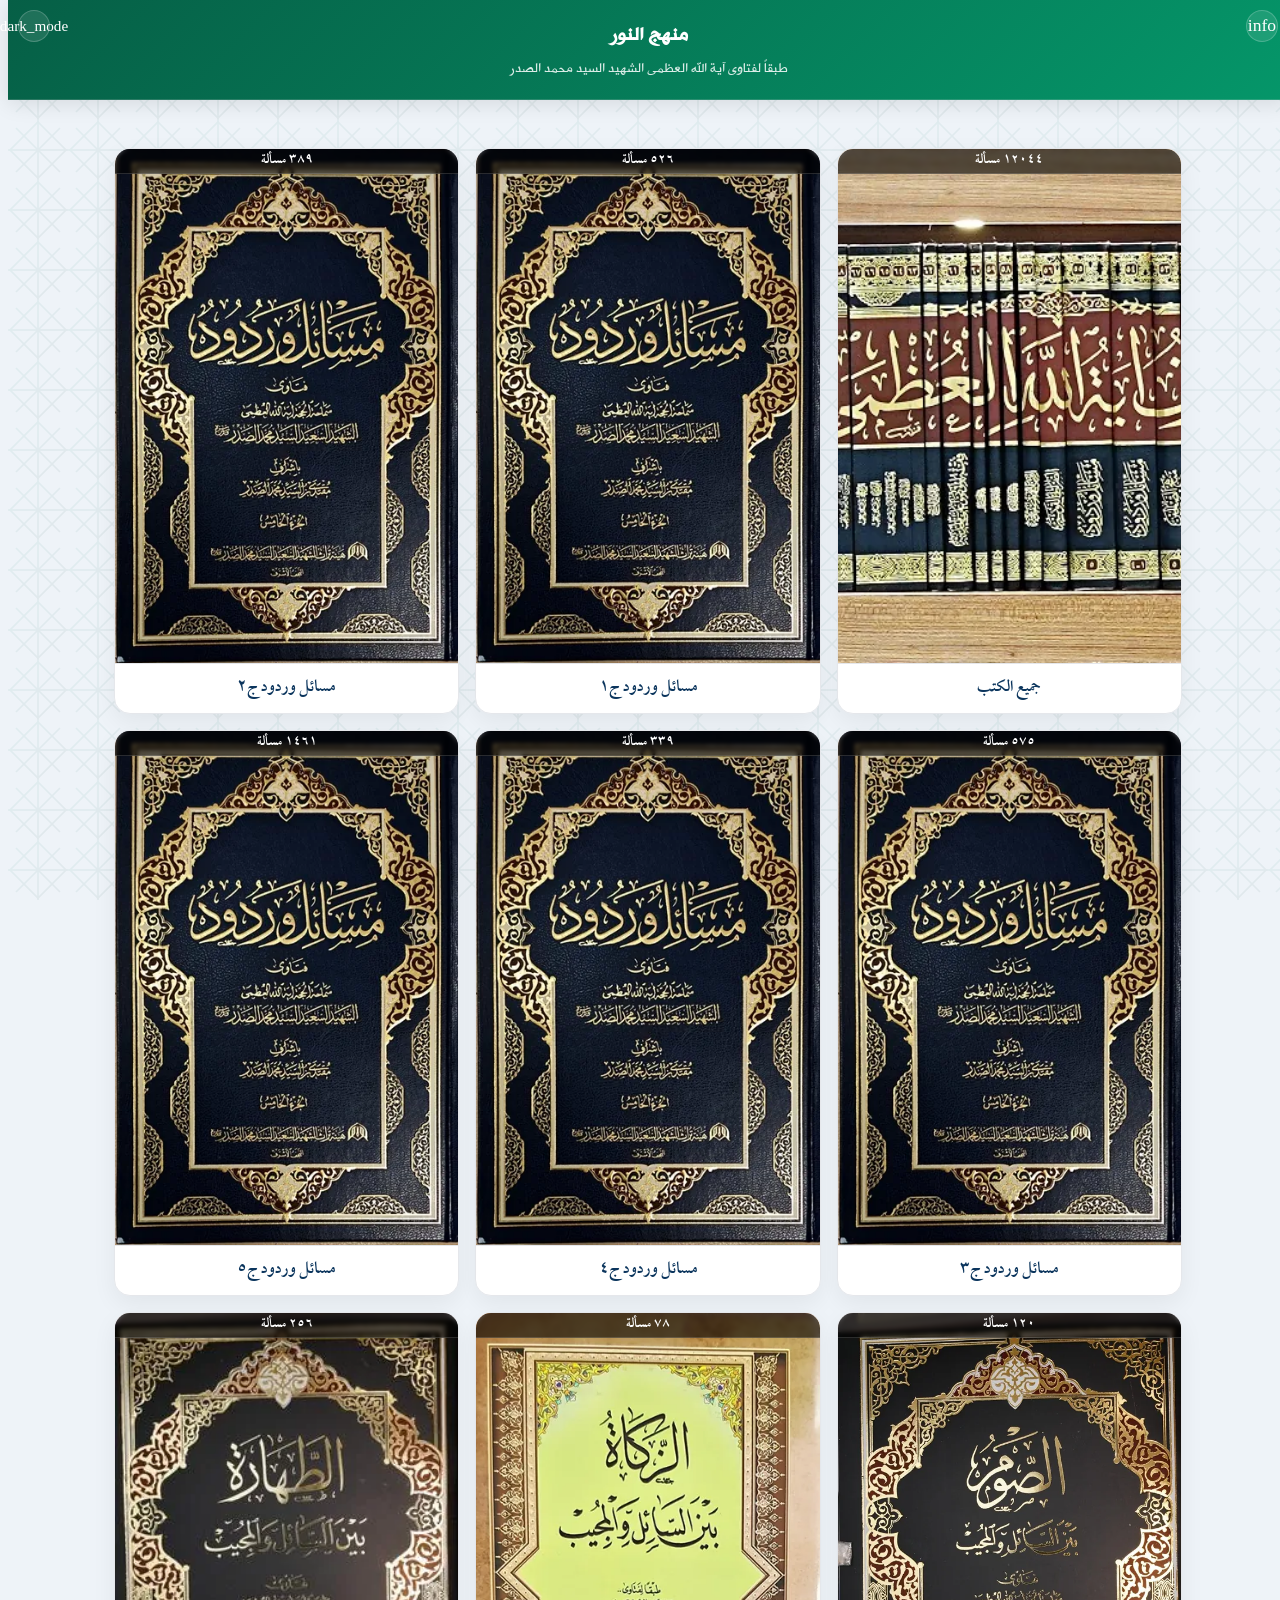
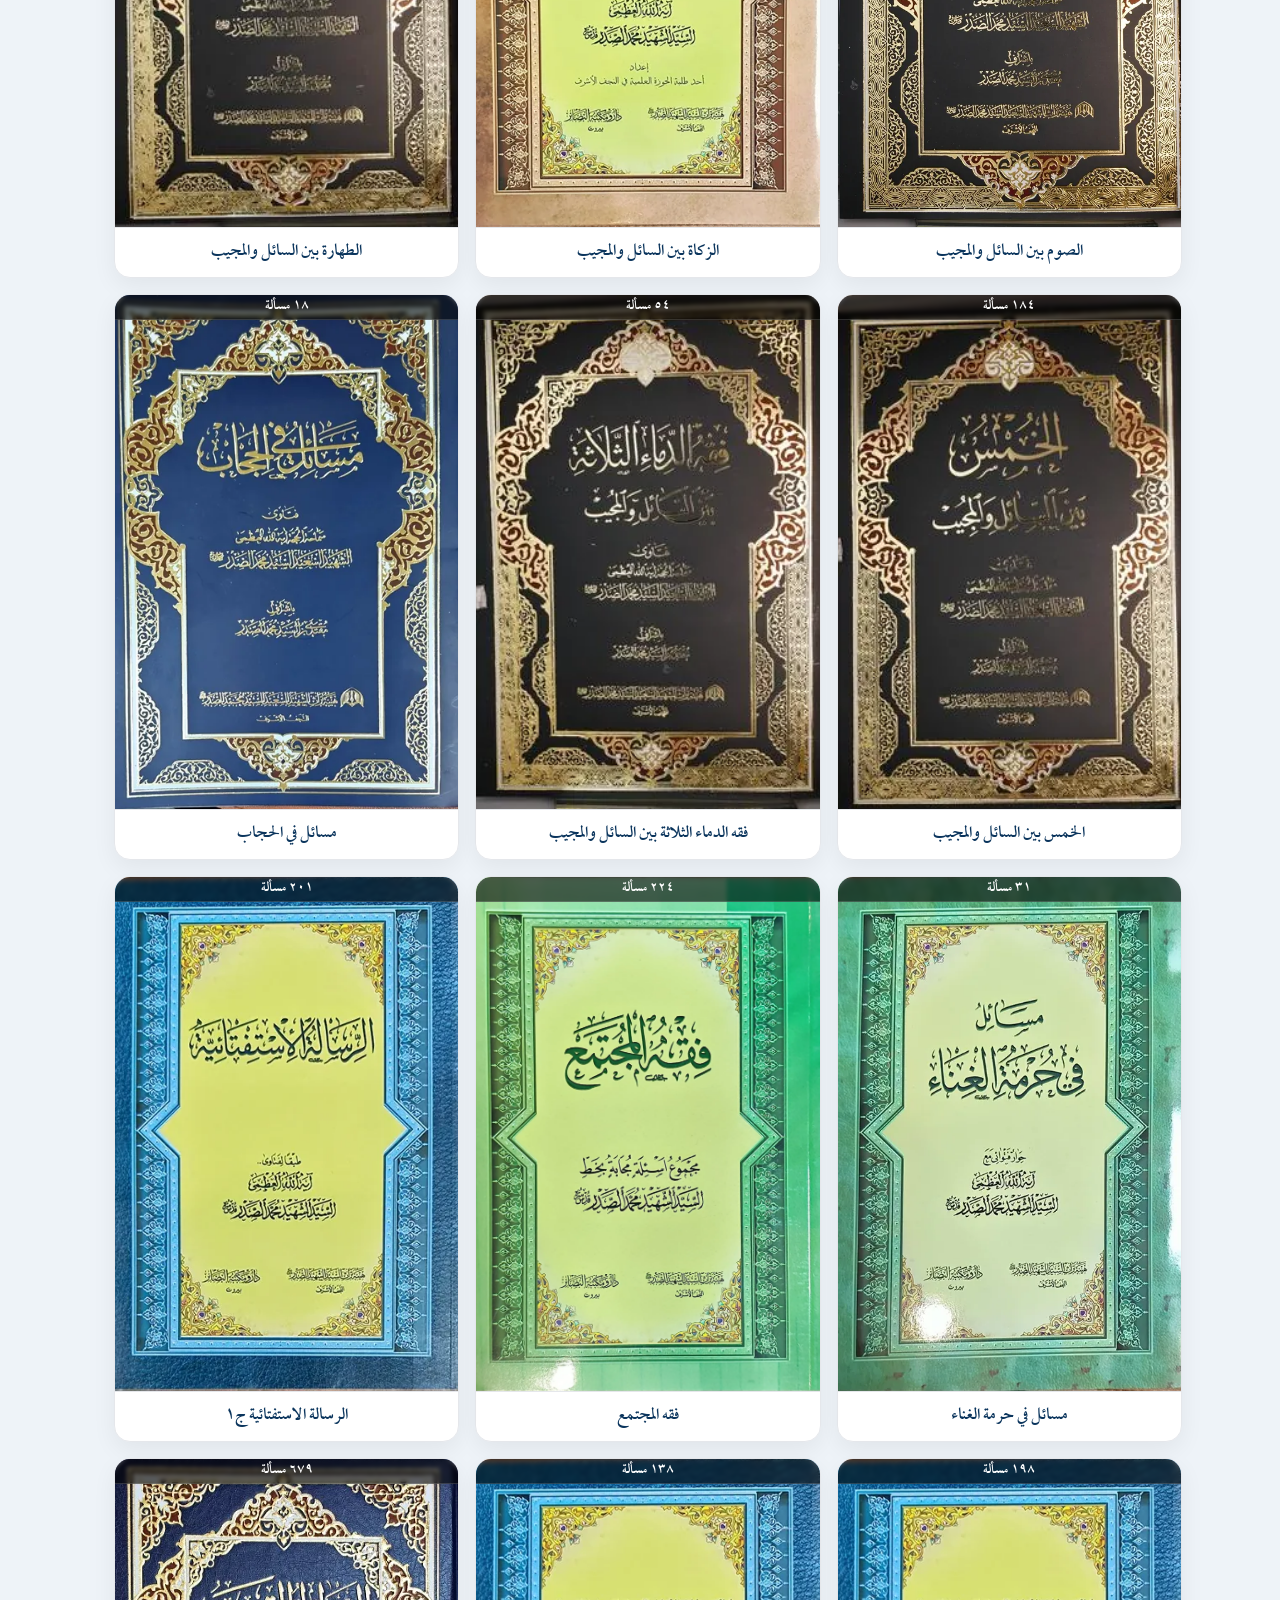
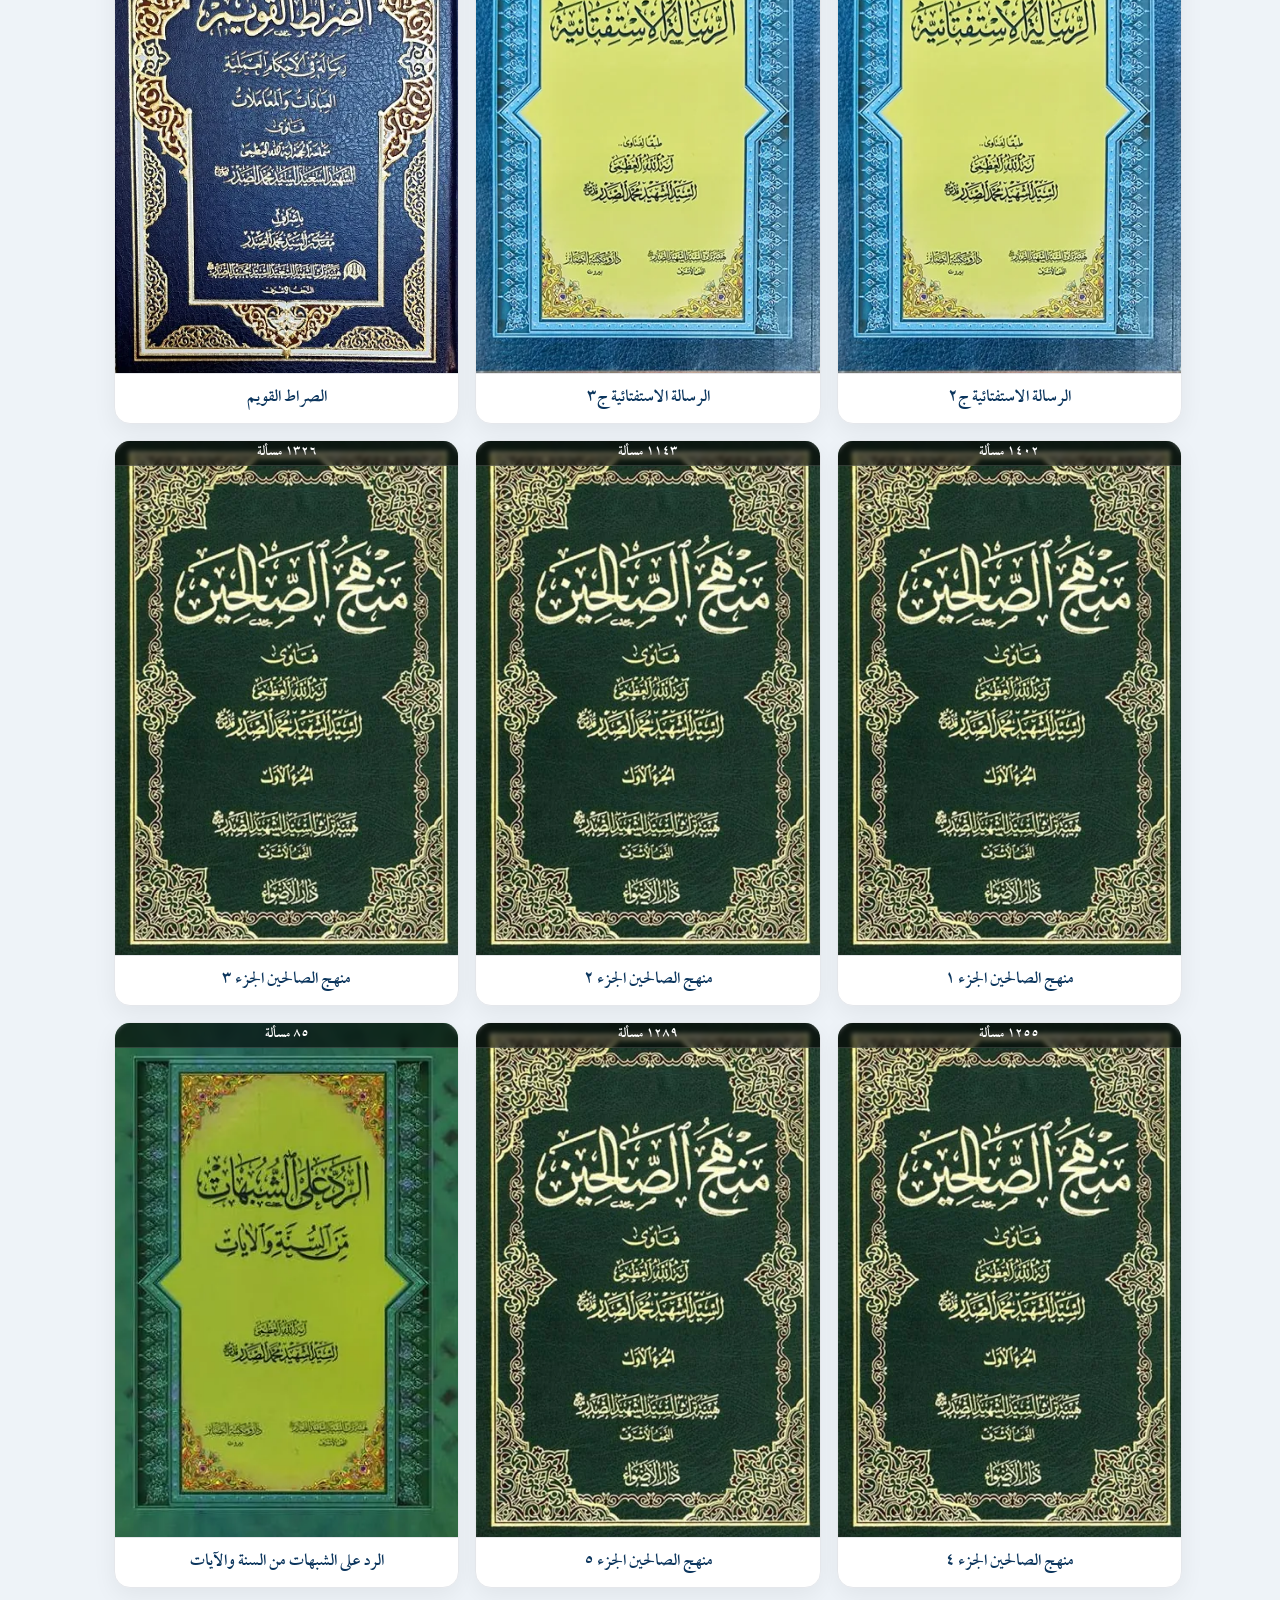
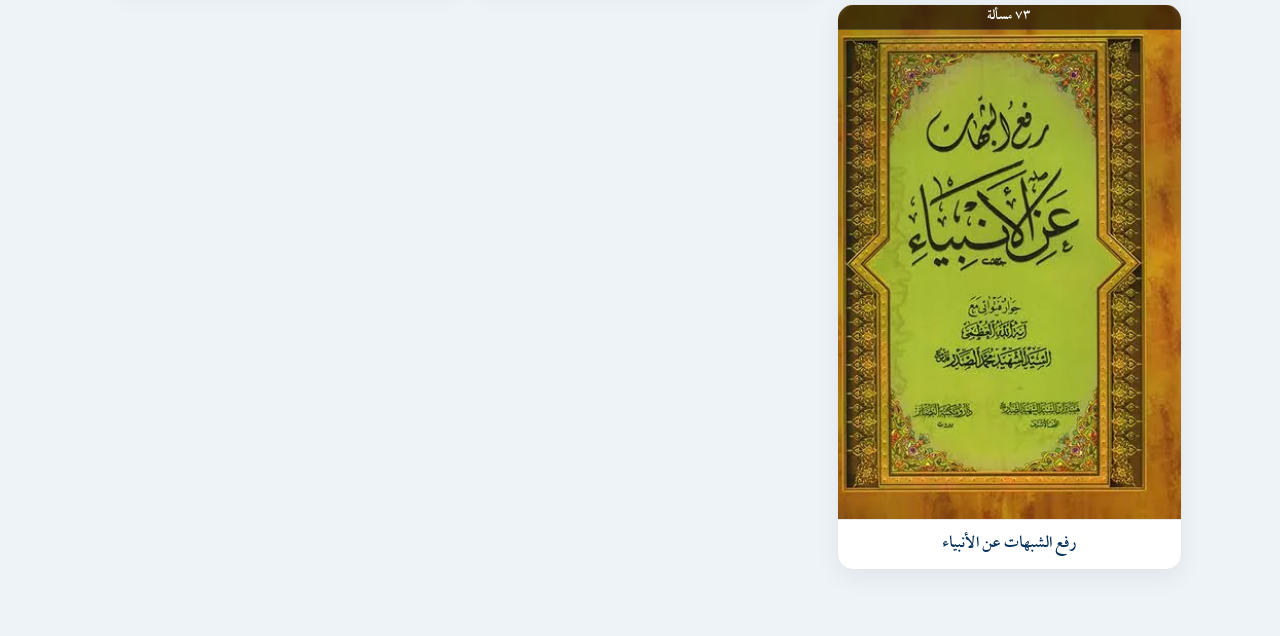
==== index.html @ 1a3dcbc8 "تحديث" ====
<!DOCTYPE html>
<html lang="ar" dir="rtl" data-theme="light">

<head>
  <meta charset="UTF-8" />
  <meta name="viewport" content="width=device-width, initial-scale=1, viewport-fit=cover" />
  <!-- Favicon -->
  <link rel="icon" type="image/png" href="favicon.png">
  <link rel="shortcut icon" href="favicon.png">
  <link rel="apple-touch-icon" href="favicon.png">
  <title>منهج النور</title>
  <link rel="manifest" href="manifest.json">
  <style>
    :root {
      --bg: #184e77;
      --card: #fff;
      --ink: #0b355d;
      --qa-ink: var(--ink);
      --foot-ink: var(--ink);
      --muted: #6b7280;
      --accent: #38bdf8;
      --border: #e5e7eb;
      --radius: 16px;
      --shadow: 0 8px 24px rgba(0, 0, 0, .06);
      --gray-soft: #f3f4f6;
      --zoom: 1;
      --skybar-h: 56px;
      --sel-bg: rgba(16, 185, 129, 0.35);
      --sel-fg: #111;
      --ov-bg: rgba(15, 23, 42, .45);
      --picker-bg: #ffffff;
      --picker-br: #e5e7eb;
      --picker-row-hover: color-mix(in oklab, var(--accent) 20%, transparent);
    }

    [data-theme="dark"] {
      /* خلفية سوداء تماماً */
      --bg: #000000;
      /* البطاقات سوداء مع لمسة خضراء خفيفة جداً للتمييز عن الخلفية */
      --card: #050806;
      /* النص أبيض ناصع للقراءة */
      --ink: #ffffff;
      /* النص الثانوي أخضر باهت */
      --muted: #86efac;
      /* لون التمييز أخضر نيون (Matrix Green) */
      --accent: #22c55e;
      /* الحدود غامقة جداً وتكاد تختفي */
      --border: #142e23;
      --gray-soft: #0a0f0d;
      --sel-bg: #10b981;
      --sel-fg: #000000;
      --ov-bg: rgba(0, 0, 0, .98);
      --picker-bg: #050806;
      --picker-br: #142e23;
      --picker-row-hover: color-mix(in oklab, var(--accent) 15%, transparent);
      --foot-ink: #d1fae5;
    }

    ::selection {
      background: var(--sel-bg);
      color: var(--sel-fg);
    }

    ::-moz-selection {
      background: var(--sel-bg);
      color: var(--sel-fg);
    }

    /* تقليل قائمة المتصفح عند الضغط المطوّل (بدون إلغاء التحديد نفسه) */
    body {
      -webkit-touch-callout: none;
    }

    /* تقليل التحديد غير المقصود في عناصر الواجهة */
    button,
    .iconbtn,
    .skybar,
    .filtersBar,
    .bottomBar,
    .share-menu,
    .pickerOverlay,
    .picker,
    .modal-overlay,
    .toastWrap,
    #selTools {
      -webkit-user-select: none;
      user-select: none;
    }

    /* إبقاء التحديد طبيعي داخل نصوص المحتوى */
    .qtext,
    .abox,
    .footnotes,
    .hdrTitle {
      -webkit-user-select: text;
      user-select: text;
    }

    * {
      box-sizing: border-box
    }

    /* غطاء منطقة Status Bar */
    body::after {
      content: "";
      position: fixed;
      top: 0;
      left: 0;
      right: 0;
      height: env(safe-area-inset-top, 0px);
      background: var(--bg);
      z-index: 9999;
      pointer-events: none;
    }

    body {
      margin: 0;
      font-family: "Amiri", system-ui, sans-serif;
      background: #eef3f8;
      color: var(--ink)
    }

    body[data-theme="dark"] {
      /* تدرج من الأخضر الليلي العميق جداً في الأعلى إلى الأسود الكامل */
      background: radial-gradient(circle at 50% 0%, #022c22, #000000);
      background-attachment: fixed;
      color: var(--ink)
    }

    /* الخلفية المزخرفة */
    body::before {
      content: "";
      position: fixed;
      inset: 0;
      z-index: -1;
      opacity: .06;
      pointer-events: none;
      background-image: url('data:image/svg+xml;utf8,<svg xmlns="http://www.w3.org/2000/svg" width="120" height="120" viewBox="0 0 120 120"><defs><linearGradient id="g" x1="0%" y1="0%" x2="100%" y2="100%"><stop offset="0%" stop-color="%23009B77"/><stop offset="100%" stop-color="%23002F24"/></linearGradient><pattern id="p" width="60" height="60" patternUnits="userSpaceOnUse"><g fill="none" stroke="url(%23g)" stroke-width="1.6"><polygon points="30,2 58,30 30,58 2,30 30,2"/><path d="M30 0 L30 60 M0 30 L60 30 M8 8 L52 52 M52 8 L8 52"/></g></pattern></defs><rect width="100%" height="100%" fill="url(%23p)"/></svg>');
      background-size: 120px 120px
    }

    body[data-theme="dark"]::before {
      opacity: .03;
      background-image: url('data:image/svg+xml;utf8,<svg xmlns="http://www.w3.org/2000/svg" width="120" height="120" viewBox="0 0 120 120"><defs><linearGradient id="g" x1="0%" y1="0%" x2="100%" y2="100%"><stop offset="0%" stop-color="%23009B77"/><stop offset="100%" stop-color="%23002F24"/></linearGradient><pattern id="p" width="60" height="60" patternUnits="userSpaceOnUse"><g fill="none" stroke="url(%23g)" stroke-width="1.6"><polygon points="30,2 58,30 30,58 2,30 30,2"/><path d="M30 0 L30 60 M0 30 L60 30 M8 8 L52 52 M52 8 L8 52"/></g></pattern></defs><rect width="100%" height="100%" fill="url(%23p)"/></svg>');
    }

    header {
      /* الوضع الفاتح: أخضر متدرج */
      background: linear-gradient(135deg, #065f46 0%, #059669 100%);
      color: #fff;
      padding: 18px 16px;
      padding-top: calc(18px + env(safe-area-inset-top, 0px));
      position: relative;
      border-bottom: 1px solid rgba(255, 255, 255, 0.15);
      box-shadow: 0 4px 20px rgba(0, 0, 0, 0.1);
      transition: background 0.3s ease;
    }

    /* الوضع الداكن: خلفية داكنة جداً */
    [data-theme="dark"] header {
      background: #020403; /* أسود مع لمسة خضراء خفيفة جداً */
      border-bottom: 1px solid rgba(255, 255, 255, 0.05);
    }


    header .wrap {
      max-width: 1100px;
      margin: 0 auto;
      position: relative
    }

    .titleBlock {
      display: flex;
      flex-direction: column;
      gap: 4px;
      align-items: center;
      text-align: center
    }

    .titleBlock h1 {
      margin: 0;
      font-size: 1.4rem
    }

    .titleBlock .sub {
      margin: 0;
      color: rgba(255, 255, 255, .85);
      font-size: .95rem
    }

    @media (max-width:360px) {
      .titleBlock .sub {
        font-size: .8rem
      }

      #listTitle {
        font-size: 1rem
      }

      .tocTitle {
        font-size: 1rem !important;
      }
    }

    main {
      max-width: 1100px;
      margin: 18px auto 36px;
      padding: 0 16px
    }

    .card {
      background: var(--card);
      border: 1px solid var(--border);
      border-radius: 20px; /* زوايا أكثر استدارة */
      box-shadow: 0 2px 16px rgba(0, 0, 0, 0.04); /* ظل ناعم جداً */
      padding: 20px; /* مساحة داخلية أوسع للقراءة المريحة */
      position: relative;
      margin-bottom: 16px;
      transition: transform 0.2s ease, box-shadow 0.2s ease;
    }
    
    .card:hover {
      box-shadow: 0 8px 24px rgba(0, 0, 0, 0.08); /* تأثير طفيف عند التحويم */
    }

    .sectionHead {
      position: relative;
      padding: 4px 8px 10px;
      display: flex;
      align-items: center;
      justify-content: center;
      gap: 10px;
      width: 100%;
    }

    .centerTitle {
      margin: 0;
      text-align: center
    }

    #listTitle {
      display: flex;
      align-items: center;
      justify-content: center;
      gap: 6px;
      width: 100%
    }

    .titleIconOne {
      display: inline-flex;
      gap: 6px;
      align-items: center;
      margin-inline-end: 4px;
      line-height: 1;
      vertical-align: middle;
    }
.listTitleCover{
      width: 1.15em;
      height: 1.15em;
      object-fit: cover;
      border-radius: 4px;
      display: block;
    }
    .filtersBar {
      background: color-mix(in oklab, var(--accent) 14%, transparent);
      border: 1px solid color-mix(in oklab, var(--accent) 40%, transparent);
      border-radius: 14px;
      padding: 12px;
      margin: 8px 0 14px;
      box-shadow: inset 0 1px 0 rgba(255, 255, 255, .25)
    }

    [data-theme="dark"] .filtersBar {
      background: color-mix(in oklab, var(--accent) 18%, transparent);
      border-color: color-mix(in oklab, var(--accent) 46%, transparent)
    }

    .filtersBar .grid {
      display: grid;
      grid-template-columns: 1fr;
      gap: 10px;
      align-items: end
    }

    .filtersBar label {
      display: block;
      margin-bottom: 6px;
      color: var(--muted);
      font-size: .9rem
    }

    .partRowHidden {
      display: none !important;
    }

    /* عناصر الإدخال المصممة */
    input,
    select {
      width: 100%;
      padding: 10px 12px;
      border: 1px solid var(--border);
      border-radius: 12px;
      background: var(--card);
      color: var(--ink);
      height: 40px;
      appearance: none;
      -webkit-appearance: none;
      -moz-appearance: none;
      outline: none;
    }

    /* الس arrow المخصص للقوائم، بما فيها قائمة "عرض:" */
    .select-caret {
      background-image: url('data:image/svg+xml;utf8,<svg xmlns="http://www.w3.org/2000/svg" viewBox="0 0 16 16"><path fill="%2394a3b8" d="M3.2 5h9.6L8 10.5z"/></svg>');
      background-repeat: no-repeat;
      background-position: left 12px center;
      background-size: 16px;
      padding-left: 36px
    }

    [data-theme="dark"] .select-caret {
      background-image: url('data:image/svg+xml;utf8,<svg xmlns="http://www.w3.org/2000/svg" viewBox="0 0 16 16"><path fill="%23e2e8f0" d="M3.2 5h9.6L8 10.5z"/></svg>');
    }

    #list {
      display: grid;
      gap: 14px;
      grid-template-columns: minmax(0, 1fr)
    }

    #list>article.card {
      width: 100%;
      min-width: 0;
      content-visibility: auto;
      contain-intrinsic-size: 0 300px
    }

    @font-face {
      font-family: 'AboThar';
      src: url('ABO-THAR.TTF') format('truetype');
      font-weight: normal;
      font-style: normal;
      font-display: swap
    }

    @font-face {
      font-family: 'LotusLight';
      src: url('lotus-linotype-light.ttf') format('truetype');
      font-weight: 300;
      font-style: normal;
      font-display: swap
    }

    @font-face {
      font-family: 'LotusBold';
      src: url('lotus-linotype-bold.ttf') format('truetype');
      font-weight: 700;
      font-style: normal;
      font-display: swap
    }
    @font-face {
      font-family: 'Amiri';
      src: url('amiri.ttf') format('truetype');
      font-weight: normal;
      font-style: normal;
      font-display: swap;
    }
@font-face {
      font-family: 'Material Symbols Outlined';
      src: url('MaterialSymbolsOutlined[FILL,GRAD,opsz,wght].ttf') format('truetype');
      font-weight: 100 700;
      font-style: normal;
      font-display: swap;
    }

    .material-symbols-outlined {
      font-family: 'Material Symbols Outlined';
      font-weight: normal;
      font-style: normal;
      font-size: 1em;
      line-height: 1;
      letter-spacing: normal;
      text-transform: none;
      display: inline-block;
      white-space: nowrap;
      word-wrap: normal;
      direction: ltr;
      -webkit-font-feature-settings: 'liga';
      -webkit-font-smoothing: antialiased;
      font-variation-settings: 'FILL' 0, 'wght' 400, 'GRAD' 0, 'opsz' 24;
    }

    
    .picker,
    .pRow,
    .pLabel,
    #pageSize,
    .select-caret,
    .pickerTitle {
      font-family: "Amiri", system-ui, sans-serif !important;
      font-variant-numeric: lining-nums;
      font-feature-settings: "lnum" 1;
    }

    .hdrCard {
      position: sticky;
      top: calc(4px + var(--skybar-gap, 0px));
      z-index: 3;
      background: color-mix(in oklab, var(--accent) 18%, var(--card));
      border: 1px solid color-mix(in oklab, var(--accent) 46%, var(--card));
      border-radius: 16px;
      padding: 10px 12px;
      text-align: center;
      /* تم إزالة box-shadow هنا لحل المشكلة الأولى */
      transition: all 0.3s ease;
    }

    [data-theme="dark"] .hdrCard {
      background: color-mix(in oklab, var(--accent) 28%, var(--card));
      border-color: color-mix(in oklab, var(--accent) 56%, var(--card));
    }

.qtext {
      font-family: "LotusLight", "AboThar", "Amiri", system-ui, sans-serif;
      font-weight: 300;
      margin: 8px 0 16px; /* مسافات مدروسة */
      font-size: calc(1.15rem * var(--zoom));
      color: var(--qa-ink);
      text-align: justify;
      white-space: pre-wrap;
      word-break: break-word;
      line-height: 1.8;
      padding: 0 4px;
    }
    .abox {
      font-family: "LotusBold", "AboThar", "Amiri", system-ui, sans-serif;
      font-weight: 700;
      /* خلفية خضراء فاتحة جداً (Minty) تتناسب مع الهوية */
      background: #f0fdf4; 
      /* حدود خضراء باهتة جداً */
      border: 1px solid rgba(5, 150, 105, 0.1);
      /* الشريط الجانبي الأخضر الأساسي */
      border-right: 4px solid #059669; 
      border-radius: 12px;
      padding: 18px 20px;
      margin: 12px 0 0;
      color: var(--qa-ink);
      text-align: justify;
      white-space: pre-wrap;
      word-break: break-word;
      line-height: 2;
      position: relative;
      font-size: calc(1.15rem * var(--zoom));
    }

    /* تعديل الوضع الداكن للجواب */
    [data-theme="dark"] .abox {
      /* خلفية خضراء غامقة شفافة فوق خلفية البطاقة السوداء */
      background: rgba(5, 150, 105, 0.08); 
      /* حدود خضراء خفيفة لتحديد الصندوق */
      border-color: rgba(5, 150, 105, 0.2);
      /* شريط جانبي أخضر مشع للتباين */
      border-right: 4px solid #10b981; 
    }

    .abox::before {
      content: none !important
    }

    .abox p {
      margin: 0 0 .5em
    }

    .abox p:last-child {
      margin-bottom: 0
    }

    [data-theme="dark"] .abox {
      background: #0a0f0d;
      border: none;
      /* خط جانبي أخضر مشع */
      border-right: 3px solid rgba(34, 197, 94, .6);
      box-shadow: inset 0 1px 0 rgba(255, 255, 255, .03), 0 10px 26px rgba(0, 0, 0, .5);
    }

    .abox :where(mark, .hl) {
      background: #fff59d;
      color: #111;
      padding: 0 .15em;
      border-radius: .25em
    }

    [data-theme="dark"] .abox :where(mark, .hl) {
      background: #fff59d;
      color: #111
    }

/* التصحيح المطلوب فقط: إصلاح مشكلة انكسار الأقواس في الهوامش */
    .footnotes {
      font-family: "LotusBold", "AboThar", "Amiri", system-ui, sans-serif;
      margin-top: 8px;
      color: var(--foot-ink);
      font-size: calc(1.02rem * var(--zoom));
      text-align: justify;
      white-space: pre-wrap;
      word-break: break-word;
      line-height: 1.8
    }
    .footnotes::before {
      content: "";
      display: block;
      height: 1px;
      background: var(--border);
      margin: 6px 0 8px
    }

    .footnotes .fn-item {
      display: flex;
      align-items: baseline;
      gap: .3em;
      flex-wrap: nowrap;
      /* منع التفاف العناصر */
      white-space: nowrap;
      /* منع كسر النص */
    }

    .footnotes .fn-idx {
      flex-shrink: 0;
      /* منع تقلص الرقم */
      direction: ltr;
      /* الحفاظ على اتجاه الأقواس */
      unicode-bidi: embed;
    }

    .footnotes .fn-item span:last-child {
      white-space: normal;
      /* السماح بكسر النص العادي فقط */
      word-break: break-word;
      flex: 1;
      /* السماح للنص بأخذ المساحة المتبقية */
    }

.hdrTitle {
      font-family: "LotusBold", "AboThar", "Amiri", system-ui, sans-serif;
      font-weight: 700;
      font-size: 1.18rem;
      color: color-mix(in oklab, var(--ink) 88%, #000);
      display: block;
      max-width: 100%;
      overflow: hidden;
      white-space: nowrap;
      text-overflow: ellipsis;
    }
    [data-theme="dark"] .hdrTitle {
      color: color-mix(in oklab, var(--ink) 92%, #fff);
    }

.badge-prob {
      font-family: "LotusBold", "AboThar", "Amiri", system-ui, sans-serif;
      display: inline-flex;
      align-items: center;
      font-weight: 700;
      font-size: 1.18rem;
      color: var(--qa-ink);
    }
    .badge-prob::before {
      content: "(";
      margin-inline: 4px
    }

    .badge-prob::after {
      content: "):";
      margin-inline: 4px
    }

    .badge-part {
      display: inline-flex;
      align-items: center;
      gap: 6px;
      background: color-mix(in oklab, var(--accent) 16%, transparent);
      color: color-mix(in oklab, var(--accent) 85%, #000);
      border: 1px solid color-mix(in oklab, var(--accent) 46%, transparent);
      padding: 4px 10px;
      border-radius: 999px;
      font-size: .8rem
    }

    [data-theme="dark"] .badge-part {
      background: color-mix(in oklab, var(--accent) 26%, transparent);
      color: color-mix(in oklab, var(--accent) 98%, #fff);
      border-color: color-mix(in oklab, var(--accent) 52%, transparent)
    }

    .cardHead {
      display: flex;
      flex-direction: column;
      gap: 10px
    }

    .headTop {
      display: flex;
      justify-content: center;
    }

    .headBottom {
      display: flex;
      align-items: center;
      justify-content: space-between;
      gap: 10px;
      flex-wrap: nowrap;
    }

    .headLeft {
      display: flex;
      align-items: center;
      gap: 10px;
      flex-shrink: 0
    }

    .headLeft .badge-part {
      white-space: normal;
      word-break: break-word
    }

    .headLeft .badge-prob {
      flex-shrink: 0
    }

    .shareWrap {
      position: relative;
      display: flex;
      align-items: center;
      gap: 4px; /* تقريب الأزرار من بعضها */
      flex-shrink: 0;
      justify-content: flex-end
    }

    .shareBtn,
    .saveBtn,
    .copyBtn {
      width: 36px;
      height: 36px;
      border-radius: 50%; /* تحويلها لدائرية */
      border: 1px solid transparent; /* حدود مخفية */
      background: transparent; /* خلفية شفافة */
      color: var(--muted); /* لون باهت */
      display: inline-flex;
      align-items: center;
      justify-content: center;
      cursor: pointer;
      transition: all 0.2s ease;
      font-size: 1rem;
    }
    
    /* عند التحويم أو التفعيل */
    .shareBtn:hover,
    .saveBtn:hover,
    .copyBtn:hover,
    .saveBtn[aria-pressed="true"] {
      background: rgba(5, 150, 105, 0.1); /* خلفية خضراء شفافة */
      color: #059669; /* تلوين الأيقونة بالأخضر */
      transform: scale(1.05);
    }

    /* تصحيح زر الحفظ النشط */
    .saveBtn[aria-pressed="true"] {
      color: #e11d48; /* إبقاء القلب أحمر عند الحفظ */
      background: rgba(225, 29, 72, 0.1);
    }

    [data-theme="dark"] .shareBtn,
    [data-theme="dark"] .saveBtn,
    [data-theme="dark"] .copyBtn {
      color: var(--muted);
    }
    
    [data-theme="dark"] .shareBtn:hover, 
    [data-theme="dark"] .copyBtn:hover {
       color: #34d399;
       background: rgba(52, 211, 153, 0.15);
    }

    .copyBtn.copied {
      color: #22c55e;
      border-color: #22c55e;
    }

    .share-menu {
      position: absolute;
      top: 52px;
      inset-inline-end: 0;
      background: var(--card);
      border: 1px solid var(--border);
      border-radius: 18px;
      box-shadow: 0 12px 28px rgba(0, 0, 0, .15);
      padding: 12px 14px;
      display: flex;
      gap: 12px;
      align-items: center;
      visibility: hidden;
      opacity: 0;
      transform: translateY(-6px);
      transition: .18s;
      z-index: 5
    }

    .share-menu.open {
      visibility: visible;
      opacity: 1;
      transform: translateY(0)
    }

    .share-chip {
      width: 44px;
      height: 44px;
      border: 1px solid var(--border);
      background: var(--card);
      display: flex;
      align-items: center;
      justify-content: center;
      cursor: pointer;
      border-radius: 50%
    }

    .share-tele {
      color: #229ED9
    }

    .share-wa {
      color: #25D366
    }

    .share-x {
      color: #111827
    }

    .share-fb {
      color: #1877F2
    }

    [data-theme="dark"] .share-tele {
      color: #38bdf8
    }

    [data-theme="dark"] .share-wa {
      color: #34d399
    }

    [data-theme="dark"] .share-x {
      color: #e2e8f0
    }

    [data-theme="dark"] .share-fb {
      color: #60a5fa
    }

    mark.hl {
      background: #fff59d;
      color: #000;
      padding: 0 .15em;
      border-radius: .25em
    }

    [data-theme="dark"] mark.hl {
      background: #fff59d;
      color: #111
    }

    .pagesBar {
      display: flex;
      gap: 10px;
      justify-content: center;
      align-items: center;
      margin-top: 10px;
      flex-wrap: wrap
    }

    .pagination {
      display: flex;
      gap: 6px;
      flex-wrap: wrap;
      align-items: center
    }

    .page {
      padding: 8px 12px;
      border: 1px solid var(--border);
      border-radius: 12px;
      cursor: pointer;
      background: var(--card);
      color: var(--ink)
    }

    .page.active {
      background: var(--bg);
      color: #fff;
      border-color: transparent
    }

    [data-theme="dark"] .page.active {
      background: var(--accent);
      color: #0f172a;
      border-color: transparent;
    }

    .navbtn {
      display: inline-flex;
      align-items: center;
      justify-content: center;
      width: 40px;
      height: 40px;
      border: 1px solid var(--border);
      border-radius: 12px;
      background: var(--card);
      cursor: pointer;
      color: var(--ink);
    }

    [data-theme="dark"] .navbtn {
      border-color: var(--border);
      background: var(--card);
      color: var(--ink);
    }

    .navbtn[disabled] {
      opacity: .45;
      cursor: not-allowed
    }

    /* تصميم القائمة المخصصة لعرض البطاقات */
    .pageSize {
      display: flex;
      align-items: center;
      gap: 6px;
      position: relative;
    }

    .custom-select {
      position: relative;
      min-width: 94px;
    }

.select-trigger {
      display: flex;
      align-items: center;
      justify-content: space-between;
      gap: 8px;
      width: 100%;
      padding: 8px 12px;
      border: 1px solid var(--border);
      border-radius: 12px;
      background: var(--card);
      color: var(--ink);
      font-family: "Amiri", system-ui, sans-serif;
      cursor: pointer;
      transition: all .2s ease;
    }
    .select-trigger:hover {
      border-color: color-mix(in oklab, var(--accent) 40%, transparent);
    }

    .select-trigger:focus {
      outline: none;
      border-color: var(--accent);
      box-shadow: 0 0 0 2px color-mix(in oklab, var(--accent) 20%, transparent);
    }

    .select-options {
      position: absolute;
      top: 100%;
      left: 0;
      right: 0;
      margin-top: 4px;
      background: var(--card);
      border: 1px solid var(--border);
      border-radius: 12px;
      box-shadow: 0 8px 24px rgba(0, 0, 0, .12);
      z-index: 100;
      opacity: 0;
      visibility: hidden;
      transform: translateY(-8px);
      transition: all .2s ease;
    }

    .select-options.open {
      opacity: 1;
      visibility: visible;
      transform: translateY(0);
    }

    .option {
      display: flex;
      align-items: center;
      gap: 8px;
      padding: 10px 12px;
      cursor: pointer;
      transition: background .15s ease;
      color: var(--ink);
    }

    .option:hover {
      background: color-mix(in oklab, var(--accent) 10%, transparent);
    }

    .option:first-child {
      border-radius: 11px 11px 0 0;
    }

    .option:last-child {
      border-radius: 0 0 11px 11px;
    }

    .check-icon {
      color: var(--accent);
      opacity: 0;
      transition: opacity .15s ease;
      font-size: .9rem;
    }

    .option[aria-selected="true"] .check-icon {
      opacity: 1;
    }

    .selected-value {
      font-weight: 600;
    }

    [data-theme="dark"] .select-options {
      background: var(--card);
      border-color: var(--border);
    }

    [data-theme="dark"] .select-trigger {
      background: var(--card);
      border-color: var(--border);
      color: var(--ink);
    }

    /* ← التعديل المطلوب فقط: إزالة الخلفية الزرقاء مع إبقاء الحافة اليسرى */
    .card.highlighted {
      border-left: 4px solid var(--accent);
      background: var(--card) !important;
      /* كانت: color-mix(..., 5%) */
      transition: all .3s ease;
    }

    .jumpFlash {
      animation: enhancedJumpFlash 1.2s ease-out both;
      border-color: color-mix(in oklab, var(--accent) 70%, transparent) !important;
      box-shadow: 0 0 0 1px color-mix(in oklab, var(--accent) 30%, transparent),
        0 8px 32px rgba(56, 189, 248, 0.15) !important;
    }

    @keyframes enhancedJumpFlash {
      0% {
        box-shadow: 0 0 0 0 rgba(56, 189, 248, 0), 0 0 0 0 rgba(56, 189, 248, 0.1);
        transform: scale(1);
      }

      30% {
        box-shadow: 0 0 0 8px rgba(56, 189, 248, 0.25), 0 8px 32px rgba(56, 189, 248, 0.2);
        transform: scale(1.02);
      }

      70% {
        box-shadow: 0 0 0 12px rgba(56, 189, 248, 0.1), 0 8px 32px rgba(56, 189, 248, 0.15);
        transform: scale(1.01);
      }

      100% {
        box-shadow: 0 0 0 0 rgba(56, 189, 248, 0), 0 8px 32px rgba(56, 189, 248, 0.1);
        transform: scale(1);
      }
    }

    #toTop {
      position: fixed;
      inset-inline-end: 18px;
      inset-block-end: calc(18px + env(safe-area-inset-bottom));
      /* خلفية خضراء شفافة جداً (زجاجية) */
      background: rgba(5, 150, 105, 0.1);
      /* حدود خضراء خفيفة */
      border: 1px solid rgba(5, 150, 105, 0.3);
      color: var(--ink); /* لون النص يعود للون الحبر العادي */
      box-shadow: var(--shadow);
      width: 40px; /* العودة للحجم الطبيعي */
      height: 40px;
      border-radius: 12px; /* العودة للحواف المربعة قليلاً */
      display: inline-flex;
      align-items: center;
      justify-content: center;
      cursor: pointer;
      opacity: 0;
      pointer-events: none;
      transition: opacity .2s, transform .2s;
      z-index: 98;
    }

    #toTop:hover {
      /* زيادة التظليل عند التحويم */
      background: rgba(5, 150, 105, 0.2);
      border-color: rgba(5, 150, 105, 0.5);
      transform: translateY(-2px);
    }

    [data-theme="dark"] #toTop {
      background: color-mix(in oklab, var(--accent) 32%, transparent);
      border-color: color-mix(in oklab, var(--accent) 62%, transparent)
    }

    #toTop.show {
      opacity: 1;
      pointer-events: auto
    }

    .toolsOverlay {
      position: fixed;
      inset: 0;
      z-index: 98;
      background: transparent;
      opacity: 0;
      pointer-events: none;
      transition: opacity .2s ease;
      display: none;
    }

    .toolsOverlay.show {
      display: block;
      opacity: 1;
      pointer-events: auto
    }

    .bottomBar {
      position: fixed;
      z-index: 99;
      left: 50%;
      bottom: calc(12px + env(safe-area-inset-bottom));
      transform: translate(-50%, 110%);
      width: fit-content;
      max-width: 96vw;
      background: color-mix(in oklab, var(--card) 92%, transparent);
      backdrop-filter: blur(10px);
      border: 1px solid var(--border);
      border-radius: 16px;
      box-shadow: 0 16px 36px rgba(0, 0, 0, .16);
      padding: 8px;
      display: flex;
      align-items: center;
      gap: 8px;
      overflow: hidden;
      transition: transform .22s ease, opacity .18s ease;
      opacity: 0;
      visibility: hidden;
      pointer-events: none;
    }

    .bottomBar.open {
      transform: translate(-50%, 0);
      opacity: 1;
      visibility: visible;
      pointer-events: auto;
    }

    .bbtn {
      width: 40px;
      height: 40px;
      display: inline-flex;
      align-items: center;
      justify-content: center;
      border: 1px solid var(--border);
      border-radius: 12px;
      background: var(--card);
      color: var(--ink);
      cursor: pointer;
      box-shadow: var(--shadow)
    }

    .bbtn:hover {
      transform: translateY(-1px)
    }

    .palette {
      display: flex;
      align-items: center;
      gap: 8px;
      margin: 0;
      padding: 0 4px;
      overflow: auto
    }

    .palette::-webkit-scrollbar {
      height: 6px
    }

    .swatch {
      width: 24px;
      height: 24px;
      border-radius: 50%;
      border: 1px solid var(--border);
      cursor: pointer;
      box-shadow: 0 2px 6px rgba(0, 0, 0, .08)
    }

    .skybar {
      position: sticky;
      top: env(safe-area-inset-top, 0px);
      z-index: 10;
      display: flex;
      align-items: center;
      gap: 8px; /* تقليل المسافة بين الأزرار */
      flex-wrap: nowrap;
      background: linear-gradient(135deg, #065f46 0%, #059669 100%);      border: none;
      border-top: 1px solid rgba(255, 255, 255, 0.15);
      box-shadow: 0 4px 20px rgba(0, 0, 0, 0.1);
      border-radius: 0;
      padding: 8px 12px; /* تقليل الحشوة العلوية والجانبية */
      margin: 0;
      width: 100%;
      height: 60px; /* تثبيت الارتفاع */
    }

    .skybar .iconbtn {
      position: relative;
      width: 40px; /* تصغير العرض */
      height: 40px; /* تصغير الارتفاع */
      display: inline-flex;
      align-items: center;
      justify-content: center;
      border-radius: 10px; /* تدوير الحواف بشكل أنعم */
      cursor: pointer;
      border: none;
      background: rgba(255, 255, 255, 0.1);
      color: #fff;
      transition: all 0.2s cubic-bezier(0.25, 0.8, 0.25, 1);
    }

    .skybar .iconbtn i {
      font-size: 1.35rem; /* تكبير الأيقونة الداخلية لتكون أوضح */
    }

    .skybar .iconbtn:hover {
      background: rgba(255, 255, 255, 0.25);
      transform: translateY(-2px);
    }

    .skybar .spacer {
      flex: 1 1 auto;
      min-width: 0;
      margin: 0 4px; /* تقليل مسافة الفاصل */
    }

    [data-theme="dark"] .skybar {
      background: var(--bg);
      border-color: rgba(255, 255, 255, 0.05);
    }

    [data-theme="dark"] .skybar .iconbtn {
      background: rgba(255, 255, 255, 0.05);
      color: #e2e8f0;
    }

    [data-theme="dark"] .skybar .iconbtn:hover {
      background: rgba(255, 255, 255, 0.15);
    }

    .badge-bubble {
      position: absolute;
      top: -6px;
      inset-inline-start: -6px;
      min-width: 18px;
      height: 18px;
      padding: 0 4px;
      border-radius: 999px;
      background: #ef4444;
      color: #fff;
      border: 2px solid(var(--card));
      display: none;
      align-items: center;
      justify-content: center;
      font-size: .72rem;
      line-height: 1;
      box-shadow: 0 2px 6px rgba(0, 0, 0, .25);
    }

    .searchDock {
      margin-top: 8px;
      background: var(--card);
      border: 1px solid var(--border);
      border-radius: 12px;
      padding: 12px;
      display: none;
      box-shadow: var(--shadow);
    }

    .searchDock.open {
      display: block;
    }

    .searchDock #searchRow {
      display: grid;
      grid-template-columns: 1fr 180px 40px;
      grid-template-areas: 'search goto close';
      gap: 12px;
      align-items: end;
      margin: 0;
    }

    #search {
      grid-area: search;
    }

    #gotoNum {
      grid-area: goto;
      text-align: center;
      font-weight: 700;
      letter-spacing: .5px;
    }

    .closeSearch {
      grid-area: close;
      width: 40px;
      height: 40px;
      border: 1px solid var(--border);
      background: var(--card);
      border-radius: 12px;
      display: inline-flex;
      align-items: center;
      justify-content: center;
      cursor: pointer;
      color: var(--ink);
      transition: all 0.2s ease;
    }

    .closeSearch:hover {
      background: color-mix(in oklab, var(--accent) 10%, transparent);
      border-color: color-mix(in oklab, var(--accent) 40%, transparent);
      transform: scale(1.05);
    }

    [data-theme="dark"] .closeSearch:hover {
      background: color-mix(in oklab, var(--accent) 30%, transparent);
    }

    @media (max-width: 560px) {
      .searchDock #searchRow {
        grid-template-columns: 1fr 48px;
        grid-template-areas:
          'search close'
          'goto   goto';
      }

      .closeSearch {
        width: 48px;
        height: 40px;
      }
    }

    .swatch[data-ink="#000000"] {
      background: #000000;
      border-color: color-mix(in oklab, #000000 70%, #000)
    }

    .swatch[data-ink="#0ea5e9"] {
      background: #0ea5e9;
      border-color: color-mix(in oklab, #0ea5e9 70%, #000)
    }

    .swatch[data-ink="#4f46e5"] {
      background: #4f46e5;
      border-color: color-mix(in oklab, #4f46e5 70%, #000)
    }

    .swatch[data-ink="#e11d48"] {
      background: #e11d48;
      border-color: color-mix(in oklab, #e11d48 70%, #000)
    }

    .swatch[data-ink="#22c55e"] {
      background: #22c55e;
      border-color: color-mix(in oklab, #22c55e 70%, #000)
    }

    .swatch[data-ink="#f59e0b"] {
      background: #f59e0b;
      border-color: color-mix(in oklab, #f59e0b 70%, #000)
    }

    [data-theme="dark"] .swatch[data-ink="#000000"] {
      background: #ffffff;
      border-color: #e5e7eb
    }

    [data-theme="dark"] .swatch[data-ink="#0ea5e9"] {
      background: #0ea5e9;
      border-color: #7dd3fc
    }

    [data-theme="dark"] .swatch[data-ink="#4f46e5"] {
      background: #4f46e5;
      border-color: #a5b4fc
    }

    [data-theme="dark"] .swatch[data-ink="#e11d48"] {
      background: #e11d48;
      border-color: #fda4af
    }

    [data-theme="dark"] .swatch[data-ink="#22c55e"] {
      background: #22c55e;
      border-color: #34d399
    }

    [data-theme="dark"] .swatch[data-ink="#f59e0b"] {
      background: #f59e0b;
      border-color: #fcd34d
    }

    .toasts {
      position: fixed;
      top: auto;
      bottom: 30px;
      left: 50%;
      transform: translateX(-50%);
      right: auto;
      z-index: 1000;
      display: flex;
      flex-direction: column-reverse;
      gap: 10px;
      pointer-events: none;
    }

    .toast {
      background: var(--card);
      border: 1px solid var(--border);
      border-radius: 50px;
      padding: 10px 24px;
      box-shadow: 0 10px 30px rgba(0, 0, 0, 0.15);
      display: flex;
      align-items: center;
      gap: 12px;
      min-width: fit-content;
      max-width: 90vw;
      animation: toastUp 0.3s cubic-bezier(0.175, 0.885, 0.32, 1.275);
      position: relative;
      overflow: hidden;
      pointer-events: auto;
      justify-content: center;
      font-weight: 600;
    }

    .toast .msg {
      flex: 1;
      color: var(--ink);
      text-align: center;
    }

    .toast .close {
      background: none;
      border: none;
      color: var(--muted);
      cursor: pointer;
      padding: 4px;
      border-radius: 50%;
      display: flex;
      align-items: center;
      justify-content: center;
      margin-inline-start: 8px;
    }

    .toast .close:hover {
      background: color-mix(in oklab, var(--accent) 10%, transparent);
    }

    /* تم إخفاء شريط التقدم للحصول على مظهر الكبسولة النظيف */
    .toast .progress {
      display: none;
    }

    @keyframes toastUp {
      from {
        opacity: 0;
        transform: translateY(20px) scale(0.9);
      }
      to {
        opacity: 1;
        transform: translateY(0) scale(1);
      }
    }

    .confirmOverlay {
      position: fixed;
      inset: 0;
      z-index: 1001;
      background: rgba(15, 23, 42, .35);
      display: none;
      align-items: center;
      justify-content: center;
      padding: 16px
    }

    .confirmBox {
      background: var(--card);
      border: 1px solid var(--border);
      border-radius: 16px;
      box-shadow: 0 16px 36px rgba(0, 0, 0, .16);
      max-width: 420px;
      width: 100%;
      padding: 16px
    }

    .confirmTitle {
      font-weight: 700;
      color: var(--ink);
      margin: 0 0 8px
    }

    .confirmMsg {
      color: var(--muted);
      margin: 0 0 14px
    }

    .confirmBtns {
      display: flex;
      gap: 10px;
      justify-content: flex-start
    }

    .btn {
      display: inline-flex;
      align-items: center;
      gap: 8px;
      border-radius: 12px;
      padding: 10px 14px;
      border: 1px solid var(--border);
      background: var(--card);
      color: var(--ink);
      cursor: pointer
    }

    .btn.primary {
      background: color-mix(in oklab, var(--accent) 18%, transparent);
      border-color: color-mix(in oklab, var(--accent) 46%, transparent)
    }

    .btn.danger {
      background: #ef4444;
      border-color: #ef4444;
      color: #fff
    }

    .btn.danger:hover {
      filter: brightness(0.95);
      transform: translateY(-1px)
    }

    .selTools {
      position: absolute;
      display: none;
      z-index: 1002;
      background: var(--card);
      border: 1px solid var(--border);
      border-radius: 12px;
      box-shadow: 0 12px 28px rgba(0, 0, 0, .18);
      padding: 6px;
      gap: 6px;
      align-items: center;
      pointer-events: auto;
    }

    .selTools .miniBtn {
      width: 36px;
      height: 36px;
      display: inline-flex;
      align-items: center;
      justify-content: center;
      border: 1px solid var(--border);
      border-radius: 10px;
      background: var(--card);
      color: var(--ink);
      cursor: pointer;
    }

    .selTools .miniBtn:hover {
      transform: translateY(-1px);
    }

    .pDot {
      width: 26px;
      height: 26px;
      border-radius: 50%;
      display: inline-grid;
      place-items: center;
      color: #fff;
      font-weight: 800;
      font-size: .95rem;
      line-height: 1;
      box-shadow: 0 2px 6px rgba(0, 0, 0, .18)
    }

    .pDot.p1 {
      background: #1d4ed8
    }

    .pDot.p2 {
      background: #dc2626
    }

    .pDot.p3 {
      background: #f59e0b
    }

    .pDot.p4 {
      background: #16a34a
    }

    .pDot.p5 {
      background: #f97316
    }

    .pPlainBox {
      width: 26px;
      height: 26px;
      display: grid;
      place-items: center
    }

    .pickerBtn {
      display: inline-flex;
      align-items: center;
      gap: 8px;
      height: 40px; /* تثبيت الارتفاع ليطابق الأيقونات */
      padding: 0 16px; /* ضبط الحشوة الجانبية */
      border: none;
      border-radius: 10px;
      background: rgba(255, 255, 255, 0.1);
      color: #fff;
      font-weight: 700;
      cursor: pointer;
      transition: all 0.2s ease;
      font-size: 0.95rem;
    }

    .pickerBtn:hover {
      background: rgba(255, 255, 255, 0.2);
      transform: translateY(-1px);
    }

    [data-theme="dark"] .pickerBtn {
      background: rgba(255, 255, 255, 0.05);
      color: #e2e8f0;
    }

    [data-theme="dark"] .pickerBtn:hover {
      background: rgba(255, 255, 255, 0.15);
    }

    .pickerBtn .pIcon {
      font-size: 18px;
      line-height: 1
    }

    body.modal-open {
      overflow: hidden;
      touch-action: none;
      overscroll-behavior: contain
    }

    .pickerOverlay {
      position: fixed;
      inset: 0;
      z-index: 10000;
      display: none;
      background: var(--ov-bg);
      opacity: 0;
      transition: opacity .2s ease;
      scrollbar-width: none;
    }

    .pickerOverlay::-webkit-scrollbar {
      display: none
    }

    .pickerOverlay.open {
      display: block;
      opacity: 1
    }

    .pickerOverlayInner {
      min-height: 100%;
      display: flex;
      align-items: center;
      justify-content: center;
      padding: 40px 16px
    }

    .picker {
      background: var(--picker-bg);
      border: 1px solid var(--picker-br);
      border-radius: 18px;
      box-shadow: 0 24px 60px rgba(0, 0, 0, .28);
      width: min(480px, 80vw);
      opacity: 0;
      transform: translateY(14px) scale(.98)
    }

    .picker.open {
      animation: fadeUp .28s cubic-bezier(.2, .7, .2, 1) forwards
    }

    @keyframes fadeUp {
      0% {
        opacity: 0;
        transform: translateY(16px) scale(.98)
      }

      60% {
        opacity: 1;
        transform: translateY(0) scale(1.01)
      }

      100% {
        opacity: 1;
        transform: translateY(0) scale(1)
      }
    }

    .pickerHeader {
      display: flex;
      align-items: center;
      justify-content: flex-end;
      gap: 10px;
      padding: 14px 14px 0;
      position: relative
    }

    .pickerTitle {
      margin: 0;
      font-weight: 800;
      font-size: 1.06rem;
      color: var(--ink);
      position: absolute;
      left: 50%;
      transform: translateX(-50%);
    }

    .pickerClose {
      width: 40px;
      height: 40px;
      display: inline-flex;
      align-items: center;
      justify-content: center;
      border: 1px solid var(--picker-br);
      background: var(--picker-bg);
      color: var(--ink);
      border-radius: 12px;
      cursor: pointer
    }

    .pickerList {
      display: flex;
      flex-direction: column;
      gap: 8px;
      margin: 10px 14px 16px
    }

    .pRow {
      display: flex;
      align-items: center;
      gap: 10px;
      padding: 12px;
      border: 1px solid var(--picker-br);
      border-radius: 12px;
      background: var(--picker-bg);
      color: var(--ink);
      cursor: pointer;
      transition: background .12s ease, border-color .12s ease, transform .06s ease;
      user-select: none
    }

    .pRow:hover,
    .pRow:focus-visible {
      outline: 2px solid transparent;
      background: var(--picker-row-hover)
    }

    /* تكبير بسيط لأيقونات الشريط الثابت على الأجهزة المحمولة */
    @media (max-width: 768px) {
      .skybar .iconbtn {
        width: 46px !important;
        height: 46px !important;
      }

      .skybar .iconbtn i {
        font-size: 1.2rem !important;
      }
    }

    @media (max-width: 480px) {
      .skybar {
        gap: 10px;
        padding: 8px 16px;
      }

      .skybar .iconbtn {
        width: 44px;
        height: 44px;
        border-radius: 12px;
      }

      .pickerBtn {
        padding: 10px 14px;
      }

      .badge-bubble {
        transform: scale(1);
        top: -6px;
        inset-inline-start: -6px;
      }
    }

    @media (max-width: 360px) {
      .skybar {
        gap: 8px;
        padding: 6px 12px;
      }

      .skybar .iconbtn {
        width: 42px;
        height: 42px;
        border-radius: 11px;
      }

      .pickerBtn {
        padding: 8px 12px;
        font-size: 0.9rem;
      }
    }


    .tocOverlay {
      position: fixed;
      inset: 0;
      z-index: 20000;
      background: var(--ov-bg);
      display: none;
      opacity: 0;
      transition: opacity 0.2s ease;
    }

    .tocOverlay.show {
      display: flex;
      align-items: center;
      justify-content: center;
      opacity: 1;
    }

    .tocModal {
      background: var(--card);
      border: 1px solid var(--border);
      border-radius: 18px;
      box-shadow: 0 24px 60px rgba(0, 0, 0, .28);
      width: min(420px, 85vw);
      max-height: 80vh;
      display: flex;
      flex-direction: column;
      opacity: 0;
      transform: translateY(14px) scale(0.98);
    }

    .tocOverlay.show .tocModal {
      animation: fadeUp 0.28s cubic-bezier(.2, .7, .2, 1) forwards;
    }

    .tocHeader {
      display: flex;
      align-items: center;
      justify-content: space-between;
      padding: 14px 14px 0;
      position: relative;
    }

    .tocTitle {
      position: absolute;
      left: 50%;
      transform: translateX(-50%);
      margin: 0;
      /* استخدام خط الأميري */
      font-family: "Amiri", serif;
      font-weight: 700;
      font-size: 1.4rem; /* تكبير الخط ليناسب الأميري */
      color: var(--ink);
      line-height: 1;
    }

    .tocClose {
      width: 40px;
      height: 40px;
      display: inline-flex;
      align-items: center;
      justify-content: center;
      border: 1px solid var(--border);
      background: var(--card);
      color: var(--ink);
      border-radius: 12px;
      cursor: pointer;
    }

    .tocList {
      padding: 14px;
      overflow-y: auto;
      max-height: calc(80vh - 100px);
    }

    .tocItem {
      display: flex;
      justify-content: space-between;
      align-items: center;
      padding: 10px 0;
      border-bottom: 1px solid var(--border);
      cursor: pointer;
    }

    .tocItem:last-child {
      border-bottom: none;
    }

    .tocItem:hover {
      background: color-mix(in oklab, var(--accent) 10%, transparent);
      border-radius: 8px;
    }

    .tocLabel {
      flex: 1;
      white-space: nowrap;
      overflow: hidden;
      text-overflow: ellipsis;
      direction: rtl;
      text-align: right;
      /* استخدام خط الأميري */
      font-family: "Amiri", serif;
      font-size: 1.25rem; /* حجم مناسب للقراءة */
      line-height: 1.6;
    }

    .tocCount {
      margin-inline-start: 12px;
      color: var(--accent);
      font-weight: 700;
      flex-shrink: 0;
    }

    @keyframes jumpFlash {
      0% {
        box-shadow: 0 0 0 0 rgba(56, 189, 248, .0)
      }

      30% {
        box-shadow: 0 0 0 8px rgba(56, 189, 248, .25)
      }

      100% {
        box-shadow: 0 0 0 0 rgba(56, 189, 248, .0)
      }
    }

    .jumpFlash {
      animation: jumpFlash 950ms ease-out both;
      border-color: color-mix(in oklab, var(--accent) 60%, transparent);
    }

    .tocBlue {
      color: #0ea5e9 !important;
      font-size: 1.35em;
      line-height: 1;
    }
    [data-theme="dark"] .tocBlue {
      color: #22c55e !important;
    }

    .foot {
      text-align: center;
      color: var(--ink);
      max-width: 1100px;
      margin: 12px auto 22px;
      padding: 0 16px;
      padding-bottom: calc(10px + env(safe-area-inset-bottom));
    }

    /* زر الرجوع في الفهرست */
    .tocBackBtn {
      width: 40px;
      height: 40px;
      display: inline-flex;
      align-items: center;
      justify-content: center;
      border: 1px solid var(--border);
      background: var(--card);
      color: var(--ink);
      border-radius: 12px;
      cursor: pointer;
    }

    /* زر تحميل المزيد - الوضع الأساسي (أخضر الهوية) */
    .loadMoreBtn {
      display: inline-flex;
      align-items: center;
      justify-content: center;
      gap: 8px;
      padding: 12px 24px;
      border-radius: 50px; /* حواف دائرية بالكامل */
      cursor: pointer;
      font-weight: 700;
      transition: all 0.2s cubic-bezier(0.4, 0, 0.2, 1);
      margin: 0 auto;
      box-shadow: 0 4px 12px rgba(0, 0, 0, 0.08);
      font-size: 0.95rem;
    }

    /* الحالة النشطة - أخضر الهوية */
    .loadMoreBtn:not(.floating):not(.completed) {
      background: #059669; 
      border: 1px solid #059669;
      color: white;
    }

    .loadMoreBtn:not(.floating):not(.completed):hover {
      background: #047857;
      border-color: #047857;
      transform: translateY(-2px);
      box-shadow: 0 8px 20px rgba(5, 150, 105, 0.25);
    }

    /* الحالات المكتملة - رمادي */
    .loadMoreBtn.floating,
    .loadMoreBtn.completed {
      background: #9ca3af;
      border: 1px solid #9ca3af;
      color: white;
    }

    .loadMoreBtn.floating:hover,
    .loadMoreBtn.completed:hover {
      background: #6b7280;
      border-color: #6b7280;
      transform: translateY(-2px);
    }

    .loadMoreBtn:disabled {
      opacity: 0.7;
      cursor: not-allowed;
      transform: none;
    }

    /* الوضع الداكن - يبقى أخضر للحفاظ على الهوية */
    [data-theme="dark"] .loadMoreBtn:not(.floating):not(.completed) {
      background: #059669;
      border-color: #059669;
      color: white;
    }

    [data-theme="dark"] .loadMoreBtn:not(.floating):not(.completed):hover {
      background: #047857;
      border-color: #047857;
    }
    
    /* الوضع الداكن للحالات المكتملة */
    [data-theme="dark"] .loadMoreBtn.floating,
    [data-theme="dark"] .loadMoreBtn.completed {
      background: #4b5563;
      border-color: #4b5563;
      color: #e5e7eb;
    }

    /* عداد العناصر المعروضة */
    .itemsCounter {
      text-align: center;
      color: var(--muted);
      font-size: 0.9rem;
      margin: 8px 0;
      display: block;
      width: 100%;
    }

    /* ============ التعديلات الجديدة للمحاذاة في المنتصف ============ */
    .pagesBar {
      display: flex;
      flex-direction: column;
      align-items: center;
      justify-content: center;
      gap: 12px;
      margin-top: 20px;
      margin-bottom: 20px;
      width: 100%;
      text-align: center;
    }

    /* == بطاقات الأجزاء (تصميم المكتبة العمودي) == */
    .parts-grid {
      display: grid;
      /* 3 أعمدة في السطر كما طلبت */
      grid-template-columns: repeat(3, 1fr);
      gap: 16px;
      margin: 20px 0;
    }

    /* تعديل للموبايل: فرض 3 أعمدة وتصغير المسافات والخطوط لتناسب العرض */
    @media (max-width: 500px) {
      .parts-grid {
        grid-template-columns: repeat(3, 1fr);
        gap: 8px; /* تقليل الفراغ بين الكتب */
      }
      
      .part-title {
        font-size: 0.85rem; /* تصغير الخط قليلاً */
      }
      
      .part-count {
        font-size: 0.75rem;
      }
    }

    .part-card {
      background: var(--card);
      border: 1px solid var(--border);
      border-radius: 16px;
      /* ألغينا الحشوة الداخلية لتملأ الصورة العرض */
      padding: 0;
      box-shadow: var(--shadow);
      cursor: pointer;
      transition: all 0.3s ease;
      position: relative;
      overflow: hidden;
      display: flex;
      flex-direction: column;
    }

    .part-card:hover {
      transform: translateY(-6px);
      box-shadow: 0 16px 32px rgba(0, 0, 0, 0.25);
      border-color: var(--accent);
    }

    /* تنسيق الصورة */
    .part-cover {
      width: 100%;
      /* نسبة أبعاد الكتاب (2:3) */
      aspect-ratio: 2 / 3;
      object-fit: cover;
      display: block;
      border-bottom: 1px solid var(--border);

      /* منع الضغط المطول/التحديد/السحب قدر الإمكان */
      -webkit-touch-callout: none;
      -webkit-user-select: none;
      user-select: none;
      -webkit-user-drag: none;
      pointer-events: none;
    }

    .part-info {
      padding: 12px 8px;
      text-align: center;
      flex: 1;
      display: flex;
      flex-direction: column;
      justify-content: center;
      gap: 4px;
    }
.part-title {
      /* إضافة خط الجواب هنا */
      font-family: "LotusBold", "AboThar", "Amiri", system-ui, sans-serif;
      font-size: 1.2rem; /* قمت بزيادة الحجم قليلاً لأن خط اللوتس يظهر أصغر من كايرو عادة */
      font-weight: 700;
      color: var(--ink);
      line-height: 1.3;
      margin: 0;
    }
    .part-count {
      position: absolute;
      top: 0;
      left: 0;
      right: 0;
      background: rgba(0, 0, 0, 0.6);
      color: #fff;
      font-family: "LotusBold", "AboThar", "Amiri", system-ui, sans-serif;
      font-size: 0.95rem;
      padding: 0; /* تم التصفير كما طلبت */
      line-height: 1.6; /* يحدد ارتفاع الشريط الآن ليكون متناسباً مع حجم الخط */
      text-align: center;
      font-weight: 700;
      z-index: 2;
      backdrop-filter: blur(2px);
      border-bottom: 1px solid rgba(255, 255, 255, 0.15);
    }
    
    /* إخفاء العناصر القديمة التي لا نحتاجها */
    .part-card::before, .part-icon-side {
      display: none;
    }

    /* Quill Alignment Styles */
    .ql-align-center {
      text-align: center;
    }

    .ql-align-right {
      text-align: right;
    }

    .ql-align-left {
      text-align: left;
    }

    .ql-align-justify {
      text-align: justify;
    }
        /* تأثير ظهور القائمة */
    @keyframes fadeInUp {
      from {
        opacity: 0;
        transform: translateY(20px);
      }
      to {
        opacity: 1;
        transform: translateY(0);
      }
    }

    .anim-enter {
      animation: fadeInUp 0.4s cubic-bezier(0.2, 0.8, 0.2, 1) forwards;
    }
    .header-theme-btn {
      position: absolute;
      /* التموضع في الزاوية اليسرى تماماً */
      left: 10px;
      top: calc(10px + env(safe-area-inset-top, 0px));
      transform: none; /* إزالة التوسيط العمودي السابق */
      
      /* تصغير الحجم */
      width: 32px;
      height: 32px;
      
      border-radius: 50%;
      border: 1px solid rgba(255, 255, 255, 0.2);
      background: rgba(255, 255, 255, 0.1);
      color: #fff;
      display: inline-flex;
      align-items: center;
      justify-content: center;
      cursor: pointer;
      z-index: 5;
      transition: all 0.2s ease;
    }

    .header-theme-btn i {
      font-size: 0.95rem; /* تصغير الأيقونة لتناسب الزر الصغير */
    }

    .header-theme-btn:hover {
      background: rgba(255, 255, 255, 0.25);
    }
    /* زر حول التطبيق (الزاوية اليمنى) */
    .header-about-btn {
      position: absolute;
      right: 10px; /* في اليمين */
      top: calc(10px + env(safe-area-inset-top, 0px));
      width: 32px;
      height: 32px;
      border-radius: 50%;
      border: 1px solid rgba(255, 255, 255, 0.2);
      background: rgba(255, 255, 255, 0.1);
      color: #fff;
      display: inline-flex;
      align-items: center;
      justify-content: center;
      cursor: pointer;
      z-index: 5;
      transition: all 0.2s ease;
    }

    .header-about-btn i {
      font-size: 1.1rem;
    }

    .header-about-btn:hover {
      background: rgba(255, 255, 255, 0.25);
    }

    /* تنسيق النافذة المنبثقة (Modal) */
    .modal-overlay {
      position: fixed;
      inset: 0;
      background: rgba(0, 0, 0, 0.6);
      backdrop-filter: blur(4px);
      z-index: 2000;
      display: flex;
      align-items: center;
      justify-content: center;
      animation: fadeIn 0.3s ease;
    }

    .modal-content {
      background: var(--card);
      width: 90%;
      max-width: 500px;
      height: 80vh;
      border-radius: 20px;
      border: 1px solid var(--border);
      box-shadow: 0 20px 50px rgba(0,0,0,0.3);
      display: flex;
      flex-direction: column;
      overflow: hidden;
      animation: slideUp 0.3s cubic-bezier(0.2, 0.8, 0.2, 1);
    }

    .modal-header {
      padding: 16px;
      border-bottom: 1px solid var(--border);
      display: flex;
      justify-content: space-between;
      align-items: center;
      background: var(--bg);
    }

    .modal-header h3 {
      margin: 0;
      font-size: 1.1rem;
      color: var(--ink);
    }

    /* ============ نافذة حول التطبيق (Modal) ============ */
    .modal-overlay {
      position: fixed;
      inset: 0;
      background: rgba(0, 0, 0, 0.6);
      backdrop-filter: blur(4px);
      z-index: 2000;
      display: flex;
      align-items: center;
      justify-content: center;
      animation: fadeIn 0.3s ease;
    }

    .modal-content {
      background: var(--card);
      width: 90%;
      max-width: 500px;
      height: 80vh;
      border-radius: 20px;
      border: 1px solid var(--border);
      box-shadow: 0 20px 50px rgba(0,0,0,0.3);
      position: relative; /* ضروري لتموضع زر الإغلاق داخله */
      overflow: hidden; /* لقص زوايا الـ iframe لتناسب التدوير */
      display: flex;
      flex-direction: column;
      animation: slideUp 0.3s cubic-bezier(0.2, 0.8, 0.2, 1);
    }

    /* زر الإغلاق العائم */
    .close-modal {
      position: absolute;
      top: 15px;
      left: 15px;
      z-index: 10;
      width: 36px;
      height: 36px;
      border-radius: 50%;
      background: rgba(0, 0, 0, 0.1);
      border: none;
      color: var(--ink);
      display: flex;
      align-items: center;
      justify-content: center;
      cursor: pointer;
      backdrop-filter: blur(4px);
      transition: all 0.2s ease;
      box-shadow: 0 2px 8px rgba(0,0,0,0.1);
    }

    .close-modal i {
      font-size: 1.2rem;
      font-weight: bold;
    }
    
    .close-modal:hover {
      background: #ef4444;
      color: #fff;
      transform: rotate(90deg);
    }

    /* جسم النافذة */
    .modal-body {
      width: 100%;
      height: 100%;
      background: #fff;
    }

    .modal-body iframe {
      width: 100%;
      height: 100%;
      display: block;
      border: none;
    }

    /* الحركات */
    @keyframes fadeIn { from { opacity: 0; } to { opacity: 1; } }
    @keyframes slideUp { from { transform: translateY(20px); opacity: 0; } to { transform: translateY(0); opacity: 1; } }

  </style>
</head>

<body>
  <div id="toasts" class="toasts" aria-live="polite"></div>

  <!-- حوار التأكيد -->
  <div id="confirmOverlay" class="confirmOverlay" role="dialog" aria-modal="true" aria-hidden="true">
    <div class="confirmBox">
      <h4 id="confirmTitle" class="confirmTitle">تفريغ المحفوظات</h4>
      <p id="confirmMsg" class="confirmMsg">هل أنت متأكد؟</p>
      <div class="confirmBtns">
        <button id="confirmYes" class="btn danger"><i class="material-symbols-outlined">delete</i> نعم، حذف الكل</button>
        <button id="confirmNo" class="btn"><i class="material-symbols-outlined">close</i> إلغاء</button>
      </div>
    </div>
  </div>

  <header>
    <button id="headerThemeBtn" class="header-theme-btn" aria-label="تبديل المظهر">
      <i class="material-symbols-outlined">dark_mode</i>
    </button>
 <button id="headerAboutBtn" class="header-about-btn" aria-label="حول التطبيق">
      <i class="material-symbols-outlined">info</i>
    </button>
    <div class="wrap">
      <div class="titleBlock">
        <h1>منهج النور</h1>
        <p class="sub">طبقاً لفتاوى آية الله العظمى الشهيد السيد محمد الصدر</p>
      </div>
    </div>
  </header>

  <!-- الشريط السماوي -->
  <div class="skybar" id="skybar" style="display:none;">
    <div id="partHolder"></div>

    <!-- زر فتح قائمة الكتب. تم استخدامه للعودة إلى شبكة بطاقات الكتب بدلاً من فتح قائمة منبثقة -->
    <button id="openPicker" class="pickerBtn" aria-haspopup="dialog" aria-expanded="false" aria-controls="partsPicker"
      title="الكتب" aria-label="الكتب">
      <span class="pIcon"><i class="material-symbols-outlined">grid_view</i></span>
      <span>الرئيسية</span>
    </button>

    <button class="iconbtn" id="tocBtn" title="الفهرست" aria-label="الفهرست">
      <i class="material-symbols-outlined">toc</i>
    </button>

    <div class="spacer"></div>
    <button class="iconbtn" id="searchBtn" title="بحث" aria-label="بحث"><i class="material-symbols-outlined">search</i></button>

    <button class="iconbtn" id="savedToggle" title="المحفوظات" aria-label="المحفوظات">
      <i class="material-symbols-outlined">bookmark</i>
      <span id="savedCount" class="badge-bubble">0</span>
    </button>

    <button class="iconbtn" id="toolsToggle" title="لوحة الرسم" aria-label="لوحة الرسم"><i class="material-symbols-outlined">palette</i></button>
    <button class="iconbtn" id="theme" title="تبديل المظهر" aria-label="تبديل المظهر"><i class="material-symbols-outlined">dark_mode</i></button>
  </div>

  <main>
    <!-- قسم بطاقات اختيار الأجزاء عند الدخول للصفحة -->
    <section id="partsViewMasail">
      <div style="padding: 10px 0;">     
        <div class="parts-grid" id="masailPartsGrid">
          </div>
      </div>
    </section>


    <!-- سيتم إظهار شريط البحث فقط بعد اختيار جزء أو جميع الكتب -->
    <div class="searchDock" id="searchDock" style="display:none;"></div>

    <section id="listView" style="display:none; position: relative;">
      <div class="sectionHead">
        <h3 id="listTitle" class="centerTitle">
          <span class="titleIconOne"><img src="covers/all.png" class="listTitleCover" alt="جميع الكتب" loading="lazy"></span>
          مسائل جميع الكتب (0) مسألة
        </h3>
      </div>

      <div class="filtersBar" id="filtersBar">
        <div class="grid">
          <!-- حُذفت القائمة الكلاسيكية نهائيًا -->

          <!-- يُنقل إلى searchDock ويظهر كسطر واحد على الكبير، وسطرين على الصغير -->
          <div id="searchRow">
            <input id="search" type="search" placeholder="ابحث في المسائل والأجوبة…" aria-label="البحث" />
            <input id="gotoNum" type="text" inputmode="numeric" pattern="[0-9٠-٩]*" maxlength="4"
              placeholder="اذهب إلى مسألة (رقم)" aria-label="اذهب إلى مسألة" />
            <!-- زر الإغلاق يُضاف هنا برمجيًا -->
          </div>
        </div>
      </div>

      <div id="list"></div>

      <!-- نظام التحميل الجديد - تم نقل العداد فوق الزر -->
      <div class="pagesBar" id="pagesBar">
        <!-- العداد يظهر دائماً -->
        <div class="itemsCounter" id="itemsCounter">عرض <span id="currentItems">0</span> من <span
            id="totalItems">0</span> مسألة</div>

        <!-- الزر يظهر دائماً مع حالات مختلفة -->
        <button id="loadMore" class="loadMoreBtn">
          <i class="material-symbols-outlined">arrow_downward</i>
          تحميل 25 مسألة أخرى
        </button>
      </div>
    </section>
  </main>

  <button id="toTop" title="عودة للأعلى" aria-label="عودة للأعلى..."><i class="material-symbols-outlined">arrow_upward</i></button>
  <div class="toolsOverlay" id="toolsOverlay"></div>
  <div class="bottomBar" id="bottomBar" role="toolbar" aria-label="أدوات العرض">
    <button class="bbtn" id="zoomOut" title="تصغير"><i class="material-symbols-outlined">zoom_out</i></button>
    <button class="bbtn" id="zoomReset" title="إعادة الحجم"><i class="material-symbols-outlined">aspect_ratio</i></button>
    <button class="bbtn" id="zoomIn" title="تكبير"><i class="material-symbols-outlined">zoom_in</i></button>

    <div class="palette" aria-label="لون الخط (للأسئلة/الأجوبة/الهوامش فقط)">
      <!-- (تم حذف الأصفر #facc15 للإبقاء على 6 ألوان فقط) -->
      <button class="swatch" data-ink="#000000" title="أسود/أبيض"></button>
      <button class="swatch" data-ink="#0ea5e9" title="سماوي"></button>
      <button class="swatch" data-ink="#4f46e5" title="نيلي"></button>
      <button class="swatch" data-ink="#e11d48" title="قرمزي"></button>
      <button class="swatch" data-ink="#22c55e" title="أخضر"></button>
      <button class="swatch" data-ink="#f59e0b" title="عنبر"></button>
    </div>

    <button class="bbtn" id="resetAll" title="إرجاع الافتراضي"><i class="material-symbols-outlined">restart_alt</i></button>
  </div>

  <!-- شريط أدوات التحديد العائم -->
  <div id="selTools" class="selTools" role="toolbar" aria-label="أدوات التحديد">
    <button id="copySel" class="miniBtn" title="نسخ" aria-label="نسخ"><i class="material-symbols-outlined">content_copy</i></button>
    <button id="searchSel" class="miniBtn" title="بحث" aria-label="بحث"><i class="material-symbols-outlined">search</i></button>
  </div>

  <!-- نافذة منتقي الأجزاء (تم إخفاؤها لعدم الحاجة بعد استخدام بطاقات الأجزاء) -->
  <div id="pickerOverlay" class="pickerOverlay" role="dialog" aria-modal="true" style="display:none;">
    <div class="pickerOverlayInner">
      <div id="partsPicker" class="picker" role="document" tabindex="-1" aria-labelledby="pickerTitle">
        <div class="pickerHeader">
          <h4 id="pickerTitle" class="pickerTitle">اختر جزء</h4>
          <button id="closePicker" class="pickerClose" aria-label="إغلاق"><i class="material-symbols-outlined">close</i></button>
        </div>
        <div id="pickerList" class="pickerList" role="listbox" aria-label="قائمة الكتب">
          <button class="pRow" role="option" data-val="" aria-selected="true">
            <span class="pPlainBox"><span class="plain" aria-hidden="true">📚</span></span>
            <span class="pLabel">جميع الكتب (0) مسألة</span>
          </button>
          <!-- تُظهر جميع الكتب نفس أيقونة الكتاب بدلاً من النقاط الملونة المتسلسلة -->
          <button class="pRow" role="option" data-val="1"><span class="pPlainBox"><span class="plain"
                aria-hidden="true">📚</span></span><span class="pLabel">الجزء الأول (0) مسألة</span></button>
          <button class="pRow" role="option" data-val="2"><span class="pPlainBox"><span class="plain"
                aria-hidden="true">📚</span></span><span class="pLabel">الجزء الثاني (0) مسألة</span></button>
          <button class="pRow" role="option" data-val="3"><span class="pPlainBox"><span class="plain"
                aria-hidden="true">📚</span></span><span class="pLabel">الجزء الثالث (0) مسألة</span></button>
          <button class="pRow" role="option" data-val="4"><span class="pPlainBox"><span class="plain"
                aria-hidden="true">📚</span></span><span class="pLabel">الجزء الرابع (0) مسألة</span></button>
          <button class="pRow" role="option" data-val="5"><span class="pPlainBox"><span class="plain"
                aria-hidden="true">📚</span></span><span class="pLabel">الجزء الخامس (0) مسألة</span></button>
        </div>
      </div>
    </div>
  </div>

  <!-- نافذة الفهرست المنبثقة -->
  <div id="tocOverlay" class="tocOverlay" role="dialog" aria-modal="true" aria-hidden="true">
    <div class="tocModal">
      <div class="tocHeader">
        <!-- زر الرجوع (يظهر فقط في وضع العناوين عندما ندخل من قائمة الأجزاء) -->
        <button id="tocBackBtn" class="tocBackBtn" style="display:none;" aria-label="رجوع"><i
            class="material-symbols-outlined">arrow_forward</i></button>

        <h4 id="tocModalTitle" class="tocTitle">فهرست جميع الكتب</h4>

        <button id="tocClose" class="tocClose" aria-label="إغلاق"><i class="material-symbols-outlined">close</i></button>
      </div>
      <div id="tocList" class="tocList"></div>
    </div>
  </div>

  <script>
    const $ = s => document.querySelector(s), $$ = s => document.querySelectorAll(s);
    const DEFAULTS = { theme: 'light', ink: '#0b355d', zoom: 1, pageSize: 20, filterPart: '', search: '' };

    // المتغير الجديد ليحل محل القائمة الكلاسيكية
    let CUR_PART = '';

    // متغيرات جديدة للتحكم في حالة الفهرست
    let TOC_MODE = 'parts'; // 'parts' أو 'headers'
    let TOC_CURRENT_PART = null;
    let TOC_FROM_PARTS_LIST = false; // جديد: لتحديد إذا كنا دخلنا من قائمة الأجزاء

    // متغيرات جديدة لنظام التحميل
    let CURRENT_ITEMS = 0;
    let TOTAL_ITEMS = 0;
    let LOAD_MORE_COUNT = 25; // تم التغيير من 20 إلى 25

    // ===== تحديث هيكل البيانات لدعم نظام الملفات المنفصلة =====
    let DATA = []; // سيتم تحميل جميع البيانات من الملفات المنفصلة
    let HEADERS = [];
    let TEXTS = [];  // مصفوفة النصوص
    // قائمة الكتب (الأجزاء) تُحمّل من ملف Namebooks.json
    let BOOKS_LIST = [];

    // ===== الدوال المساعدة للتظليل المرن =====
    // حزمة محارف التشكيل/التطويل (اختيارية بين كل حرف وآخر)
    const _AR_DIAC_OPT = '[\\u064B-\\u0652\\u0670\\u0640]*'; // تنوين/حركات/ألف خنجرية/تطويل

    function _escapeRe(s) {
      return s.replace(/[.*+?^${}()|[\]\\]/g, '\\$&');
    }

    // يحوّل حرفاً عربياً إلى "فئة" مرنة تطابق أشكاله الشائعة
    function _charFlex(ch) {
      switch (ch) {
        case 'ا': case 'أ': case 'إ': case 'آ': case 'ٱ':
          return '[اأإآٱ]';
        case 'ة': case 'ه':
          return '[هة]';
        case 'ى': case 'ي': case 'ئ':
          return '[ىيئ]'; // نسمح أيضاً بـ "ئ" لأن التوحيد قد يردّه إلى ياء
        case 'ؤ': case 'و':
          return '[وؤ]';
        // أرقام عربية/هندية (اختياري)
        case '0': return '[0٠]';
        case '1': return '[1١]';
        case '2': return '[2٢]';
        case '3': return '[3٣]';
        case '4': return '[4٤]';
        case '5': return '[5٥]';
        case '6': return '[6٦]';
        case '7': return '[7٧]';
        case '8': return '[8٨]';
        case '9': return '[9٩]';
        default:
          // أحرف لاتينية أو عربية أخرى: نهربها كما هي
          return _escapeRe(ch);
      }
    }

    // يبني نمطاً مرناً لكلمة واحدة مع السماح بتشكيل/تطويل بين الحروف
    function _flexPatternForTerm(term) {
      const chars = term.split('');
      // نربط بين كل حرفين بحزمة التشكيل الاختيارية
      return chars.map(_charFlex).join(_AR_DIAC_OPT);
    }

    function isBlack(c) { return String(c || '').trim().toLowerCase() === '#000000'; }
    function effectiveInk(c) {
      const dark = (document.documentElement.getAttribute('data-theme') || 'light') === 'dark';
      if (dark && isBlack(c)) return '#ffffff';
      if (dark && (!c || c === '' || c === '#0b355d')) return '#e6edf3';
      if (!dark && (!c || c === '')) return '#0b355d';
      return c;
    }
    function reapplyInkForTheme() {
      const chosen = (typeof SETTINGS !== 'undefined' && SETTINGS.ink) ? SETTINGS.ink : '';
      const eff = effectiveInk(chosen);
      document.documentElement.style.setProperty('--qa-ink', eff);
      const sw = document.querySelector('.swatch[data-ink="#000000"]');
      if (sw) {
        const dark = (document.documentElement.getAttribute('data-theme') || 'light') === 'dark';
        sw.title = dark ? 'أبيض' : 'أسود';
      }
    }

    function loadSettings() {
      try {
        const s = localStorage.getItem('masael-settings');
        if (!s) return { ...DEFAULTS };
        const p = JSON.parse(s);
        return {
          theme: p.theme === 'dark' ? 'dark' : 'light',
          ink: p.ink || DEFAULTS.ink,
          zoom: Math.min(1.8, Math.max(0.8, parseFloat(p.zoom) || DEFAULTS.zoom)),
          pageSize: parseInt(p.pageSize) || DEFAULTS.pageSize,
          filterPart: p.filterPart || DEFAULTS.filterPart,
          search: p.search || DEFAULTS.search
        };
      } catch { return { ...DEFAULTS }; }
    }
    function saveSettings(o) { try { localStorage.setItem('masael-settings', JSON.stringify(o)); } catch { } }
    let SETTINGS = loadSettings();

    /* —— إدارة المحفوظات —— */
    let SAVED = loadSaved();
    function loadSaved() {
      try {
        const raw = JSON.parse(localStorage.getItem('masael-saved') || '[]');
        return new Set(Array.isArray(raw) ? raw : []);
      } catch { return new Set(); }
    }
    function persistSaved() { try { localStorage.setItem('masael-saved', JSON.stringify([...SAVED])); } catch { } }
    function updateSavedBadge() {
      const n = SAVED.size;
      const b = $('#savedCount');
      if (!b) return;
      b.textContent = n;
      b.style.display = n ? 'inline-flex' : 'none';
    }
    function itemId(item) {
      const part = item.part ?? 0;
      const order = item.order ?? 0;
      const id = item.id ?? `p${part}-o${order}`;
      return String(id);
    }

    let PAGE = 1; let PAGE_SIZE = SETTINGS.pageSize;
    let SAVED_MODE = false;

    /* === وضع العنوان (فلترة حسب headerId) === */
    let HEADER_MODE = false;
    let HEADER_ID = null;

    /* === وضع اذهب إلى مسألة === */
    let GO_MODE = false;
    let GO_ORDER = null;
    let GO_TIMER = null;

    // إرجاع اسم الجزء بالعربية بالاعتماد على BOOKS_LIST إذا توافر
    function partWord(n) {
      // إذا كان لدينا قائمة كتب، نستخرج الاسم منها
      if (Array.isArray(BOOKS_LIST) && BOOKS_LIST.length > 0) {
        const idStr = String(n);
        const book = BOOKS_LIST.find(b => String(b.id) === idStr);
        if (book && book.name) { return book.name; }
      }
      const v = Number(n);
      switch (v) {
        case 1: return "الأول";
        case 2: return "الثاني";
        case 3: return "الثالث";
        case 4: return "الرابع";
        case 5: return "الخامس";
        case 6: return "السادس";
        case 7: return "السابع";
        case 8: return "الثامن";
        case 9: return "التاسع";
        case 10: return "العاشر";
        default:
          // للأرقام الكبيرة: ارجع الرقم نفسه دون بادئة "الجزء"
          return String(v);
      }
    }

    /**
     * إرجاع اسم كامل للجزء مع البادئة "الجزء" عند الحاجة، لمنع التكرار.
     * إذا كان partWord() يعيد بالفعل اسماً يبدأ ب "الجزء"، فيُعاد كما هو.
     * بخلاف ذلك تُضاف البادئة "الجزء " قبل الاسم.
     * @param {string|number} n
     * @returns {string}
     */
    function partFullLabel(n) {
      // أعد الاسم كما هو دون إضافة بادئة "الجزء"
      return (partWord(n) || '').trim();
    }
    function toArabicDigits(num) { return String(num ?? '').replace(/[0-9]/g, d => '٠١٢٣٤٥٦٧٨٩'[d]); }
    const escapeHtml = s => (s || "").replaceAll('&', '&amp;').replaceAll('<', '&lt;').replaceAll('>', '&gt;').replaceAll('"', '&quot;').replaceAll("'", '&#39;');
    const stripHtml = s => (s || "").replace(/<[^>]*>/g, '').replace(/&nbsp;/g, ' ').replace(/&amp;/g, '&').replace(/&lt;/g, '<').replace(/&gt;/g, '>').replace(/&quot;/g, '"').replace(/&#39;/g, "'").trim();

    // تم إزالة التعريفات التالية لأننا لن نستخدمها بعد الآن:
    // const RE_Q=/^\s*(?:س|سؤال|السؤال)\s*[)\]:：\-–\.ـ]*\s*/; 
    // const RE_A=/^\s*(?:ج|جواب|الإجابة|الجواب)\s*[)\]:：\-–\.ـ]*\s*/;
    // const RE_Q_LAT=/^\s*(?:Q|Question)\s*[:\-–\.]*\s*/i; 
    // const RE_A_LAT=/^\s*(?:A|Answer)\s*[:\-–\.]*\s*/i;

    function partLabelForCard(n) {
      const isXS = window.matchMedia('(max-width:360px)').matches;
      return isXS ? String(Number(n) || '') : partWord(n);
    }

    function setTheme(mode) {
      const theme = mode === 'dark' ? 'dark' : 'light';
      document.documentElement.setAttribute('data-theme', theme);
      document.body.setAttribute('data-theme', theme);
      SETTINGS.theme = theme; saveSettings(SETTINGS);

      const iconHtml = theme === 'dark' ? '<i class="material-symbols-outlined">light_mode</i>' : '<i class="material-symbols-outlined">dark_mode</i>';
      const label = theme === 'dark' ? 'الوضع الفاتح' : 'الوضع الداكن';

      // تحديث زر شريط الأدوات
      const btn = $('#theme');
      if (btn) {
        btn.innerHTML = iconHtml;
        btn.setAttribute('title', label);
        btn.setAttribute('aria-label', label);
      }

      // تحديث زر الهيدر الجديد
      const headBtn = $('#headerThemeBtn');
      if (headBtn) {
        headBtn.innerHTML = iconHtml;
        headBtn.setAttribute('title', label);
        headBtn.setAttribute('aria-label', label);
      }

      reapplyInkForTheme();
    }
    function applyInk(c) {
      const eff = effectiveInk(c);
      document.documentElement.style.setProperty('--qa-ink', eff);
      document.documentElement.style.setProperty('--foot-ink', eff);
      SETTINGS.ink = c; saveSettings(SETTINGS);
    }
    function applyZoom(z) {
      const v = Math.min(1.8, Math.max(0.8, z));
      document.documentElement.style.setProperty('--zoom', v);
      SETTINGS.zoom = v; saveSettings(SETTINGS);
    }
    function toast(text, timeout = 2200) {
      const wrap = document.getElementById('toasts');
      const el = document.createElement('div');
      el.className = 'toast';
      el.innerHTML = `<div class="msg">${text}</div><button class="close" aria-label="إغلاق"><i class="material-symbols-outlined">close</i></button><div class="progress" style="animation-duration:${timeout}ms"></div>`;
      wrap.appendChild(el);
      const close = () => { el.style.opacity = '0'; el.style.transform = 'translateY(-6px)'; setTimeout(() => el.remove(), 160); };
      el.querySelector('.close').onclick = close; setTimeout(close, timeout);
    }

    // ===== تحديث دوال التحميل لدعم نظام الملفات المنفصلة =====
    async function fetchJson(path) {
      try {
        const ver = localStorage.getItem('masael-data-ver') || String(new Date().getFullYear());
        const res = await fetch(`${path}?v=${encodeURIComponent(ver)}`);
        if (!res.ok) return [];
        return await res.json();
      } catch (e) { console.error(e); return []; }
    }

    /*
     * تحميل كل الأجزاء ديناميكياً من مجلد Books.
     * تعتمد الدالة على ملف headers.json لاكتشاف عدد الأجزاء المتاحة بدلاً من الاعتماد على أسماء ثابتة.
     */
    async function loadAllQuestions() {
      try {
        // حمّل قائمة الكتب من Namebooks.json إن وجدت
        let books = [];
        try {
          const res = await fetchJson('Namebooks.json');
          if (Array.isArray(res) && res.length > 0) {
            books = res;
            BOOKS_LIST = res;
          }
        } catch (e) { /* إذا لم يوجد الملف، نتجاهل */ }

        // قراءة رؤوس الأسئلة للحصول على أرقام الأجزاء عند غياب Namebooks
        const hData = await loadHeaders();
        // إذا كان لدينا Namebooks نستخدم المعرفات منه، وإلا نستخلص من HEADERS
        let partNumbers;
        if (Array.isArray(books) && books.length > 0) {
          // تصفية الكتب المرئية فقط (visible = true أو غير محدد)
          const visibleBooks = books.filter(b => b.visible !== false);
          // استخدم ترتيب الكتب كما هو دون فرز لتطابق الترتيب الموجود في Namebooks.json
          partNumbers = visibleBooks.map(b => Number(b.id)).filter(n => !isNaN(n));
          // تحديث BOOKS_LIST ليشمل الكتب المرئية فقط
          BOOKS_LIST = visibleBooks;
        } else {
          partNumbers = Array.from(new Set(
            Array.isArray(hData) ? hData.map(h => Number(h.part)).filter(n => !isNaN(n)) : []
          )).sort((a, b) => a - b);
          // توليد BOOKS_LIST اعتماداً على HEADERS
          BOOKS_LIST = partNumbers.map(p => ({ id: String(p), name: partWord(p) }));
        }
        const allData = [];
        await Promise.all(partNumbers.map(async (p) => {
          const items = await fetchJson(`Books/part${p}.json`);
          if (Array.isArray(items)) {
            items.forEach(item => allData.push({ ...item, part: p }));
          }
        }));
        return allData;
      } catch (e) { console.error(e); return []; }
    }

    async function loadHeaders() { const d = await fetchJson('headers.json'); return Array.isArray(d) ? d : []; }
    async function loadTexts() { const d = await fetchJson('texts.json'); return Array.isArray(d) ? d : []; }

    function getCurrentPart() {
      const v = CUR_PART === '' ? '' : String(CUR_PART);
      return v;
    }

    function setListTitle(count) {
      const suffix = ' مسألة';
      const partVal = getCurrentPart();
      let html = '';
      if (GO_MODE && GO_ORDER != null) {
        // في وضع "اذهب إلى"، نستخدم اسم كامل للجزء لمنع تكرار كلمة "الجزء"
        const scopeTxt = partVal ? partFullLabel(partVal) : 'جميع الكتب';
        html = `<span class="titleIconOne">🔎</span>مسائل رقم ${GO_ORDER} من ${scopeTxt} (${count})${suffix}`;
      } else if (HEADER_MODE) {
        html = `<span class="titleIconOne"><i class="material-symbols-outlined tocBlue">toc</i></span>عدد مسائل العنوان (${count})${suffix}`;
      } else if (SAVED_MODE) {
        html = `<span class="titleIconOne"><i class="material-symbols-outlined" style="color:#e11d48; font-variation-settings: 'FILL' 1, 'wght' 400, 'GRAD' 0, 'opsz' 24;">bookmark</i></span>المسائل المحفوظة (${count})`;
      } else {
        // صورة غلاف الكتاب بدل أيقونة 📚
        const label = partVal ? partFullLabel(partVal) : 'جميع الكتب';
        const imgPath = partVal ? `covers/${partVal}.png` : 'covers/all.png';
        const iconHTML = `<img src="${imgPath}" class="listTitleCover" alt="${label}" loading="lazy" onerror="this.src='covers/all.png'">`;
        html = `<span class="titleIconOne">${iconHTML}</span>${label}`;
      }
      $('#listTitle').innerHTML = html;
    }

    function updateTocCardTitle() {
      // تم إلغاء هذه الدالة لأن زر الفهرست أصبح أيقونة في الشريط العلوي ولا يحتاج لتحديث نص
    }

    function normalizeArabic(s) {
      return (s || '')
        .replace(/[\u0640\u0650\u064E\u064F\u064B\u064D\u064C\u0651\u0652]/g, '') // إزالة التشكيل
        .replace(/[إأآ]/g, 'ا') // توحيد الألف
        .replace(/[ة]/g, 'ه') // توحيد التاء المربوطة
        .replace(/[ى]/g, 'ي') // توحيد الياء
        .replace(/[ؤ]/g, 'و') // توحيد الواو
        .replace(/[ئ]/g, 'ي') // توحيد الياء مع الهمزة
        .replace(/[ـ]/g, '') // إزالة التطويل
        .replace(/[\u200E\u200F\u202A-\u202E]/g, ''); // إزالة علامات الاتجاه
    }

    function buildTerms(query) {
      const q = normalizeArabic((query || '').trim().toLowerCase());
      if (!q) return [];
      return q.split(/\s+/).filter(t => t.length > 0); // إزالة الشرط t.length>1 للسماح بالكلمات القصيرة
    }

    // ===== دالة highlightHTML المحدثة مع التظليل المرن =====
    function highlightHTML(escapedHtml, query) {
      const terms = buildTerms(query);
      if (!terms.length) return escapedHtml;

      // نبني نمطاً يجمع كل الكلمات بنمط مرن، ونتأكد من راية 'u' لدعم يونيكود
      const pattern = '(' + terms.map(_flexPatternForTerm).join('|') + ')';
      const re = new RegExp(pattern, 'giu');

      // ملاحظة: نُطبِّق التظليل على النص "كما هو" (غير مُطبَّع)
      // لأن الأنماط نفسها أصبحت مرنة وتراعي الاختلافات.
      return escapedHtml.replace(re, '<mark class="hl">$1</mark>');
    }

    function formatFootnotesHTML(text) {
      const raw = (text || '').trim(); if (!raw) return '';
      const items = raw.split(/\r?\n/).map(s => s.trim()).filter(Boolean);
      const RE = /^\s*[(\[（]?\s*((?:\d+|[٠-٩]+))\s*[)\]）]?\s*[-–—:٫،.\u00B7]?\s*(.*)$/;
      const html = items.map((t) => {
        const m = t.match(RE);
        if (m) {
          const num = m[1], body = (m[2] || '').trim(), idx = `(${num})`;
          return `<div class="fn-item"><span class="fn-idx">${escapeHtml(idx)}</span><span>${escapeHtml(body)}</span></div>`;
        } else {
          return `<div class="fn-item"><span class="fn-idx"></span><span>${escapeHtml(t)}</span></div>`;
        }
      }).join('');
      return `<div class="footnotes">${html}</div>`;
    }

    // ===== الدالة المحدثة بعد إزالة تنظيف البادئات =====
    function renderQABlocks(item, qStr) {
      const terms = (qStr || '').trim(), hl = (html) => terms ? highlightHTML(html, terms) : html;
      const qa = Array.isArray(item.qa) ? item.qa : [];
      if (qa.length === 0) {
        // عرض النص كما هو دون تنظيف البادئات
        const qEsc = escapeHtml(item.question || '');
        const aEsc = escapeHtml(item.answer || '');
        return `<div class="qtext">${hl(qEsc)}</div><div class="abox">${hl(aEsc)}</div>`;
      }
      return qa.map(pair => {
        // عرض النص كما هو دون تنظيف البادئات
        const qEsc = escapeHtml(pair.q || '');
        const aEsc = escapeHtml(pair.a || '');
        return `<div class="qtext">${hl(qEsc)}</div><div class="abox">${hl(aEsc)}</div>`;
      }).join('');
    }

    function card(it, i, qStr, showBadge) {
      const id = itemId(it);
      // استخدم displayOrder إن وجد، وإلا استخدم order لإظهار رقم المسألة
      const prob = `<span class="badge-prob">مسألة ${toArabicDigits(it.displayOrder ?? it.order ?? '')}</span>`;
      // شارة الجزء: استخدم الاسم الكامل مع البادئة عند الحاجة لتجنب التكرار
      const labelBadge = partLabelForCard(it.part);
      // لا نضيف بادئة "الجزء" إلى شارة الجزء
      const partBadge = showBadge ? `<span class="badge-part">${labelBadge}</span>` : '';
      const fhtmlRaw = it.footnotes ? formatFootnotesHTML(it.footnotes) : '';
      const fhtml = qStr ? highlightHTML(fhtmlRaw, qStr) : fhtmlRaw;
      const qaHTML = renderQABlocks(it, qStr);
      const savedNow = SAVED.has(id);
      const saveIconHtml = savedNow
        ? '<i class="material-symbols-outlined" style="color:#e11d48; font-variation-settings: \'FILL\' 1, \'wght\' 400, \'GRAD\' 0, \'opsz\' 24;">bookmark</i>'
        : '<i class="material-symbols-outlined">bookmark</i>';
      const saveTitle = savedNow ? 'إزالة من المحفوظات' : 'حفظ المسألة';
      return `<article class="card" data-id="${id}">
        <div class="cardHead">
          ${partBadge ? `<div class="headTop">${partBadge}</div>` : ''}
          <div class="headBottom">
            <div class="headLeft">${prob}</div>
            <div class="shareWrap">
              <button class="copyBtn" title="نسخ المسألة" aria-label="نسخ المسألة" data-id="${id}"><i class="material-symbols-outlined">content_copy</i></button>
              <button class="saveBtn" title="${saveTitle}" aria-label="${saveTitle}" data-id="${id}" aria-pressed="${savedNow ? 'true' : 'false'}">
              ${saveIconHtml}
            </button>
            <button class="shareBtn" title="مشاركة" aria-label="مشاركة" data-id="${id}"><i class="material-symbols-outlined">share</i></button>
            <div class="share-menu" id="share-${id}" role="menu" aria-label="مشاركة">
              <a class="share-chip share-fb" data-net="fb" title="Facebook"><svg xmlns="http://www.w3.org/2000/svg" width="1em" height="1em" fill="currentColor" class="bi bi-facebook" viewBox="0 0 16 16"><path d="M16 8.049c0-4.446-3.582-8.05-8-8.05C3.58 0-.002 3.603-.002 8.05c0 4.017 2.926 7.347 6.75 7.951v-5.625h-2.03V8.05H6.75V6.275c0-2.017 1.195-3.131 3.022-3.131.876 0 1.791.157 1.791.157v1.98h-1.009c-.993 0-1.303.621-1.303 1.258v1.51h2.218l-.354 2.326H9.25V16c3.824-.604 6.75-3.934 6.75-7.951"/></svg></a>
              <a class="share-chip share-x"  data-net="x"  title="X"><svg xmlns="http://www.w3.org/2000/svg" width="1em" height="1em" fill="currentColor" class="bi bi-twitter-x" viewBox="0 0 16 16"><path d="M12.6.75h2.454l-5.36 6.142L16 15.25h-4.937l-3.867-5.07-4.425 5.07H.316l5.733-6.57L0 .75h5.063l3.495 4.633L12.601.75Zm-.86 13.028h1.36L4.323 2.145H2.865z"/></svg></a>
              <a class="share-chip share-wa" data-net="wa" title="WhatsApp"><svg xmlns="http://www.w3.org/2000/svg" width="1em" height="1em" fill="currentColor" class="bi bi-whatsapp" viewBox="0 0 16 16"><path d="M13.601 2.326A7.85 7.85 0 0 0 7.994 0C3.627 0 .068 3.558.064 7.926c0 1.399.366 2.76 1.057 3.965L0 16l4.204-1.102a7.9 7.9 0 0 0 3.79.965h.004c4.368 0 7.926-3.558 7.93-7.93A7.9 7.9 0 0 0 13.6 2.326zM7.994 14.521a6.6 6.6 0 0 1-3.356-.92l-.24-.144-2.494.654.666-2.433-.156-.251a6.56 6.56 0 0 1-1.007-3.505c0-3.626 2.957-6.584 6.591-6.584a6.56 6.56 0 0 1 4.66 1.931 6.56 6.56 0 0 1 1.928 4.66c-.004 3.639-2.961 6.592-6.592 6.592m3.615-4.934c-.197-.099-1.17-.578-1.353-.646-.182-.065-.315-.099-.445.099-.133.197-.513.646-.627.775-.114.133-.232.148-.43.05-.197-.1-.836-.308-1.592-.985-.59-.525-.985-1.175-1.103-1.372-.114-.198-.011-.304.088-.403.087-.088.197-.232.296-.346.1-.114.133-.198.198-.33.065-.134.034-.248-.015-.347-.05-.099-.445-1.076-.612-1.47-.16-.389-.323-.335-.445-.34-.114-.007-.247-.007-.38-.007a.73.73 0 0 0-.529.247c-.182.198-.691.677-.691 1.654s.71 1.916.81 2.049c.098.133 1.394 2.132 3.383 2.992.47.205.84.326 1.129.418.475.152.904.129 1.246.08.38-.058 1.171-.48 1.338-.943.164-.464.164-.86.114-.943-.049-.084-.182-.133-.38-.232"/></svg></a>
              <a class="share-chip share-tele" data-net="tg" title="Telegram"><svg xmlns="http://www.w3.org/2000/svg" width="1em" height="1em" fill="currentColor" class="bi bi-telegram" viewBox="0 0 16 16"><path d="M16 8A8 8 0 1 1 0 8a8 8 0 0 1 16 0M8.287 5.906q-1.168.486-4.666 2.01-.567.225-.595.442c-.03.243.275.339.69.47l.175.055c.408.133.958.288 1.243.294q.39.01.868-.32 3.269-2.206 3.374-2.23c.05-.012.12-.026.166.016s.042.12.037.141c-.03.129-1.227 1.241-1.846 1.817-.193.18-.33.307-.358.336a8 8 0 0 1-.188.186c-.38.366-.664.64.015 1.088.327.216.589.393.85.571.284.194.568.387.936.629q.14.092.27.187c.331.236.63.448.997.414.214-.02.435-.22.547-.82.265-1.417.786-4.486.906-5.751a1.4 1.4 0 0 0-.013-.315.34.34 0 0 0-.114-.217.53.53 0 0 0-.31-.093c-.3.005-.763.166-2.984 1.09"/></svg></a>
            </div>
            </div>
          </div>
        </div>
        ${qaHTML}
        ${fhtml}
      </article>`;
    }

    function headerCard(h) { return `<article class="hdrCard" data-hid="${h.id}"><div class="hdrTitle">${escapeHtml(h.title || '')}</div></article>`; }

    function textCard(t, qStr) {
      // المحتوى من Quill يُخزَّن كـ HTML - نعرضه مباشرة مع تظليل البحث
      const terms = (qStr || '').trim();
      const hl = (html) => terms ? highlightHTML(html, terms) : html;
      const content = hl(t.content || '');
      const fhtml = hl(formatFootnotesHTML(t.footnotes || ''));
      return `<article class="card" data-tid="${t.id}">
        <div class="qtext">${content}</div>
        ${fhtml}
      </article>`;
    }

    function buildCombinedList() {
      const q = ($('#search').value || '').trim();
      const partVal = getCurrentPart();
      const p = partVal ? Number(partVal) : null;

      if (GO_MODE && GO_ORDER != null) {
        let qs = DATA.filter(x => Number(x.order) === Number(GO_ORDER) && (!p || Number(x.part) === p));
        qs.sort((a, b) => (Number(a.part) - Number(b.part)));
        const combined = qs.map(x => ({ type: 'q', data: x }));
        return { combined, filteredQuestionCount: qs.length };
      }

      let qs = DATA.slice();

      if (HEADER_MODE && HEADER_ID) {
        qs = qs.filter(x => String(x.headerId || '') === String(HEADER_ID));
      } else if (p && !SAVED_MODE) {
        qs = qs.filter(x => Number(x.part) === p);
      }

      if (SAVED_MODE) qs = qs.filter(x => SAVED.has(itemId(x)));

      if (q) {
        const normalizedQuery = normalizeArabic(q.toLowerCase());
        const terms = buildTerms(q);

        qs = qs.filter(x => {
          // البحث فقط في محتوى المسائل (وليس العناوين)
          const questionText = normalizeArabic((x.question || '').toLowerCase());
          const answerText = normalizeArabic((x.answer || '').toLowerCase());
          const footnotesText = normalizeArabic((x.footnotes || '').toLowerCase());

          // البحث في الأسئلة والأجوبة المتعددة إذا وجدت
          let qaText = '';
          if (Array.isArray(x.qa)) {
            qaText = x.qa.map(pair =>
              normalizeArabic((pair.q || '').toLowerCase()) + ' ' +
              normalizeArabic((pair.a || '').toLowerCase())
            ).join(' ');
          }

          const allText = questionText + ' ' + answerText + ' ' + footnotesText + ' ' + qaText;

          // البحث بجميع المصطلحات
          if (terms.length > 0) {
            return terms.every(term => allText.includes(term));
          } else {
            return allText.includes(normalizedQuery);
          }
        });
      }

      qs.sort((a, b) => (Number(a.part) - Number(b.part)) || ((a.order || 0) - (b.order || 0)));

      if (SAVED_MODE || HEADER_MODE || q) { // إذا كان هناك بحث، نعرض المسائل والنصوص المطابقة
        const combined = qs.map(x => ({ type: 'q', data: x }));

        // إضافة النصوص المطابقة للبحث
        if (q) {
          const normalizedQuery = normalizeArabic(q.toLowerCase());
          const terms = buildTerms(q);
          let matchingTexts = TEXTS.slice();
          if (p) matchingTexts = matchingTexts.filter(t => Number(t.part) === p);

          matchingTexts = matchingTexts.filter(t => {
            const contentText = normalizeArabic((t.content || '').toLowerCase());
            const footnotesText = normalizeArabic((t.footnotes || '').toLowerCase());
            const allText = contentText + ' ' + footnotesText;

            if (terms.length > 0) {
              return terms.every(term => allText.includes(term));
            } else {
              return allText.includes(normalizedQuery);
            }
          });

          combined.push(...matchingTexts.map(t => ({ type: 't', data: t })));
        }

        return { combined, filteredQuestionCount: qs.length };
      }

      // فقط عند عدم وجود بحث نعرض العناوين والنصوص
      let hs = HEADERS.slice();
      if (p) hs = hs.filter(h => Number(h.part) === p);

      // إضافة النصوص
      let ts = TEXTS.slice();
      if (p) ts = ts.filter(t => Number(t.part) === p);

      // إنشاء قائمة الأجزاء ديناميكياً بناءً على HEADERS عند عدم تحديد جزء
      let parts;
      if (p) {
        parts = [p];
      } else {
        // إذا كان BOOKS_LIST متاحاً استخدم ترتيبه، وإلا استخرج الأجزاء من HEADERS مع فرزها
        if (Array.isArray(BOOKS_LIST) && BOOKS_LIST.length > 0) {
          const availableParts = new Set(HEADERS.map(h => Number(h.part)).filter(n => !isNaN(n)));
          parts = BOOKS_LIST.map(b => Number(b.id)).filter(id => availableParts.has(id));
        } else {
          parts = Array.from(new Set(
            HEADERS.map(h => Number(h.part)).filter(n => !isNaN(n))
          )).sort((a, b) => a - b);
        }
      }
      const result = [];
      for (const part of parts) {
        const qsP = qs.filter(x => Number(x.part) === part);
        const hsP = hs.filter(x => Number(x.part) === part);
        const tsP = ts.filter(x => Number(x.part) === part);

        // دمج الكل في قائمة واحدة مع نوع وموضع (anchor)
        const getAnchor = (item, type) => {
          if (type === 'q') return item.order || 0;
          // للعناوين والنصوص نستخدم anchorOrder
          const n = Number(item.anchorOrder);
          return !Number.isNaN(n) && n >= 1 ? n - 0.1 : (Date.parse(item.createdAt || 0) / 1e15);
        };

        const getTextAnchor = (item) => {
          const n = Number(item.anchorOrder);
          return !Number.isNaN(n) && n >= 1 ? n - 0.05 : (Date.parse(item.createdAt || 0) / 1e15);
        };

        const allItems = [
          ...qsP.map(q => ({ type: 'q', data: q, anchor: q.order || 0 })),
          ...hsP.map(h => ({ type: 'h', data: h, anchor: getAnchor(h, 'h') })),
          ...tsP.map(t => ({ type: 't', data: t, anchor: getTextAnchor(t) }))
        ];

        allItems.sort((a, b) => a.anchor - b.anchor);
        allItems.forEach(item => result.push({ type: item.type, data: item.data }));
      }
      return { combined: result, filteredQuestionCount: qs.length };
    }

    // ========== [إضافات المشاركة الجديدة] ==========
    function _cleanQ(s) { return String(s || '').trim(); } // إزالة تنظيف البادئات
    function _cleanA(s) { return String(s || '').trim(); } // إزالة تنظيف البادئات

    function _buildQAString(item) {
      if (Array.isArray(item.qa) && item.qa.length) {
        return item.qa.map((pair, idx) => {
          const q = _cleanQ(pair.q);
          const a = _cleanA(pair.a);
          return `السؤال ${idx + 1}:\n${q}\n\nالجواب ${idx + 1}:\n${a}`;
        }).join('\n\n');
      } else {
        const q = _cleanQ(item.question);
        const a = _cleanA(item.answer);
        return `السؤال:\n${q}\n\nالجواب:\n${a}`;
      }
    }
    function _buildShareText(item) {
      // عنوان مختصر للمشاركة: يتضمن اسم الجزء الكامل لمنع التكرار
      // استخدم displayOrder إن وجد، وإلا استخدم order في رأس المشاركة
      const head = `مسألة ${toArabicDigits(item.displayOrder ?? item.order ?? '')} — ${partFullLabel(item.part)}`;
      const body = _buildQAString(item);
      return `${head}\n\n${body}`;
    }
    function _getItemById(id) {
      if (!window.__ITEM_INDEX__) {
        window.__ITEM_INDEX__ = new Map(DATA.map(it => [itemId(it), it]));
      }
      return window.__ITEM_INDEX__.get(id) || null;
    }
    
    function shareUrl(net, id) {
      const item = _getItemById(id);
      const url = new URL(location.href);
      url.searchParams.set('id', id);
      const uEnc = encodeURIComponent(url.toString());

      if (!item) {
        return url.toString();
      }
      const text = _buildShareText(item);
      const textEnc = encodeURIComponent(text);
      const textPlusUrlEnc = encodeURIComponent(`${text}\n\n${url.toString()}`);

      switch (net) {
        case 'fb': return `https://www.facebook.com/sharer/sharer.php?u=${uEnc}`;
        case 'x': return `https://twitter.com/intent/tweet?text=${textEnc}%20${uEnc}`;
        case 'wa': return `https://wa.me/?text=${textPlusUrlEnc}`;
        case 'tg': return `https://t.me/share/url?url=${uEnc}&text=${textEnc}`;
        default: return url.toString();
      }
    }
    function _wireShareHandlers() {
      $$('.shareBtn').forEach(btn => {
        btn.onclick = (e) => {
          e.stopPropagation();
          document.getElementById('share-' + btn.dataset.id).classList.add('open');
        };
      });
      document.addEventListener('click', (e) => {
        if (!e.target.closest('.share-menu') && !e.target.closest('.shareBtn')) {
          $$('.share-menu.open').forEach(m => m.classList.remove('open'));
        }
      });
      $$('.share-menu .share-chip').forEach(chip => {
        chip.addEventListener('click', (e) => {
          const net = chip.dataset.net;
          const id = chip.closest('.share-menu').id.replace('share-', '');
          const link = shareUrl(net, id);
          window.open(link, '_blank', 'noopener,noreferrer');
        });
      });
    }
    // ========== [نهاية إضافات المشاركة] ==========

    // تحديث العداد
    function updateItemsCounter() {
      const currentDisplayed = Math.min(CURRENT_ITEMS + LOAD_MORE_COUNT, TOTAL_ITEMS);
      $('#currentItems').textContent = currentDisplayed;
      $('#totalItems').textContent = TOTAL_ITEMS;

      // العداد يظهر دائماً
      $('#itemsCounter').style.display = 'block';
    }

    // تحديث حالة زر تحميل المزيد
    function updateLoadMoreButton() {
      const loadMoreBtn = $('#loadMore');
      const itemsToShow = Math.min(CURRENT_ITEMS + LOAD_MORE_COUNT, TOTAL_ITEMS);

      // إزالة جميع الفئات السابقة
      loadMoreBtn.classList.remove('floating', 'completed');

      if (TOTAL_ITEMS === 0) {
        // لا توجد مسائل
        loadMoreBtn.style.display = 'none';
      } else if (TOTAL_ITEMS <= 25) {
        // أقل من 25 مسألة - الوضع الطافي
        loadMoreBtn.style.display = 'inline-flex';
        loadMoreBtn.classList.add('floating');
        loadMoreBtn.innerHTML = '<i class="material-symbols-outlined">check</i> تم تحميل جميع المسائل';
        loadMoreBtn.disabled = true;
      } else if (itemsToShow >= TOTAL_ITEMS) {
        // تم تحميل كل المسائل
        loadMoreBtn.style.display = 'inline-flex';
        loadMoreBtn.classList.add('completed');
        loadMoreBtn.innerHTML = '<i class="material-symbols-outlined">check</i> تم تحميل جميع المسائل';
        loadMoreBtn.disabled = true;
      } else {
        // أكثر من 25 مسألة - وضع تحميل المزيد
        loadMoreBtn.style.display = 'inline-flex';
        loadMoreBtn.innerHTML = '<i class="material-symbols-outlined">arrow_downward</i> تحميل 25 مسألة أخرى';
        loadMoreBtn.disabled = false;
      }
    }

    // تحميل المزيد من المسائل
    function loadMoreItems() {
      CURRENT_ITEMS += LOAD_MORE_COUNT;
      render();
    }

    // إعادة تعيين العداد عند تغيير البحث أو التصفية
    function resetPagination() {
      CURRENT_ITEMS = 0;
      render();
    }

    function render() {
      const { combined, filteredQuestionCount } = buildCombinedList();
      const partVal = getCurrentPart();

      setListTitle(filteredQuestionCount);
      updateTocCardTitle();

      // ===== التصحيح: نحسب فقط المسائل الفعلية (دون العناوين) =====
      const actualQuestionsCount = combined.filter(item => item.type === 'q').length;
      TOTAL_ITEMS = actualQuestionsCount;

      updateItemsCounter();

      // تحديث حالة الزر
      updateLoadMoreButton();

      if (combined.length === 0) {
        const msg = GO_MODE
          ? 'لا توجد مسائل بهذا الرقم في النطاق المحدد.'
          : (SAVED_MODE
            ? 'لا توجد مسائل محفوظة . استخدم أيقونة <i class="material-symbols-outlined">bookmark</i> داخل البطاقات للحفظ.'
            : (HEADER_MODE ? 'لا توجد مسائل تحت هذا العنوان.' : 'لا توجد نتائج مطابقة لبحثك.'));
        $('#list').innerHTML = `<div style="text-align:center;color:var(--muted);padding:20px;border:1px dashed var(--border);border-radius:14px;background:var(--card);">${msg}</div>`;
        return;
      }

      // ===== التصحيح: نحدد العناصر المعروضة مع مراعاة العناوين =====
      let itemsToShow = 0;
      let displayedCount = 0;
      const itemsToDisplay = [];

      for (const item of combined) {
        if (displayedCount >= CURRENT_ITEMS + LOAD_MORE_COUNT) break;

        itemsToDisplay.push(item);
        if (item.type === 'q') {
          displayedCount++;
        }
      }

      itemsToShow = displayedCount;

      const qStr = ($('#search').value || '').trim();
      const selectedPart = partVal ? Number(partVal) : 0;
      const showBadge = (SAVED_MODE || HEADER_MODE || !selectedPart || GO_MODE);

      const itemsHTML = itemsToDisplay.map((it, i) => {
        if (it.type === 'h') return headerCard(it.data);
        if (it.type === 't') return textCard(it.data, qStr);
        return card(it.data, i, qStr, showBadge);
      }).join('');

      if (HEADER_MODE && HEADER_ID) {
        const h = HEADERS.find(x => String(x.id) === String(HEADER_ID));
        const hdr = h ? headerCard(h) : '';
        $('#list').innerHTML = hdr + itemsHTML;
      } else {
        $('#list').innerHTML = itemsHTML;
      }

      // ==== ربط أزرار المشاركة (الجديد) ====
      _wireShareHandlers();

      // الحفظ
      $$('.saveBtn').forEach(btn => {
        btn.addEventListener('click', () => {
          const id = btn.getAttribute('data-id');
          if (SAVED.has(id)) {
            SAVED.delete(id);
            toast('تم الحذف');
          } else {
            SAVED.add(id);
            toast('تم الحفظ');
          }
          persistSaved();
          updateSavedBadge();
          render();
        });
      });

      // النسخ
      $$('.copyBtn').forEach(btn => {
        btn.addEventListener('click', async () => {
          const id = btn.getAttribute('data-id');
          const item = DATA.find(d => d.id === id);
          if (!item) return;
          
          // تحضير النص للنسخ
          let text = '';
          const q = item.question || item.q || '';
          const a = item.answer || item.a || '';
          if (q) text += 'السؤال: ' + stripHtml(q) + '\n\n';
          if (a) text += 'الجواب: ' + stripHtml(a);
          if (item.footnotes) text += '\n\n' + stripHtml(item.footnotes);
          
          // محاولة النسخ بعدة طرق
          let copied = false;
          
          // الطريقة 1: Clipboard API
          if (navigator.clipboard && navigator.clipboard.writeText) {
            try {
              await navigator.clipboard.writeText(text.trim());
              copied = true;
            } catch (e) {}
          }
          
          // الطريقة 2: execCommand (للمتصفحات القديمة والتطبيقات)
          if (!copied) {
            const textarea = document.createElement('textarea');
            textarea.value = text.trim();
            textarea.style.position = 'fixed';
            textarea.style.opacity = '0';
            document.body.appendChild(textarea);
            textarea.select();
            try {
              document.execCommand('copy');
              copied = true;
            } catch (e) {}
            document.body.removeChild(textarea);
          }
          
          if (copied) {
            btn.innerHTML = '<i class="material-symbols-outlined">check</i>';
            btn.classList.add('copied');
            toast('تم النسخ');
            setTimeout(() => {
              btn.innerHTML = '<i class="material-symbols-outlined">content_copy</i>';
              btn.classList.remove('copied');
            }, 2000);
          } else {
            toast('فشل النسخ');
          }
        });
      });

      // إزالة التمييز القديم عند إعادة التصيير
      $$('.card.highlighted').forEach(card => card.classList.remove('highlighted'));
    }

    const toTop = $('#toTop');
    window.addEventListener('scroll', () => { toTop.classList.toggle('show', window.scrollY > 300); });
    toTop.onclick = () => window.scrollTo({ top: 0, behavior: 'smooth' });

    const toolsToggle = $('#toolsToggle'), bottomBar = $('#bottomBar'), toolsOverlay = $('#toolsOverlay');
    let barOpen = false;
    function setBar(open) {
      barOpen = open;
      bottomBar.classList.toggle('open', open);
      toolsOverlay.classList.toggle('show', open);
      toolsToggle.setAttribute('aria-expanded', String(open));
      toolsToggle.innerHTML = open ? '<i class="material-symbols-outlined">close</i>' : '<i class="material-symbols-outlined">palette</i>';
    }
    toolsToggle.onclick = (e) => { e.stopPropagation(); setBar(!barOpen); };
    toolsOverlay.onclick = () => setBar(false);
    window.addEventListener('keydown', (e) => { if (e.key === 'Escape') setBar(false); });

    let Z = SETTINGS.zoom;
    function setZoom(z) { Z = Math.min(1.8, Math.max(0.8, z)); document.documentElement.style.setProperty('--zoom', Z); SETTINGS.zoom = Z; saveSettings(SETTINGS); }
    $('#zoomIn').onclick = () => setZoom(Z + 0.1);
    $('#zoomOut').onclick = () => setZoom(Z - 0.1);
    $('#zoomReset').onclick = () => setZoom(DEFAULTS.zoom);
    $$('.swatch').forEach(s => s.addEventListener('click', () => { applyInk(s.getAttribute('data-ink')); }));

    function resetAll(onLoad = false) {
      setTheme('light'); applyInk(DEFAULTS.ink); applyZoom(DEFAULTS.zoom);
      CUR_PART = DEFAULTS.filterPart; $('#search').value = DEFAULTS.search;
      $('#gotoNum').value = ''; setGoMode(null);
      PAGE_SIZE = DEFAULTS.pageSize;
      SETTINGS = { ...DEFAULTS }; saveSettings(SETTINGS);
      CURRENT_ITEMS = 0;
      if (!onLoad) { setBar(false); toast('تم إعادة الإعدادات الافتراضية'); }
      render();
    }
    $('#resetAll').onclick = () => resetAll(false);

    function confirmUI({ title = 'تفريغ المحفوظات', message = 'هل أنت متأكد؟', yesText = 'تأكيد', noText = 'إلغاء' }) {
      return new Promise(resolve => {
        const ov = $('#confirmOverlay'), t = $('#confirmTitle'), m = $('#confirmMsg'), y = $('#confirmYes'), n = $('#confirmNo');
        t.textContent = title; m.textContent = message;
        y.innerHTML = '<i class="material-symbols-outlined">delete</i> ' + yesText;
        n.innerHTML = '<i class="material-symbols-outlined">close</i> ' + noText;
        ov.style.display = 'flex';
        ov.setAttribute('aria-hidden', 'false');
        const focusables = Array.from(ov.querySelectorAll('button, [href], [tabindex]:not([tabindex="-1"])'));
        const first = focusables[0], last = focusables[focusables.length - 1];
        const trap = (e) => {
          if (e.key !== 'Tab') return;
          if (e.shiftKey && document.activeElement === first) { e.preventDefault(); last.focus(); }
          else if (!e.shiftKey && document.activeElement === last) { e.preventDefault(); first.focus(); }
        };
        ov.addEventListener('keydown', trap);
        first?.focus();
        const cleanup = () => {
          ov.style.display = 'none';
          ov.setAttribute('aria-hidden', 'true');
          y.onclick = null; n.onclick = null;
          ov.removeEventListener('keydown', trap);
        };
        y.onclick = () => { cleanup(); resolve(true); };
        n.onclick = () => { cleanup(); resolve(false); };
        ov.addEventListener('click', (e) => { if (e.target === ov) { cleanup(); resolve(false); } }, { once: true });
      });
    }

    let homeBtn = null;
    function setupSkybar() {
      const partHolder = $('#partHolder');
      homeBtn = document.createElement('button');
      homeBtn.id = 'homeBtn';
      homeBtn.className = 'iconbtn';
      homeBtn.title = 'العودة للصفحة الرئيسية';
      homeBtn.setAttribute('aria-label', 'العودة للصفحة الرئيسية');
      homeBtn.innerHTML = '<i class="material-symbols-outlined">home</i>';
      homeBtn.style.display = 'none';
      partHolder.prepend(homeBtn);
      homeBtn.addEventListener('click', () => { setSavedMode(false); setHeaderMode(false); setGoMode(null); CUR_PART = ''; SETTINGS.filterPart = ''; saveSettings(SETTINGS); resetPagination(); });

      const searchDock = $('#searchDock'), searchRow = $('#searchRow');
      if (searchDock && searchRow) {
        searchDock.appendChild(searchRow);
        const closeBtn = document.createElement('button');
        closeBtn.className = 'closeSearch'; closeBtn.id = 'closeSearch'; closeBtn.innerHTML = '<i class="material-symbols-outlined">close</i>';
        closeBtn.setAttribute('title', 'إغلاق'); closeBtn.setAttribute('aria-label', 'إغلاق البحث');
        searchRow.appendChild(closeBtn);
        closeBtn.onclick = () => {
          searchDock.classList.remove('open');
          $('#search').value = '';
          $('#gotoNum').value = '';
          setGoMode(null);
          resetPagination();
        };
        searchDock.classList.remove('open');
      }

      const searchBtn = $('#searchBtn');
      if (searchBtn) { searchBtn.addEventListener('click', () => { const sd = $('#searchDock'); const showing = sd.classList.contains('open'); sd.classList.toggle('open', !showing); if (!showing) { setTimeout(() => { $('#search')?.focus(); }, 10); } }); }

      const fb = $('#filtersBar');
      const hasVisible = [...fb.querySelectorAll('#searchRow')].some(el => el.offsetParent !== null);
      if (!hasVisible) { fb.style.display = 'none'; }
    }

    (function stickFullWidth() {
      const skybar = document.getElementById('skybar'); if (!skybar) return;
      const update = () => {
        const h = skybar.offsetHeight || 56;
        document.documentElement.style.setProperty('--skybar-h', h + 'px');
        document.documentElement.style.setProperty('--skybar-gap', `calc(var(--skybar-h) + 4px)`);
      };
      window.addEventListener('resize', update); update();
    })();

    function updatePartHomeUI() {
      // تم تعديل منطق واجهة العودة لتبقى زر "الكتب" دائماً ظاهراً، ويُخفى زر الصفحة الرئيسية.
      const pickerBtn = $('#openPicker');
      if (homeBtn) { homeBtn.style.display = 'none'; }
      if (pickerBtn) { pickerBtn.style.display = 'inline-flex'; }
    }

    function setSavedMode(on) {
      SAVED_MODE = !!on;
      if (on) { setHeaderMode(false); setGoMode(null); }
      updatePartHomeUI();
      resetPagination();

      const btn = $('#savedToggle');
      if (SAVED_MODE) {
        btn.title = 'تفريغ المحفوظات';
        btn.setAttribute('aria-label', 'تفريغ المحفوظات');
        btn.innerHTML = '<i class="material-symbols-outlined">restart_alt</i><span id="savedCount" class="badge-bubble">' + SAVED.size + '</span>';
      } else {
        btn.title = 'المحفوظات';
        btn.setAttribute('aria-label', 'المحفوظات');
        btn.innerHTML = '<i class="material-symbols-outlined">bookmark</i><span id="savedCount" class="badge-bubble">' + SAVED.size + '</span>';
      }
      updateSavedBadge();
    }
    function setHeaderMode(on, hid = null) {
      HEADER_MODE = !!on;
      HEADER_ID = on ? hid : null;
      if (on) { SAVED_MODE = false; setGoMode(null); }
      updatePartHomeUI();
      resetPagination();
      if (on && hid) { smoothScrollToHeader(hid); }
    }
    function smoothScrollToHeader(headerId) {
      window.scrollTo({ top: 0, behavior: 'smooth' });
      setTimeout(() => { highlightHeaderQuestions(headerId); }, 500);
    }
    function highlightHeaderQuestions(headerId) {
      $$('.card.highlighted').forEach(card => card.classList.remove('highlighted'));
      const headerCard = document.querySelector(`.hdrCard[data-hid="${headerId}"]`);
      if (headerCard) {
        let nextElement = headerCard.nextElementSibling;
        let highlightedCount = 0;
        while (nextElement && !nextElement.classList.contains('hdrCard')) {
          if (nextElement.classList.contains('card')) {
            nextElement.classList.add('highlighted');
            highlightedCount++;
          }
          nextElement = nextElement.nextElementSibling;
        }
        if (highlightedCount > 0) { toast(`تم عرض ${highlightedCount} مسألة تحت هذا العنوان`); }
      }
    }

    function setGoMode(order) {
      if (order == null || order === '') {
        GO_MODE = false; GO_ORDER = null;
      } else {
        GO_MODE = true; GO_ORDER = Number(order);
        SAVED_MODE = false; HEADER_MODE = false; HEADER_ID = null;
      }
      updatePartHomeUI();
      resetPagination();
    }

    function wireSavedToggle() {
      const btn = $('#savedToggle');
      btn.addEventListener('click', async () => {
        if (!SAVED_MODE) {
          // تفعيل وضع المحفوظات
          setSavedMode(true);
          // إذا كنا في وضع بطاقات الكتب، انتقل مباشرة إلى عرض قائمة المسائل المحفوظة
          const partsView = document.getElementById('partsViewMasail');
          if (partsView && partsView.style.display !== 'none') {
            // اختر جميع الكتب (الجزء فارغ) حتى نعرض كل المسائل المحفوظة
            openMasailPart('');
          }
        } else {
          if (SAVED.size === 0) { toast('لا توجد عناصر محفوظة لتفريغها'); return; }
          const ok = await confirmUI({
            title: 'تفريغ المحفوظات',
            message: 'هل انت متأكد',
            yesText: 'نعم',
            noText: 'إلغاء'
          });
          if (ok) {
            SAVED.clear();
            persistSaved();
            updateSavedBadge();
            toast('تم تفريغ المحفوظات');
            render();
          }
        }
      });
    }

    document.addEventListener('keydown', (e) => {
      if (e.key === 'Escape') {
        const sd = $('#searchDock');
        if (sd && sd.classList.contains('open')) {
          sd.classList.remove('open');
          $('#search').value = '';
          $('#gotoNum').value = '';
          setGoMode(null);
          resetPagination();
          $('#searchBtn')?.focus();
        }
        $$('.share-menu.open').forEach(m => m.classList.remove('open'));
        if ($('#tocOverlay').classList.contains('show')) closeToc();
      }
    });

    const selTools = $('#selTools');
    const copySel = $('#copySel');
    const searchSel = $('#searchSel');
    let selHideTimer = null;
    let selLock = false;

    function getSelectedText() {
      const sel = window.getSelection();
      return sel && sel.toString().trim() ? sel.toString() : '';
    }
    function positionSelTools() {
      const sel = window.getSelection();
      if (!sel || sel.rangeCount === 0) return false;
      const range = sel.getRangeAt(0);
      const rect = range.getBoundingClientRect();
      if (!rect || (rect.width === 0 && rect.height === 0)) return false;
      const x = rect.left + rect.width / 2 + window.scrollX;
      const y = rect.top + window.scrollY;
      selTools.style.left = x + 'px';
      selTools.style.top = (y - 12) + 'px';
      selTools.style.transform = 'translate(-50%, -100%)';
      return true;
    }
    function showSelTools() {
      if (getSelectedText()) {
        if (positionSelTools()) {
          selTools.style.display = 'flex';
        }
      }
    }
    function hideSelTools() { if (!selLock) selTools.style.display = 'none'; }

    selTools.addEventListener('mousedown', () => { selLock = true; });
    selTools.addEventListener('mouseup', () => { setTimeout(() => { selLock = false; hideSelTools(); }, 120); });

    // منع قائمة المتصفح/السياق قدر الإمكان أثناء التحديد والضغط على نصوص المحتوى
    document.addEventListener('contextmenu', (e) => {
      if (getSelectedText()) { e.preventDefault(); return; }
      const t = e.target;
      if (t && t.closest && t.closest('.qtext, .abox, .footnotes, .hdrTitle')) e.preventDefault();
    }, { passive: false });

    document.addEventListener('selectionchange', () => {
      clearTimeout(selHideTimer);
      selHideTimer = setTimeout(() => {
        if (selLock) return;
        if (getSelectedText()) { showSelTools(); } else { hideSelTools(); }
      }, 100);
    });
    document.addEventListener('mouseup', () => { setTimeout(() => { if (!selLock) { getSelectedText() ? showSelTools() : hideSelTools(); } }, 70); });
    window.addEventListener('scroll', () => { if (selTools.style.display !== 'none') { if (!positionSelTools()) hideSelTools(); } });

    copySel.addEventListener('click', async (e) => {
      e.preventDefault(); e.stopPropagation();
      const txt = getSelectedText();
      if (!txt) { hideSelTools(); return; }
      try { await navigator.clipboard.writeText(txt); toast('تم نسخ النص'); }
      catch {
        const ta = document.createElement('textarea'); ta.value = txt; document.body.appendChild(ta); ta.select();
        try { document.execCommand('copy'); toast('تم نسخ النص'); } catch { }
        ta.remove();
      }
      setTimeout(() => { selLock = false; hideSelTools(); }, 120);
    });

    function openSearchWith(text) {
      const sd = $('#searchDock');
      if (sd && !sd.classList.contains('open')) { sd.classList.add('open'); }
      const input = $('#search');
      if (input) {
        input.value = text; setGoMode(null); resetPagination(); input.focus();
      }
      setTimeout(() => { selLock = false; hideSelTools(); }, 120);
    }
    searchSel.addEventListener('click', (e) => {
      e.preventDefault(); e.stopPropagation();
      const txt = getSelectedText();
      if (!txt) { hideSelTools(); return; }
      openSearchWith(txt);
    });

    const openPickerBtn = $('#openPicker');
    const overlay = $('#pickerOverlay');
    const picker = $('#partsPicker');
    const closeBtn = $('#closePicker');
    const pickerList = $('#pickerList');

    function openPicker() {
      document.body.classList.add('modal-open');
      overlay.classList.add('open');
      overlay.setAttribute('aria-hidden', 'false');
      picker.classList.add('open');
      openPickerBtn.setAttribute('aria-expanded', 'true');
      const curVal = getCurrentPart();
      const cur = [...pickerList.querySelectorAll('.pRow')].find(b => String(b.dataset.val || '') === String(curVal)) || pickerList.querySelector('.pRow');
      setTimeout(() => cur?.focus(), 10);
    }
    function closePicker() {
      picker.classList.remove('open');
      overlay.classList.remove('open');
      overlay.setAttribute('aria-hidden', 'true');
      openPickerBtn.setAttribute('aria-expanded', 'false');
      document.body.classList.remove('modal-open');
    }
    function pickPart(val) {
      CUR_PART = val || '';
      SETTINGS.filterPart = CUR_PART; saveSettings(SETTINGS);
      pickerList.querySelectorAll('.pRow').forEach(b => {
        const on = String(b.dataset.val || '') === String(CUR_PART);
        b.setAttribute('aria-selected', on ? 'true' : 'false');
      });
      resetPagination();
      closePicker();
    }
    // عدّلنا سلوك زر "الكتب": عند الضغط عليه يعود المستخدم إلى شبكة بطاقات الكتب بدلاً من فتح قائمة منبثقة
    openPickerBtn.addEventListener('click', (e) => {
      e.preventDefault();
      backToParts();
    });
    closeBtn.addEventListener('click', closePicker);
    overlay.addEventListener('click', (e) => { if (e.target === overlay) closePicker(); });
    document.addEventListener('keydown', (e) => { if (e.key === 'Escape' && overlay.classList.contains('open')) closePicker(); });
    pickerList.addEventListener('click', (e) => {
      const btn = e.target.closest('.pRow'); if (!btn) return;
      pickPart(btn.dataset.val || '');
    });

    function updatePartCounts() {
      // حساب عدد المسائل لكل جزء اعتماداً على BOOKS_LIST إن توافرت
      const counts = {};
      if (Array.isArray(BOOKS_LIST) && BOOKS_LIST.length > 0) {
        BOOKS_LIST.forEach(b => { counts[b.id] = 0; });
      } else {
        // fallback للأجزاء من 1 إلى 5
        for (let i = 1; i <= 5; i++) { counts[i] = 0; }
      }
      (DATA || []).forEach(it => {
        const p = String(it.part);
        if (counts[p] != null) { counts[p]++; }
      });
      // تحديث تسميات العناصر في القائمة
      // تحديث "جميع الكتب"
      const allCount = Object.values(counts).reduce((a, b) => a + b, 0);
      const allLabel = document.querySelector('.pRow[data-val=""] .pLabel');
      if (allLabel) { allLabel.textContent = `جميع الكتب (${allCount}) مسألة`; }
      // تحديث كل جزء
      Object.keys(counts).forEach(id => {
        const label = document.querySelector(`.pRow[data-val="${id}"] .pLabel`);
        if (label) { label.textContent = `${partWord(id)} (${counts[id]}) مسألة`; }
      });
    }

    /**
     * بناء قائمة الأجزاء في منتقي الأجزاء بشكل ديناميكي استناداً إلى BOOKS_LIST.
     * تُستدعى هذه الدالة بعد تحميل البيانات لتحديث القائمة.
     */
    function populatePartsPicker() {
      const pickerList = document.getElementById('pickerList');
      if (!pickerList) return;
      pickerList.innerHTML = '';
      // أضف خيار "جميع الكتب"
      pickerList.innerHTML += `
        <button class="pRow" role="option" data-val="" aria-selected="${getCurrentPart() ? 'false' : 'true'}">
          <span class="pPlainBox"><span class="plain" aria-hidden="true">📚</span></span>
          <span class="pLabel">جميع الكتب (0) مسألة</span>
        </button>
      `;
      // أضف الأجزاء من BOOKS_LIST أو استخدم الأجزاء الافتراضية 1-5
      // استخدم ترتيب الكتب كما هو موجود في BOOKS_LIST إن وُجد، ولا تقم بفرزها. في حال عدم وجود قائمة كتب
      // (Namebooks)، استخدم الأجزاء الافتراضية 1-5 وقم بفرزها تصاعدياً حتى يظهر الترتيب المتوقع للمستخدم.
      const usingBooksList = Array.isArray(BOOKS_LIST) && BOOKS_LIST.length > 0;
      const parts = usingBooksList
        ? BOOKS_LIST.map(b => ({ id: String(b.id), name: b.name }))
        : [{ id: '1', name: partWord(1) }, { id: '2', name: partWord(2) }, { id: '3', name: partWord(3) }, { id: '4', name: partWord(4) }, { id: '5', name: partWord(5) }];
      if (!usingBooksList) {
        // في الوضع الافتراضي فقط نقوم بفرز الأجزاء بحسب الرقم
        parts.sort((a, b) => Number(a.id) - Number(b.id));
      }
      parts.forEach(p => {
        const isSel = String(getCurrentPart()) === String(p.id);
        // استخدم أيقونة موحدة (كتاب) لكل جزء بدلاً من الدوائر الملونة
        pickerList.innerHTML += `
          <button class="pRow" role="option" data-val="${p.id}" aria-selected="${isSel ? 'true' : 'false'}">
            <span class="pPlainBox"><span class="plain" aria-hidden="true">📖</span></span>
            <span class="pLabel">${p.name} (0) مسألة</span>
          </button>
        `;
      });
    }

    /**
     * عرض بطاقات الأجزاء (الكتب) بتصميم عمودي مع صور
     */
    function renderMasailPartsGrid() {
      const grid = document.getElementById('masailPartsGrid');
      if (!grid) return;
      
      // حساب عدد المسائل
      const counts = {};
      if (Array.isArray(BOOKS_LIST) && BOOKS_LIST.length > 0) {
        BOOKS_LIST.forEach(b => { counts[String(b.id)] = 0; });
      } else {
        for (let i = 1; i <= 5; i++) { counts[String(i)] = 0; }
      }
      (DATA || []).forEach(it => {
        const p = String(it.part);
        if (counts[p] != null) { counts[p]++; }
      });

      const allCount = Object.values(counts).reduce((a, b) => a + b, 0);
      let html = '';

      // 1. بطاقة جميع الكتب
      // نستخدم الصورة all.png
      html += `
        <div class="part-card" data-id="">
          <div class="part-count">${toArabicDigits(allCount)} مسألة</div>
          <img src="covers/all.png" class="part-cover" alt="جميع الكتب" loading="lazy" draggable="false" oncontextmenu="return false">
          <div class="part-info">
            <div class="part-title">جميع الكتب</div>
          </div>
        </div>
      `;

      // 2. بطاقات الأجزاء
      const usingBooksList = Array.isArray(BOOKS_LIST) && BOOKS_LIST.length > 0;
      const parts = usingBooksList
        ? BOOKS_LIST.map(b => ({ id: String(b.id), name: b.name }))
        : [{ id: '1', name: partWord(1) }, { id: '2', name: partWord(2) }, { id: '3', name: partWord(3) }, { id: '4', name: partWord(4) }, { id: '5', name: partWord(5) }];
      
      if (!usingBooksList) {
        parts.sort((a, b) => Number(a.id) - Number(b.id));
      }

      parts.forEach(p => {
        const count = counts[p.id] || 0;
        // اسم الصورة يكون رقم الجزء (1.png, 2.png...)
        const imgPath = `covers/${p.id}.png`;
        
        html += `
          <div class="part-card" data-id="${p.id}">
            <div class="part-count">${toArabicDigits(count)} مسألة</div>
            <img src="${imgPath}" class="part-cover" alt="${p.name}" loading="lazy" draggable="false" oncontextmenu="return false" onerror="this.src='covers/all.png'">
            <div class="part-info">
              <div class="part-title">${p.name}</div>
            </div>
          </div>
        `;
      });

      grid.innerHTML = html;
      
      grid.querySelectorAll('.part-card').forEach(card => {
        card.addEventListener('click', () => {
          const id = card.getAttribute('data-id');
          openMasailPart(id || '');
        });
      });
    }

    /**
     * فتح جزء محدد أو جميع الكتب من شبكة البطاقات في صفحة المسائل.
     * يعين الجزء الحالي ويظهر قائمة المسائل ويخفي شبكة البطاقات.
     */
    function openMasailPart(partId) {
      CUR_PART = partId || '';
      SETTINGS.filterPart = CUR_PART; saveSettings(SETTINGS);
      
      // إظهار شريط الأدوات وإخفاء الهيدر الرئيسي عند الدخول للكتاب
      $('#skybar').style.display = 'flex';
      $('header').style.display = 'none';

      // تحديث قائمة منتقي الأجزاء وعدد المسائل
      populatePartsPicker();
      updatePartCounts();
      // إظهار/إخفاء أقسام الصفحة
      const partsView = document.getElementById('partsViewMasail');
      const listView = document.getElementById('listView');
      const searchDock = document.getElementById('searchDock');
      if (partsView) { partsView.style.display = 'none'; }
      if (listView) { 
        listView.style.display = ''; 
        listView.classList.add('anim-enter'); // تشغيل الانيميشن
      }
      if (searchDock) { searchDock.style.display = ''; }
      // show the search button when switching into list view so users can actually search
      const searchBtn = document.getElementById('searchBtn');
      if (searchBtn) {
        // use inline-flex to preserve the icon button layout; empty string falls back to stylesheet default
        searchBtn.style.display = 'inline-flex';
      }
      // إعادة التهيئة وعرض المسائل
      resetPagination();
      // تحديث عنوان الفهرست وفق الجزء الحالي
      updateTocCardTitle();
    }

    /**
     * الرجوع إلى شبكة بطاقات الأجزاء من قائمة المسائل.
     */
    function backToParts() {
      // إخفاء شريط الأدوات وإظهار الهيدر الرئيسي عند العودة للرئيسية
      $('#skybar').style.display = 'none';
      $('header').style.display = 'block';

      // إعادة إلغاء جميع الأوضاع الخاصة (المحفوظات/العناوين/الانتقال إلى رقم) والعودة للوضع العادي
      setSavedMode(false);
      setHeaderMode(false);
      setGoMode(null);
      // إعادة تعيين الجزء الحالي
      CUR_PART = '';
      SETTINGS.filterPart = '';
      saveSettings(SETTINGS);
      // إخفاء قائمة المسائل وشريط البحث وإظهار شبكة الكتب
      const partsView = document.getElementById('partsViewMasail');
      const listView = document.getElementById('listView');
      const searchDock = document.getElementById('searchDock');
      if (listView) { 
        listView.style.display = 'none'; 
        listView.classList.remove('anim-enter'); // إعادة تهيئة الانيميشن
      }
      if (searchDock) { searchDock.style.display = 'none'; }
      // hide the search button when returning to the cards grid; searching is not available in this view
      const searchBtn = document.getElementById('searchBtn');
      if (searchBtn) {
        searchBtn.style.display = 'none';
      }
      if (partsView) { partsView.style.display = ''; }
      // إعادة بناء شبكة البطاقات وتحديث العدادات
      populatePartsPicker();
      updatePartCounts();
      renderMasailPartsGrid();
      // إعادة تعيين حقول البحث والذهاب وعداد العناصر دون تصيير القائمة
      $('#search').value = '';
      $('#gotoNum').value = '';
      CURRENT_ITEMS = 0;
      TOTAL_ITEMS = 0;
      // تحديث عنوان الفهرست
      updateTocCardTitle();
    }

    function showToc() {
      const partVal = getCurrentPart();
      const titleEl = $('#tocModalTitle');
      const listEl = $('#tocList');
      const backBtn = $('#tocBackBtn');

      // التحكم في إظهار زر الرجوع
      if (TOC_MODE === 'headers' && TOC_FROM_PARTS_LIST) {
        backBtn.style.display = 'inline-flex';
      } else {
        backBtn.style.display = 'none';
      }

      if (TOC_MODE === 'parts') {
        // تحديث العنوان بناءً على الجزء المحدد حالياً (باستخدام partFullLabel لمنع تكرار كلمة "الجزء")
        if (partVal) {
          titleEl.textContent = `فهرست ${partFullLabel(partVal)}`;
        } else {
          titleEl.textContent = 'فهرست جميع الكتب';
        }

        // حساب أعداد المسائل لكل جزء ديناميكياً
        const counts = {};
        (DATA || []).forEach(it => {
          const p = Number(it.part);
          if (!isNaN(p)) counts[p] = (counts[p] || 0) + 1;
        });

        // إذا كان هناك جزء محدد، اعرض عناوينه مباشرة
        if (partVal) {
          TOC_FROM_PARTS_LIST = false; // دخلنا مباشرة من جزء محدد
          showHeadersForPart(partVal);
          return;
        }

        // إذا لم يكن هناك جزء محدد، اعرض قائمة جميع الكتب
        // إنشاء عناصر الفهرست ديناميكياً عند عدم تحديد جزء
        // استخدم ترتيب الكتب من BOOKS_LIST إذا كانت متاحة، وإلا قم بفرز الأجزاء المستخرجة من counts
        let partNumbers;
        if (Array.isArray(BOOKS_LIST) && BOOKS_LIST.length > 0) {
          partNumbers = BOOKS_LIST.map(b => Number(b.id)).filter(id => counts[id] != null);
        } else {
          partNumbers = Object.keys(counts).map(Number).sort((a, b) => a - b);
        }
        listEl.innerHTML = partNumbers.map(p => {
          // استخدم اسم كامل للجزء بدون تكرار كلمة "الجزء"
          const label = `فهرست ${partFullLabel(p)}`;
          const count = counts[p] || 0;
          return `<div class="tocItem" data-part="${p}"><span class="tocLabel">${label}</span><span class="tocCount">(${count})</span></div>`;
        }).join('');
        // ربط الأحداث لكل عنصر فهرست
        $$('.tocItem').forEach(item => {
          item.addEventListener('click', () => {
            const part = item.getAttribute('data-part');
            TOC_FROM_PARTS_LIST = true;
            showHeadersForPart(part);
          });
        });
      } else if (TOC_MODE === 'headers') {
        // عرض عناوين الجزء المحدد
        const partName = TOC_CURRENT_PART ? partFullLabel(TOC_CURRENT_PART) : 'جميع الكتب';
        titleEl.textContent = `فهرست ${partName}`;

        let headersToShow = HEADERS;
        if (TOC_CURRENT_PART) {
          headersToShow = HEADERS.filter(h => Number(h.part) === Number(TOC_CURRENT_PART));
        }

        const questionCountByHeader = {};
        const pool = DATA;
        pool.forEach(q => {
          const hid = q.headerId;
          if (hid) questionCountByHeader[hid] = (questionCountByHeader[hid] || 0) + 1;
        });

        if (headersToShow.length === 0) {
          listEl.innerHTML = `<div style="text-align:center;color:var(--muted);padding:16px;">لا توجد فواصل.</div>`;
        } else {
          listEl.innerHTML = headersToShow.map(h => {
            const count = questionCountByHeader[h.id] || 0;
            return `
              <div class="tocItem" data-hid="${h.id}">
                <span class="tocLabel">${escapeHtml(h.title)}</span>
                <span class="tocCount">(${count})</span>
              </div>
            `;
          }).join('');

          $$('.tocItem').forEach(item => {
            item.addEventListener('click', () => {
              const hid = item.getAttribute('data-hid');
              // أغلق نافذة الفهرست
              closeToc();
              // إذا كان المستخدم لا يزال في صفحة البطاقات (أقسام الكتب)، قم بفتح قائمة المسائل للجزء الحالي
              const partsView = document.getElementById('partsViewMasail');
              const listView = document.getElementById('listView');
              if (partsView && (!listView || listView.style.display === 'none')) {
                // استخدم الجزء المُختار من الفهرست، أو فراغ لعرض جميع الكتب
                const partToOpen = TOC_CURRENT_PART || '';
                openMasailPart(partToOpen);
              }
              // فعل وضع العنوان للعنوان المحدد
              setHeaderMode(true, hid);
              window.scrollTo({ top: 0, behavior: 'smooth' });
            });
          });
        }
      }

      const overlay = $('#tocOverlay');
      overlay.classList.add('show');
      overlay.setAttribute('aria-hidden', 'false');
      document.body.classList.add('modal-open');
    }

    function showHeadersForPart(part) {
      TOC_MODE = 'headers';
      TOC_CURRENT_PART = part;
      showToc();
    }

    function closeToc() {
      const overlay = $('#tocOverlay');
      overlay.classList.remove('show');
      overlay.setAttribute('aria-hidden', 'true');
      document.body.classList.remove('modal-open');
      // إعادة تعيين وضع الفهرست إلى الأجزاء عند الإغلاق
      TOC_MODE = 'parts';
      TOC_CURRENT_PART = null;
      TOC_FROM_PARTS_LIST = false;
    }

    $('#tocBtn').addEventListener('click', showToc);
    $('#tocClose').addEventListener('click', closeToc);
    $('#tocBackBtn').addEventListener('click', () => {
      TOC_MODE = 'parts';
      TOC_CURRENT_PART = null;
      TOC_FROM_PARTS_LIST = false;
      showToc();
    });
    $('#tocOverlay').addEventListener('click', (e) => { if (e.target === $('#tocOverlay')) closeToc(); });

    const AR_DIGITS = { '٠': '0', '١': '1', '٢': '2', '٣': '3', '٤': '4', '٥': '5', '٦': '6', '٧': '7', '٨': '8', '٩': '9' };
    function normalizeDigits(s) {
      return String(s || '').replace(/[٠-٩]/g, d => AR_DIGITS[d] ?? d).replace(/[^\d]/g, '');
    }
    function wireGoto() {
      const input = $('#gotoNum');
      if (!input) return;
      input.addEventListener('input', () => {
        clearTimeout(GO_TIMER);
        GO_TIMER = setTimeout(() => {
          const numStr = normalizeDigits(input.value).slice(0, 4);
          input.value = numStr.replace(/\d/g, d => '٠١٢٣٤٥٦٧٨٩'[d]);
          if (numStr === '') { setGoMode(null); return; }
          const n = parseInt(numStr, 10);
          if (isNaN(n) || n <= 0) { setGoMode(null); return; }
          setGoMode(n);
        }, 250);
      });
    }

    // ربط زر تحميل المزيد
    $('#loadMore').addEventListener('click', loadMoreItems);

    // ربط الأحداث لإعادة التعيين
    $('#search').oninput = () => { resetPagination(); };
    $('#gotoNum').oninput = () => { resetPagination(); };

    (async function init() {
      setTheme(SETTINGS.theme);
      applyInk(SETTINGS.ink);
      applyZoom(SETTINGS.zoom);

      CUR_PART = SETTINGS.filterPart || '';

      // دالة موحدة لتبديل المظهر وتحديث جميع الأيقونات
      function toggleThemeApp() {
        const cur = document.documentElement.getAttribute('data-theme');
        const newTheme = cur === 'dark' ? 'light' : 'dark';
        setTheme(newTheme);
        toast(`الوضع ${newTheme === 'dark' ? 'الداكن' : 'الفاتح'}`);
      }

      // ربط الزر الموجود في شريط الأدوات (Skybar)
      const themeBtnSky = $('#theme');
      if (themeBtnSky) themeBtnSky.onclick = toggleThemeApp;

      // ربط الزر الجديد الموجود في الهيدر
      const headerThemeBtn = $('#headerThemeBtn');
      if (headerThemeBtn) headerThemeBtn.onclick = toggleThemeApp;

      setupSkybar();
      wireSavedToggle();
      updateSavedBadge();

      // ===== تحديث تحميل البيانات لدعم نظام الملفات المنفصلة =====
      const [qData, hData, tData] = await Promise.all([loadAllQuestions(), loadHeaders(), loadTexts()]);
      DATA = Array.isArray(qData) ? qData : []; HEADERS = Array.isArray(hData) ? hData : []; TEXTS = Array.isArray(tData) ? tData : [];


      // بناء قائمة منتقي الأجزاء وتحديث العدادات
      populatePartsPicker();
      updatePartCounts();
      // بدلاً من تصيير المسائل مباشرة، نعرض شبكة بطاقات الأجزاء ليتخيّر المستخدم الجزء المطلوب
      renderMasailPartsGrid();

      // منع قائمة الضغط المطوّل/الزر الأيمن على صور الأغلفة
      document.addEventListener('contextmenu', (e) => {
        if (e.target && e.target.closest && e.target.closest('.part-cover, .listTitleCover')) e.preventDefault();
      }, { passive: false });

      // تأكد من إظهار شبكة الأجزاء وإخفاء قائمة المسائل وشريط البحث
      const partsView = document.getElementById('partsViewMasail');
      const listView = document.getElementById('listView');
      const searchDock = document.getElementById('searchDock');
      if (partsView) { partsView.style.display = ''; }
      if (listView) { listView.style.display = 'none'; }
      if (searchDock) { searchDock.style.display = 'none'; }
      // ensure the search button is hidden on initial load since the cards view does not support searching
      const searchBtnInit = document.getElementById('searchBtn');
      if (searchBtnInit) { searchBtnInit.style.display = 'none'; }
      // ربط الحقول الخاصة بالانتقال إلى رقم مسألة بعد اختيار جزء
      wireGoto();

      document.getElementById('yr').textContent = new Date().getFullYear();
      reapplyInkForTheme();

    })();

    if ('serviceWorker' in navigator) {
      navigator.serviceWorker.register('./sw.js');
    }

    window.addEventListener('resize', () => { clearTimeout(window.__rAF); window.__rAF = setTimeout(render, 120); });
  </script>
     <div id="aboutModal" class="modal-overlay" style="display: none;">
    <div class="modal-content">
      <button id="closeAboutBtn" class="close-modal"><i class="material-symbols-outlined">close</i></button>
      
      <div class="modal-body">
        <iframe id="aboutFrame" src="" frameborder="0"></iframe>
      </div>
    </div>
  </div>

<script>
  // ننتظر تحميل الصفحة بالكامل لضمان وجود العناصر
  document.addEventListener('DOMContentLoaded', function() {
    
    // تعريف العناصر باستخدام المعرفات المباشرة لضمان الدقة
    var aboutBtn = document.getElementById('headerAboutBtn');
    var aboutModal = document.getElementById('aboutModal');
    var closeAboutBtn = document.getElementById('closeAboutBtn');
    var aboutFrame = document.getElementById('aboutFrame');

    // التأكد من وجود العناصر قبل تشغيل الكود لتجنب الأخطاء
    if (aboutBtn && aboutModal && closeAboutBtn) {
      
      // حدث النقر لفتح النافذة
      aboutBtn.onclick = function(e) {
        e.preventDefault(); // منع أي سلوك افتراضي
        aboutFrame.src = "sejo.html"; // تحميل الصفحة
        aboutModal.style.display = 'flex'; // إظهار النافذة
      };

      // حدث النقر لإغلاق النافذة من زر الإغلاق X
      closeAboutBtn.onclick = function() {
        aboutModal.style.display = 'none';
        aboutFrame.src = ""; // تفريغ الرابط
      };

      // حدث النقر لإغلاق النافذة عند الضغط في الخارج
      window.onclick = function(event) {
        if (event.target == aboutModal) {
          aboutModal.style.display = 'none';
          aboutFrame.src = "";
        }
      };
    } else {
      console.error("عذراً: لم يتم العثور على عناصر نافذة حول التطبيق في HTML");
    }
  });
</script>
<script>
  /**
   * نظام التعريب الشامل للأرقام (ArNum System)
   * يقوم بتحويل الأرقام الإنجليزية إلى عربية في جميع النصوص الظاهرة
   * ويتجاهل الأكواد البرمجية والسمات (Attributes) لضمان عدم تعطل التطبيق.
   */
  (function() {
    // 1. خريطة التحويل
    const AR_DIGITS = {'0':'٠','1':'١','2':'٢','3':'٣','4':'٤','5':'٥','6':'٦','7':'٧','8':'٨','9':'٩'};
    
    // دالة التحويل النصي المباشر
    function toAr(str) {
      if (!str) return '';
      return str.replace(/\d/g, d => AR_DIGITS[d]);
    }

    // 2. دالة معالجة العقد النصية (تتأكد أننا نغير النص الظاهر فقط وليس الكود)
    function handleNode(node) {
      // تجاهل وسوم السكربت والستايل والمدخلات (لتجنب المشاكل التقنية)
      const ignoreTags = ['SCRIPT', 'STYLE', 'INPUT', 'TEXTAREA', 'CODE'];
      if (node.parentElement && ignoreTags.includes(node.parentElement.tagName)) return;

      // التحقق مما إذا كان النص يحتوي على أرقام إنجليزية
      if (node.nodeType === 3 && /\d/.test(node.nodeValue)) {
        node.nodeValue = toAr(node.nodeValue);
      }
    }

    // 3. دالة تفحص شجرة العناصر (DOM)
    function walk(node) {
      if (node.nodeType === 3) { // 3 تعني عقدة نصية
        handleNode(node);
      } else {
        // إذا كان عنصراً، ابحث في أبنائه
        node.childNodes.forEach(walk);
      }
    }

    // 4. المراقب القوي (MutationObserver)
    // وظيفته: مراقبة أي تغيير يحدث في الصفحة تلقائياً
    const observer = new MutationObserver(mutations => {
      mutations.forEach(mutation => {
        // حالة إضافة عناصر جديدة (مثل تحميل البيانات من JSON)
        mutation.addedNodes.forEach(node => {
          walk(node);
        });

        // حالة تغيير نص موجود بالفعل
        if (mutation.type === 'characterData') {
          handleNode(mutation.target);
        }
      });
    });

    // تشغيل المراقب على كامل الصفحة
    observer.observe(document.body, {
      childList: true,      // مراقبة إضافة/حذف العناصر
      subtree: true,        // مراقبة جميع الأبناء والأحفاد
      characterData: true   // مراقبة تغيير النصوص
    });

    // تشغيل أولي (لتحويل ما هو موجود بالفعل عند التحميل)
    walk(document.body);
    
    // تعديل عنوان الصفحة (Title) أيضاً
    document.title = toAr(document.title);

  })();
</script>

</body>

</html>
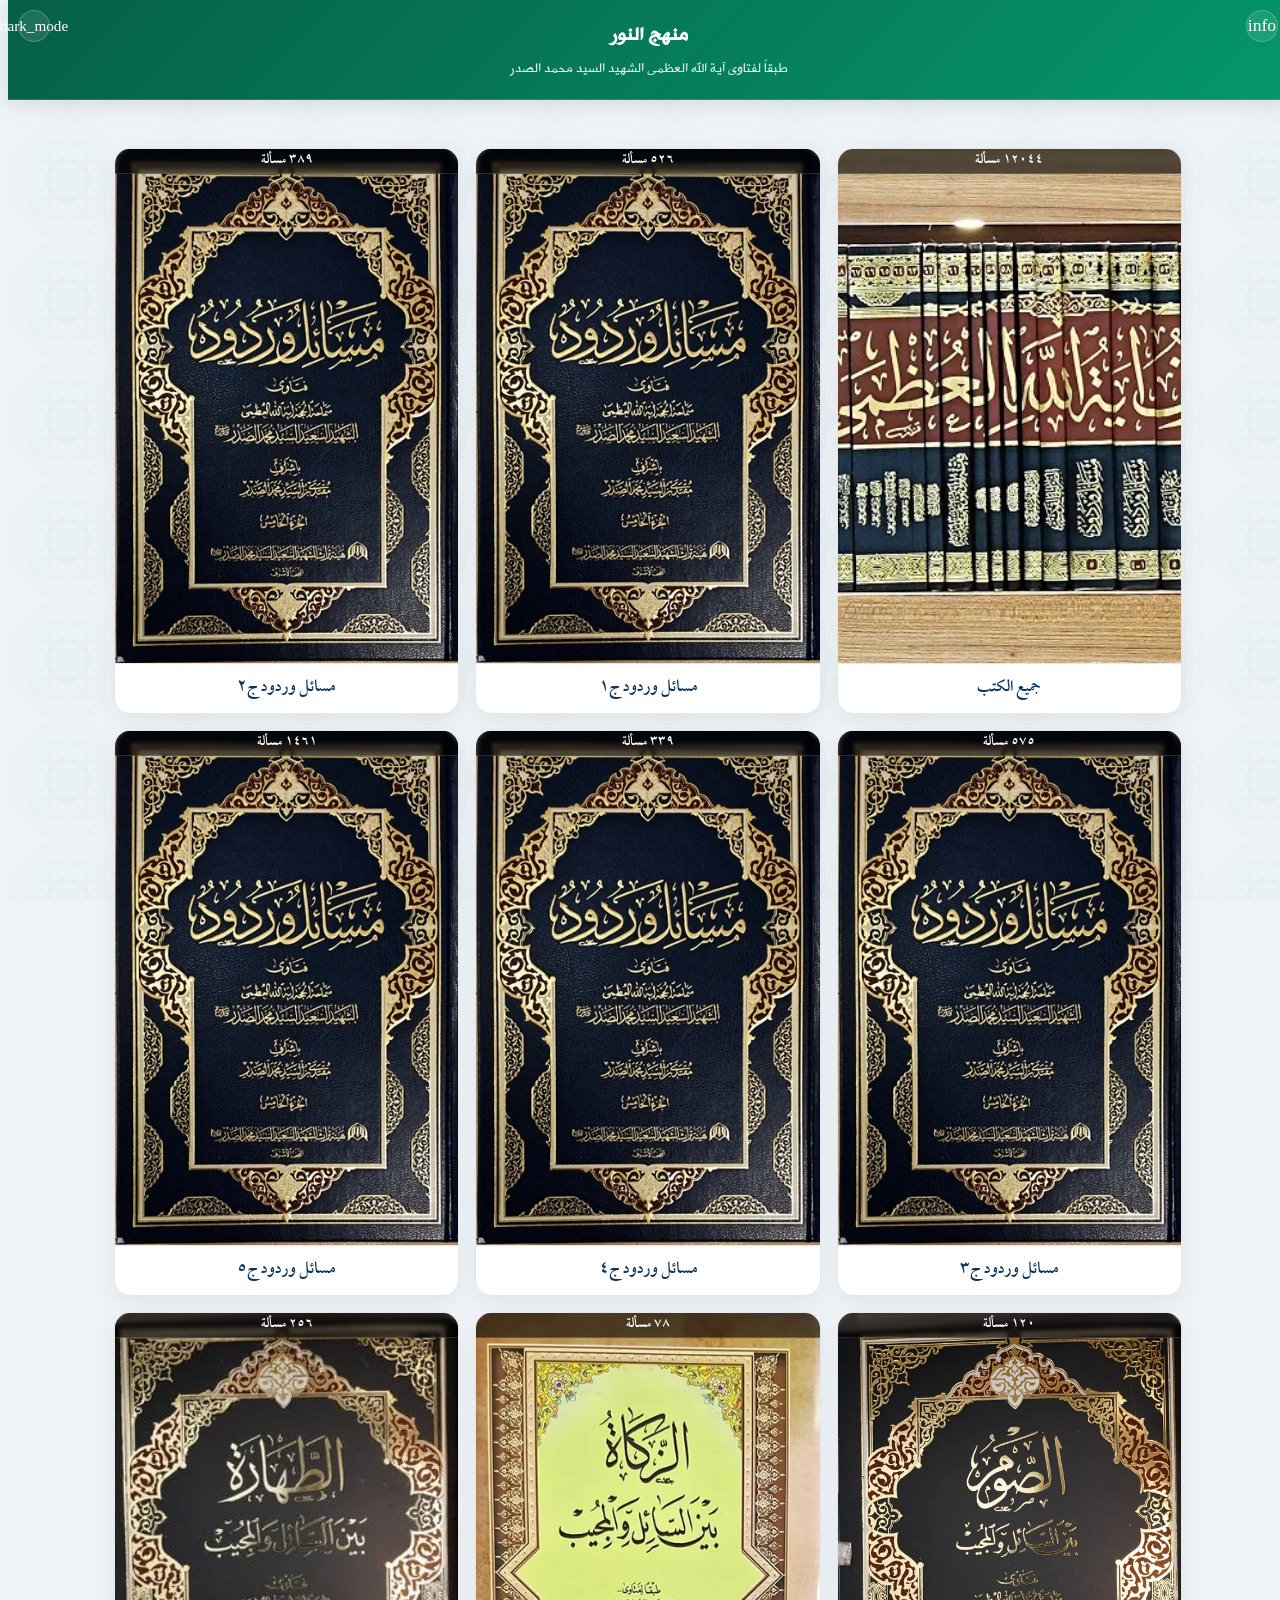
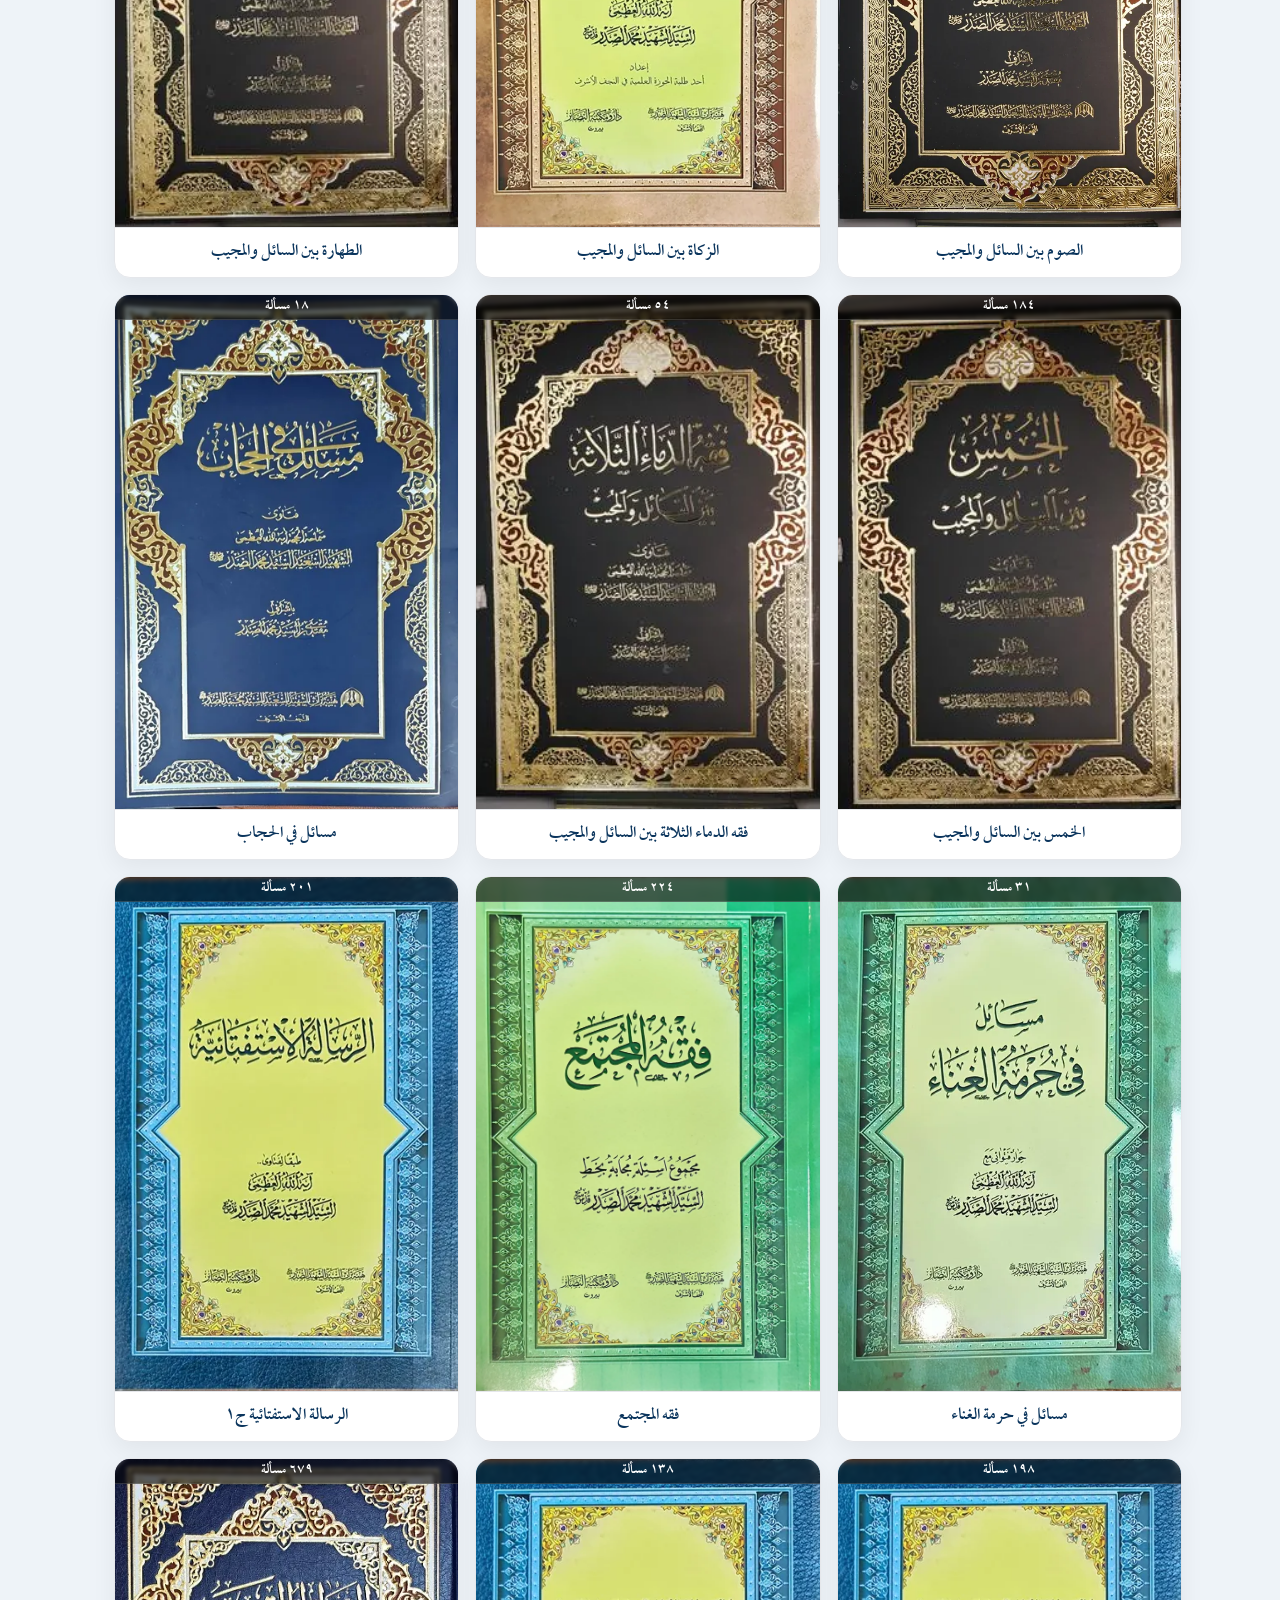
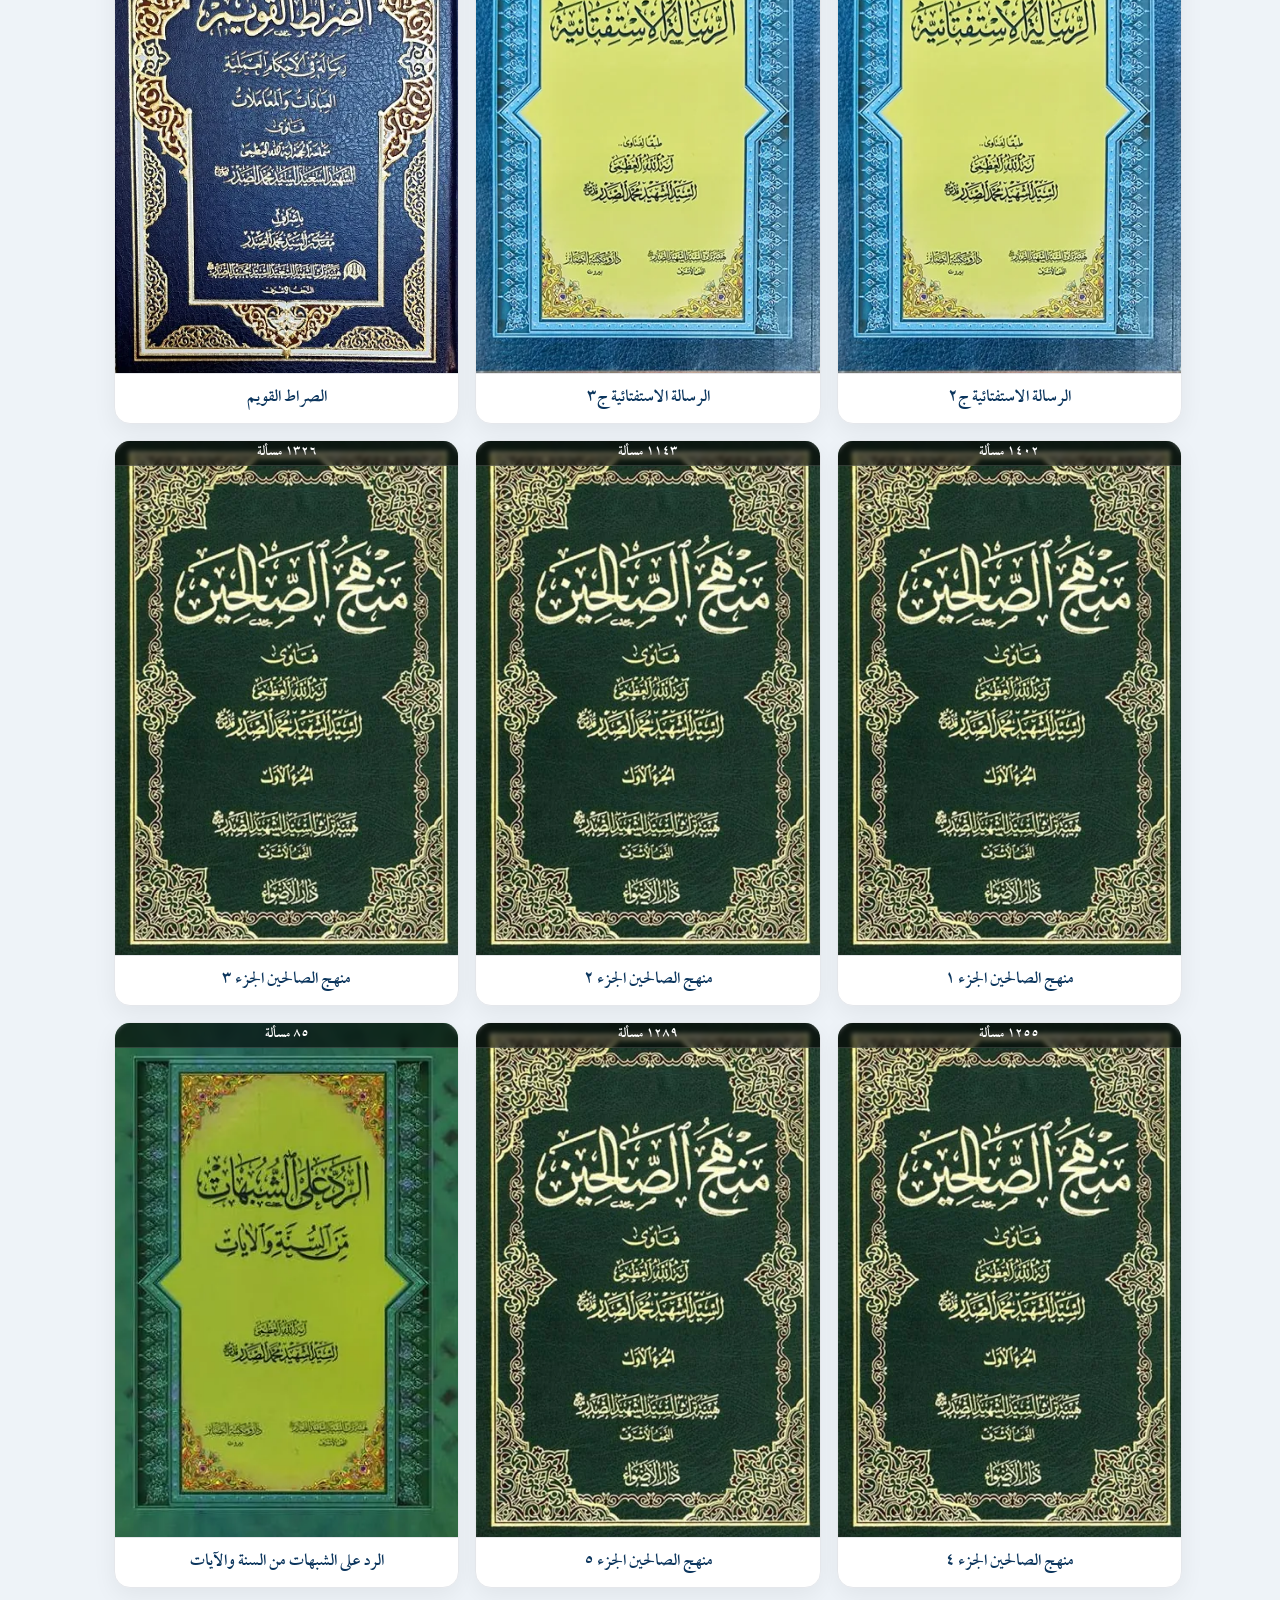
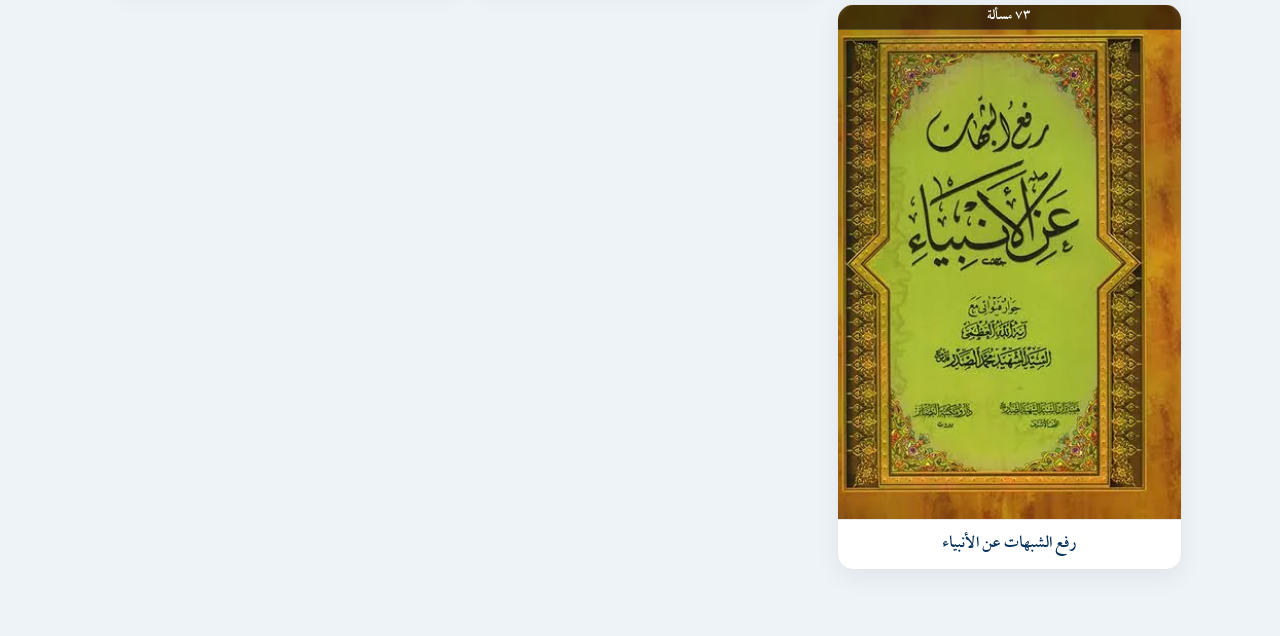
==== commit bfd3767c: "Add files via upload" ====
--- a/index.html
+++ b/index.html
@@ -18,7 +18,7 @@
       --qa-ink: var(--ink);
       --foot-ink: var(--ink);
       --muted: #6b7280;
-      --accent: #38bdf8;
+      --accent: #059669;
       --border: #e5e7eb;
       --radius: 16px;
       --shadow: 0 8px 24px rgba(0, 0, 0, .06);
@@ -103,6 +103,7 @@
     /* غطاء منطقة Status Bar */
     body::after {
       content: "";
+      display: none;
       position: fixed;
       top: 0;
       left: 0;
@@ -135,13 +136,13 @@
       z-index: -1;
       opacity: .06;
       pointer-events: none;
-      background-image: url('data:image/svg+xml;utf8,<svg xmlns="http://www.w3.org/2000/svg" width="120" height="120" viewBox="0 0 120 120"><defs><linearGradient id="g" x1="0%" y1="0%" x2="100%" y2="100%"><stop offset="0%" stop-color="%23009B77"/><stop offset="100%" stop-color="%23002F24"/></linearGradient><pattern id="p" width="60" height="60" patternUnits="userSpaceOnUse"><g fill="none" stroke="url(%23g)" stroke-width="1.6"><polygon points="30,2 58,30 30,58 2,30 30,2"/><path d="M30 0 L30 60 M0 30 L60 30 M8 8 L52 52 M52 8 L8 52"/></g></pattern></defs><rect width="100%" height="100%" fill="url(%23p)"/></svg>');
+      background-image: url('sjad.svg');
       background-size: 120px 120px
     }
 
     body[data-theme="dark"]::before {
       opacity: .03;
-      background-image: url('data:image/svg+xml;utf8,<svg xmlns="http://www.w3.org/2000/svg" width="120" height="120" viewBox="0 0 120 120"><defs><linearGradient id="g" x1="0%" y1="0%" x2="100%" y2="100%"><stop offset="0%" stop-color="%23009B77"/><stop offset="100%" stop-color="%23002F24"/></linearGradient><pattern id="p" width="60" height="60" patternUnits="userSpaceOnUse"><g fill="none" stroke="url(%23g)" stroke-width="1.6"><polygon points="30,2 58,30 30,58 2,30 30,2"/><path d="M30 0 L30 60 M0 30 L60 30 M8 8 L52 52 M52 8 L8 52"/></g></pattern></defs><rect width="100%" height="100%" fill="url(%23p)"/></svg>');
+      background-image: url('sjad.svg');
     }
 
     header {
@@ -635,7 +636,6 @@
       justify-content: flex-end
     }
 
-    .shareBtn,
     .saveBtn,
     .copyBtn {
       width: 36px;
@@ -653,7 +653,6 @@
     }
     
     /* عند التحويم أو التفعيل */
-    .shareBtn:hover,
     .saveBtn:hover,
     .copyBtn:hover,
     .saveBtn[aria-pressed="true"] {
@@ -668,13 +667,11 @@
       background: rgba(225, 29, 72, 0.1);
     }
 
-    [data-theme="dark"] .shareBtn,
     [data-theme="dark"] .saveBtn,
     [data-theme="dark"] .copyBtn {
       color: var(--muted);
     }
     
-    [data-theme="dark"] .shareBtn:hover, 
     [data-theme="dark"] .copyBtn:hover {
        color: #34d399;
        background: rgba(52, 211, 153, 0.15);
@@ -683,75 +680,6 @@
     .copyBtn.copied {
       color: #22c55e;
       border-color: #22c55e;
-    }
-
-    .share-menu {
-      position: absolute;
-      top: 52px;
-      inset-inline-end: 0;
-      background: var(--card);
-      border: 1px solid var(--border);
-      border-radius: 18px;
-      box-shadow: 0 12px 28px rgba(0, 0, 0, .15);
-      padding: 12px 14px;
-      display: flex;
-      gap: 12px;
-      align-items: center;
-      visibility: hidden;
-      opacity: 0;
-      transform: translateY(-6px);
-      transition: .18s;
-      z-index: 5
-    }
-
-    .share-menu.open {
-      visibility: visible;
-      opacity: 1;
-      transform: translateY(0)
-    }
-
-    .share-chip {
-      width: 44px;
-      height: 44px;
-      border: 1px solid var(--border);
-      background: var(--card);
-      display: flex;
-      align-items: center;
-      justify-content: center;
-      cursor: pointer;
-      border-radius: 50%
-    }
-
-    .share-tele {
-      color: #229ED9
-    }
-
-    .share-wa {
-      color: #25D366
-    }
-
-    .share-x {
-      color: #111827
-    }
-
-    .share-fb {
-      color: #1877F2
-    }
-
-    [data-theme="dark"] .share-tele {
-      color: #38bdf8
-    }
-
-    [data-theme="dark"] .share-wa {
-      color: #34d399
-    }
-
-    [data-theme="dark"] .share-x {
-      color: #e2e8f0
-    }
-
-    [data-theme="dark"] .share-fb {
-      color: #60a5fa
     }
 
     mark.hl {
@@ -948,27 +876,31 @@
       animation: enhancedJumpFlash 1.2s ease-out both;
       border-color: color-mix(in oklab, var(--accent) 70%, transparent) !important;
       box-shadow: 0 0 0 1px color-mix(in oklab, var(--accent) 30%, transparent),
-        0 8px 32px rgba(56, 189, 248, 0.15) !important;
+        0 8px 32px color-mix(in oklab, var(--accent) 18%, transparent) !important;
     }
 
     @keyframes enhancedJumpFlash {
       0% {
-        box-shadow: 0 0 0 0 rgba(56, 189, 248, 0), 0 0 0 0 rgba(56, 189, 248, 0.1);
+        box-shadow: 0 0 0 0 color-mix(in oklab, var(--accent) 0%, transparent),
+                    0 0 0 0 color-mix(in oklab, var(--accent) 12%, transparent);
         transform: scale(1);
       }
 
       30% {
-        box-shadow: 0 0 0 8px rgba(56, 189, 248, 0.25), 0 8px 32px rgba(56, 189, 248, 0.2);
+        box-shadow: 0 0 0 8px color-mix(in oklab, var(--accent) 25%, transparent),
+                    0 8px 32px color-mix(in oklab, var(--accent) 20%, transparent);
         transform: scale(1.02);
       }
 
       70% {
-        box-shadow: 0 0 0 12px rgba(56, 189, 248, 0.1), 0 8px 32px rgba(56, 189, 248, 0.15);
+        box-shadow: 0 0 0 12px color-mix(in oklab, var(--accent) 12%, transparent),
+                    0 8px 32px color-mix(in oklab, var(--accent) 18%, transparent);
         transform: scale(1.01);
       }
 
       100% {
-        box-shadow: 0 0 0 0 rgba(56, 189, 248, 0), 0 8px 32px rgba(56, 189, 248, 0.1);
+        box-shadow: 0 0 0 0 color-mix(in oklab, var(--accent) 0%, transparent),
+                    0 8px 32px color-mix(in oklab, var(--accent) 12%, transparent);
         transform: scale(1);
       }
     }
@@ -1103,7 +1035,7 @@
 
     .skybar {
       position: sticky;
-      top: env(safe-area-inset-top, 0px);
+      top: 0;
       z-index: 10;
       display: flex;
       align-items: center;
@@ -1498,7 +1430,7 @@
     }
 
     .pDot.p1 {
-      background: #1d4ed8
+      background: var(--accent)
     }
 
     .pDot.p2 {
@@ -1851,15 +1783,15 @@
 
     @keyframes jumpFlash {
       0% {
-        box-shadow: 0 0 0 0 rgba(56, 189, 248, .0)
+        box-shadow: 0 0 0 0 color-mix(in oklab, var(--accent) 0%, transparent);
       }
 
       30% {
-        box-shadow: 0 0 0 8px rgba(56, 189, 248, .25)
+        box-shadow: 0 0 0 8px color-mix(in oklab, var(--accent) 25%, transparent);
       }
 
       100% {
-        box-shadow: 0 0 0 0 rgba(56, 189, 248, .0)
+        box-shadow: 0 0 0 0 color-mix(in oklab, var(--accent) 0%, transparent);
       }
     }
 
@@ -1869,12 +1801,12 @@
     }
 
     .tocBlue {
-      color: #0ea5e9 !important;
+      color: var(--accent) !important;
       font-size: 1.35em;
       line-height: 1;
     }
     [data-theme="dark"] .tocBlue {
-      color: #22c55e !important;
+      color: var(--accent) !important;
     }
 
     .foot {
@@ -2909,13 +2841,6 @@
               <button class="saveBtn" title="${saveTitle}" aria-label="${saveTitle}" data-id="${id}" aria-pressed="${savedNow ? 'true' : 'false'}">
               ${saveIconHtml}
             </button>
-            <button class="shareBtn" title="مشاركة" aria-label="مشاركة" data-id="${id}"><i class="material-symbols-outlined">share</i></button>
-            <div class="share-menu" id="share-${id}" role="menu" aria-label="مشاركة">
-              <a class="share-chip share-fb" data-net="fb" title="Facebook"><svg xmlns="http://www.w3.org/2000/svg" width="1em" height="1em" fill="currentColor" class="bi bi-facebook" viewBox="0 0 16 16"><path d="M16 8.049c0-4.446-3.582-8.05-8-8.05C3.58 0-.002 3.603-.002 8.05c0 4.017 2.926 7.347 6.75 7.951v-5.625h-2.03V8.05H6.75V6.275c0-2.017 1.195-3.131 3.022-3.131.876 0 1.791.157 1.791.157v1.98h-1.009c-.993 0-1.303.621-1.303 1.258v1.51h2.218l-.354 2.326H9.25V16c3.824-.604 6.75-3.934 6.75-7.951"/></svg></a>
-              <a class="share-chip share-x"  data-net="x"  title="X"><svg xmlns="http://www.w3.org/2000/svg" width="1em" height="1em" fill="currentColor" class="bi bi-twitter-x" viewBox="0 0 16 16"><path d="M12.6.75h2.454l-5.36 6.142L16 15.25h-4.937l-3.867-5.07-4.425 5.07H.316l5.733-6.57L0 .75h5.063l3.495 4.633L12.601.75Zm-.86 13.028h1.36L4.323 2.145H2.865z"/></svg></a>
-              <a class="share-chip share-wa" data-net="wa" title="WhatsApp"><svg xmlns="http://www.w3.org/2000/svg" width="1em" height="1em" fill="currentColor" class="bi bi-whatsapp" viewBox="0 0 16 16"><path d="M13.601 2.326A7.85 7.85 0 0 0 7.994 0C3.627 0 .068 3.558.064 7.926c0 1.399.366 2.76 1.057 3.965L0 16l4.204-1.102a7.9 7.9 0 0 0 3.79.965h.004c4.368 0 7.926-3.558 7.93-7.93A7.9 7.9 0 0 0 13.6 2.326zM7.994 14.521a6.6 6.6 0 0 1-3.356-.92l-.24-.144-2.494.654.666-2.433-.156-.251a6.56 6.56 0 0 1-1.007-3.505c0-3.626 2.957-6.584 6.591-6.584a6.56 6.56 0 0 1 4.66 1.931 6.56 6.56 0 0 1 1.928 4.66c-.004 3.639-2.961 6.592-6.592 6.592m3.615-4.934c-.197-.099-1.17-.578-1.353-.646-.182-.065-.315-.099-.445.099-.133.197-.513.646-.627.775-.114.133-.232.148-.43.05-.197-.1-.836-.308-1.592-.985-.59-.525-.985-1.175-1.103-1.372-.114-.198-.011-.304.088-.403.087-.088.197-.232.296-.346.1-.114.133-.198.198-.33.065-.134.034-.248-.015-.347-.05-.099-.445-1.076-.612-1.47-.16-.389-.323-.335-.445-.34-.114-.007-.247-.007-.38-.007a.73.73 0 0 0-.529.247c-.182.198-.691.677-.691 1.654s.71 1.916.81 2.049c.098.133 1.394 2.132 3.383 2.992.47.205.84.326 1.129.418.475.152.904.129 1.246.08.38-.058 1.171-.48 1.338-.943.164-.464.164-.86.114-.943-.049-.084-.182-.133-.38-.232"/></svg></a>
-              <a class="share-chip share-tele" data-net="tg" title="Telegram"><svg xmlns="http://www.w3.org/2000/svg" width="1em" height="1em" fill="currentColor" class="bi bi-telegram" viewBox="0 0 16 16"><path d="M16 8A8 8 0 1 1 0 8a8 8 0 0 1 16 0M8.287 5.906q-1.168.486-4.666 2.01-.567.225-.595.442c-.03.243.275.339.69.47l.175.055c.408.133.958.288 1.243.294q.39.01.868-.32 3.269-2.206 3.374-2.23c.05-.012.12-.026.166.016s.042.12.037.141c-.03.129-1.227 1.241-1.846 1.817-.193.18-.33.307-.358.336a8 8 0 0 1-.188.186c-.38.366-.664.64.015 1.088.327.216.589.393.85.571.284.194.568.387.936.629q.14.092.27.187c.331.236.63.448.997.414.214-.02.435-.22.547-.82.265-1.417.786-4.486.906-5.751a1.4 1.4 0 0 0-.013-.315.34.34 0 0 0-.114-.217.53.53 0 0 0-.31-.093c-.3.005-.763.166-2.984 1.09"/></svg></a>
-            </div>
             </div>
           </div>
         </div>
@@ -3105,49 +3030,7 @@
       return window.__ITEM_INDEX__.get(id) || null;
     }
     
-    function shareUrl(net, id) {
-      const item = _getItemById(id);
-      const url = new URL(location.href);
-      url.searchParams.set('id', id);
-      const uEnc = encodeURIComponent(url.toString());
-
-      if (!item) {
-        return url.toString();
-      }
-      const text = _buildShareText(item);
-      const textEnc = encodeURIComponent(text);
-      const textPlusUrlEnc = encodeURIComponent(`${text}\n\n${url.toString()}`);
-
-      switch (net) {
-        case 'fb': return `https://www.facebook.com/sharer/sharer.php?u=${uEnc}`;
-        case 'x': return `https://twitter.com/intent/tweet?text=${textEnc}%20${uEnc}`;
-        case 'wa': return `https://wa.me/?text=${textPlusUrlEnc}`;
-        case 'tg': return `https://t.me/share/url?url=${uEnc}&text=${textEnc}`;
-        default: return url.toString();
-      }
-    }
-    function _wireShareHandlers() {
-      $$('.shareBtn').forEach(btn => {
-        btn.onclick = (e) => {
-          e.stopPropagation();
-          document.getElementById('share-' + btn.dataset.id).classList.add('open');
-        };
-      });
-      document.addEventListener('click', (e) => {
-        if (!e.target.closest('.share-menu') && !e.target.closest('.shareBtn')) {
-          $$('.share-menu.open').forEach(m => m.classList.remove('open'));
-        }
-      });
-      $$('.share-menu .share-chip').forEach(chip => {
-        chip.addEventListener('click', (e) => {
-          const net = chip.dataset.net;
-          const id = chip.closest('.share-menu').id.replace('share-', '');
-          const link = shareUrl(net, id);
-          window.open(link, '_blank', 'noopener,noreferrer');
-        });
-      });
-    }
-    // ========== [نهاية إضافات المشاركة] ==========
+    // (تم حذف ميزة المشاركة)
 
     // تحديث العداد
     function updateItemsCounter() {
@@ -3261,9 +3144,6 @@
       } else {
         $('#list').innerHTML = itemsHTML;
       }
-
-      // ==== ربط أزرار المشاركة (الجديد) ====
-      _wireShareHandlers();
 
       // الحفظ
       $$('.saveBtn').forEach(btn => {
@@ -3561,7 +3441,6 @@
           resetPagination();
           $('#searchBtn')?.focus();
         }
-        $$('.share-menu.open').forEach(m => m.classList.remove('open'));
         if ($('#tocOverlay').classList.contains('show')) closeToc();
       }
     });
@@ -4107,28 +3986,70 @@
       const [qData, hData, tData] = await Promise.all([loadAllQuestions(), loadHeaders(), loadTexts()]);
       DATA = Array.isArray(qData) ? qData : []; HEADERS = Array.isArray(hData) ? hData : []; TEXTS = Array.isArray(tData) ? tData : [];
 
-
       // بناء قائمة منتقي الأجزاء وتحديث العدادات
       populatePartsPicker();
       updatePartCounts();
-      // بدلاً من تصيير المسائل مباشرة، نعرض شبكة بطاقات الأجزاء ليتخيّر المستخدم الجزء المطلوب
-      renderMasailPartsGrid();
-
-      // منع قائمة الضغط المطوّل/الزر الأيمن على صور الأغلفة
-      document.addEventListener('contextmenu', (e) => {
-        if (e.target && e.target.closest && e.target.closest('.part-cover, .listTitleCover')) e.preventDefault();
-      }, { passive: false });
-
-      // تأكد من إظهار شبكة الأجزاء وإخفاء قائمة المسائل وشريط البحث
-      const partsView = document.getElementById('partsViewMasail');
-      const listView = document.getElementById('listView');
-      const searchDock = document.getElementById('searchDock');
-      if (partsView) { partsView.style.display = ''; }
-      if (listView) { listView.style.display = 'none'; }
-      if (searchDock) { searchDock.style.display = 'none'; }
-      // ensure the search button is hidden on initial load since the cards view does not support searching
-      const searchBtnInit = document.getElementById('searchBtn');
-      if (searchBtnInit) { searchBtnInit.style.display = 'none'; }
+
+      // فتح المسألة مباشرة إذا وُجد رابط مشاركة مثل ?id=q-xxxx
+      const deepLinkId = (() => {
+        try { return new URL(location.href).searchParams.get('id'); } catch (e) { return null; }
+      })();
+
+      const openedDeepLink = (() => {
+        if (!deepLinkId) return false;
+
+        // ألغِ أي أوضاع خاصة قبل الفتح
+        setSavedMode(false);
+        setHeaderMode(false);
+        setGoMode(null);
+        const s = document.getElementById('search'); if (s) s.value = '';
+        const g = document.getElementById('gotoNum'); if (g) g.value = '';
+
+        // اعثر على المسألة وافتح جزءها
+        const target =
+          (typeof _getItemById === 'function' ? _getItemById(deepLinkId) : null) ||
+          DATA.find(x => itemId(x) === deepLinkId);
+
+        if (!target) return false;
+
+        openMasailPart(String(target.part || ''));
+
+        // اجعل الصفحة تُحمّل حتى تصل للمسألة ثم انتقل لها
+        const { combined } = buildCombinedList();
+        const qOnly = combined.filter(x => x.type === 'q');
+        const idx = qOnly.findIndex(x => itemId(x.data) === deepLinkId);
+
+        if (idx >= 0) {
+          CURRENT_ITEMS = Math.floor(idx / LOAD_MORE_COUNT) * LOAD_MORE_COUNT;
+          render();
+          setTimeout(() => {
+            const el = document.querySelector(`.card[data-id="${deepLinkId}"]`) || document.querySelector(`[data-id="${deepLinkId}"]`);
+            if (el) {
+              el.scrollIntoView({ behavior: 'smooth', block: 'start' });
+              el.classList.add('jumpFlash');
+              setTimeout(() => el.classList.remove('jumpFlash'), 1400);
+            }
+          }, 120);
+        }
+
+        return true;
+      })();
+
+      if (!openedDeepLink) {
+        // بدلاً من تصيير المسائل مباشرة، نعرض شبكة بطاقات الأجزاء ليتخيّر المستخدم الجزء المطلوب
+        renderMasailPartsGrid();
+        // تأكد من إظهار شبكة الأجزاء وإخفاء قائمة المسائل وشريط البحث
+        const partsView = document.getElementById('partsViewMasail');
+        const listView = document.getElementById('listView');
+        const searchDock = document.getElementById('searchDock');
+        if (partsView) { partsView.style.display = ''; }
+        if (listView) { listView.style.display = 'none'; }
+        if (searchDock) { searchDock.style.display = 'none'; }
+        // ensure the search button is hidden on initial load since the cards view does not support searching
+        const searchBtnInit = document.getElementById('searchBtn');
+        if (searchBtnInit) { searchBtnInit.style.display = 'none'; }
+      }
+
       // ربط الحقول الخاصة بالانتقال إلى رقم مسألة بعد اختيار جزء
       wireGoto();
 
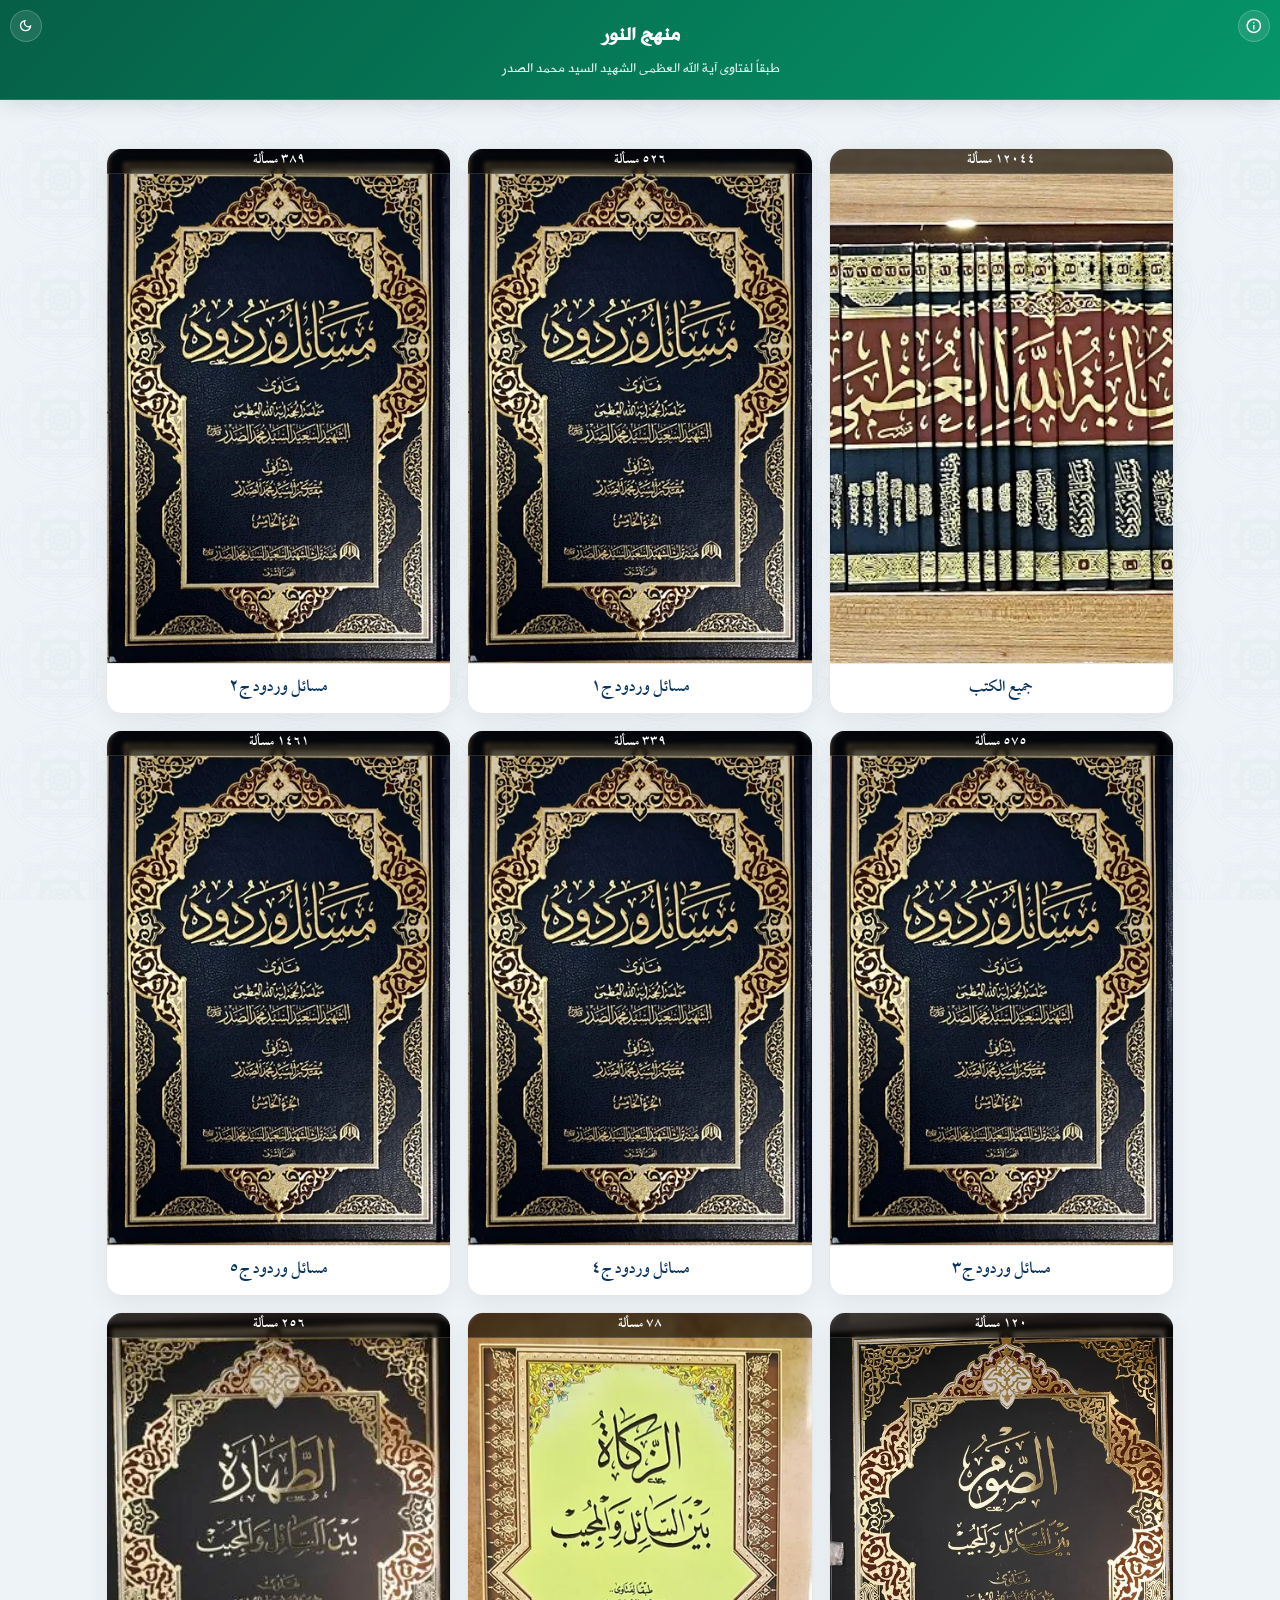
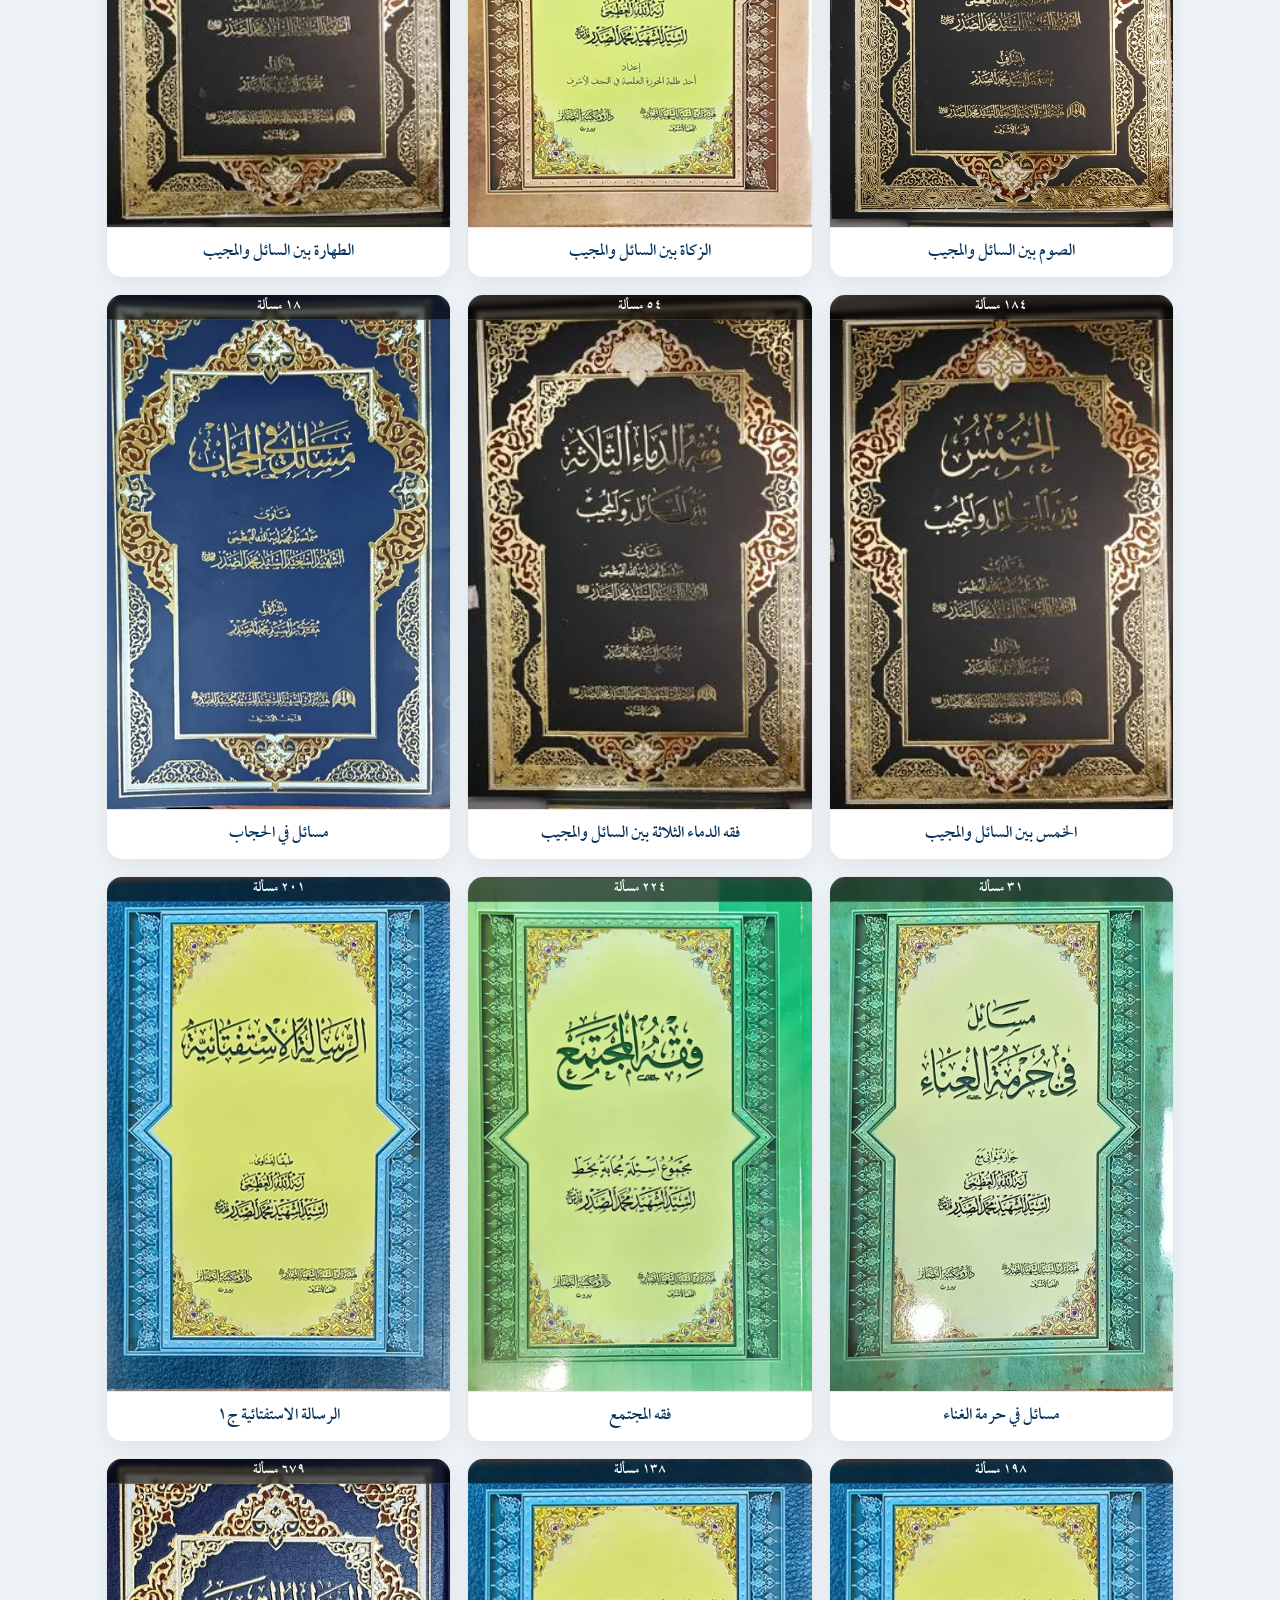
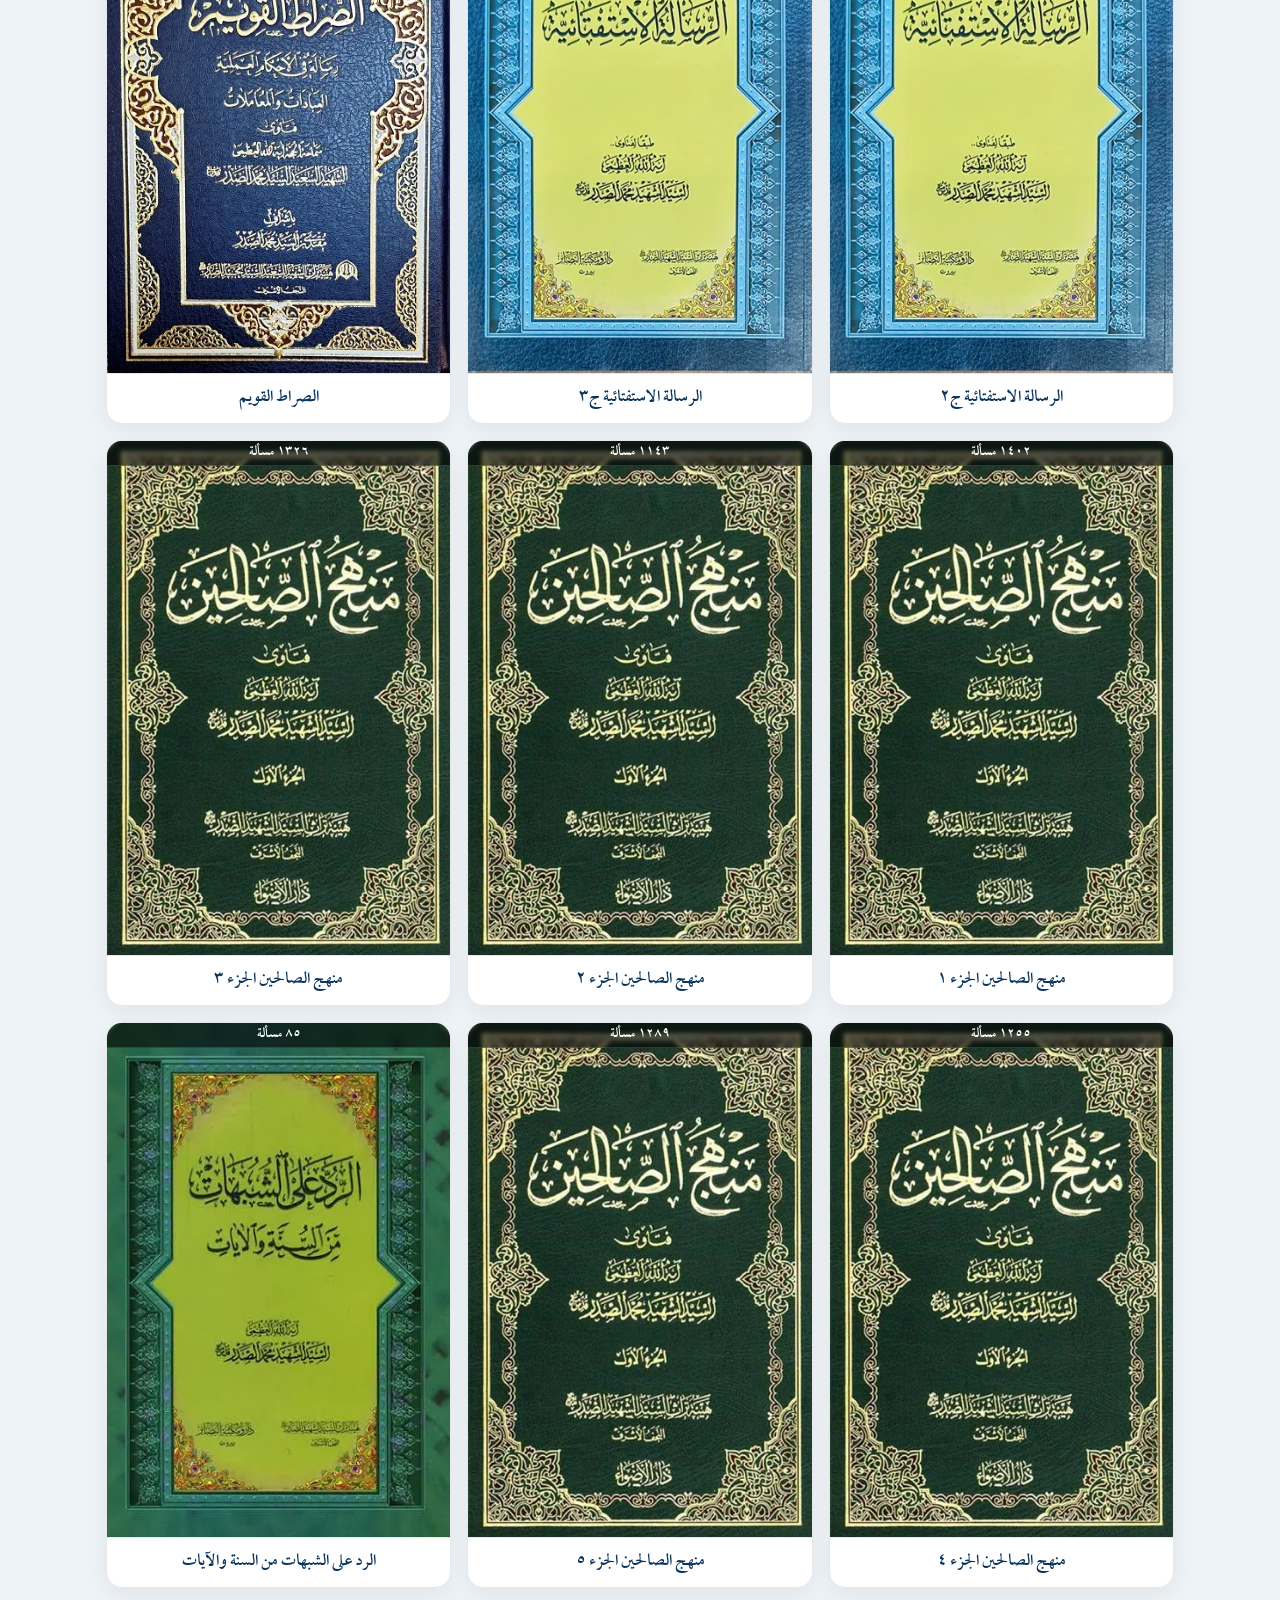
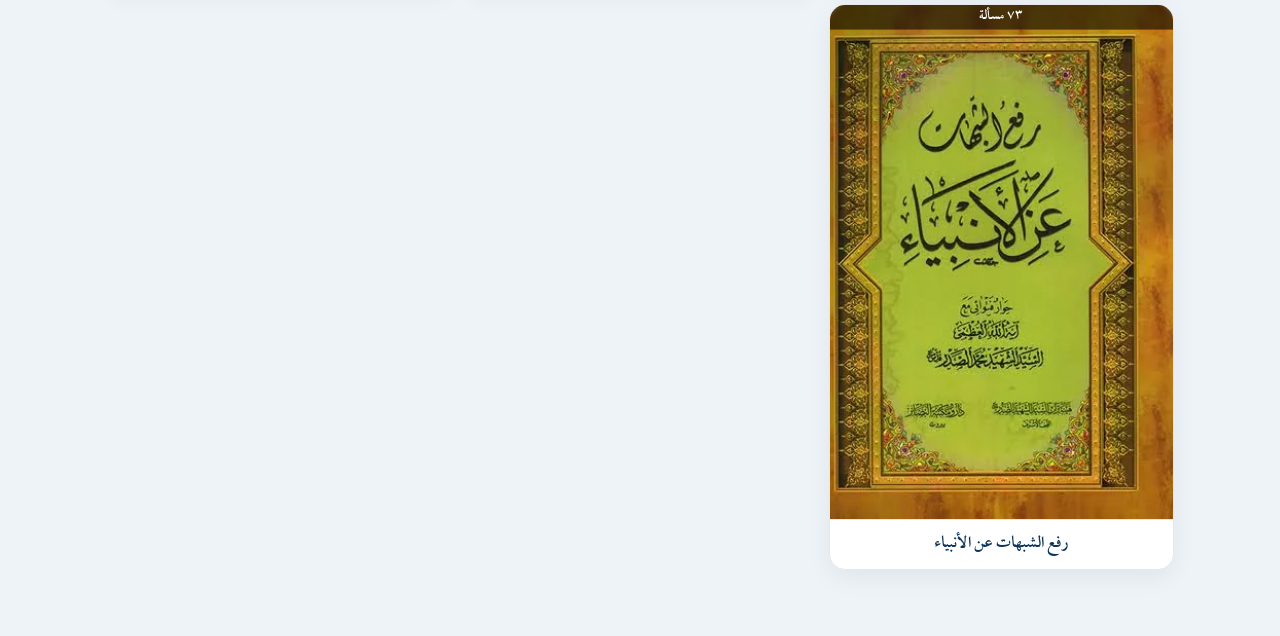
==== commit f0cf67c0: "Add files via upload" ====
--- a/index.html
+++ b/index.html
@@ -366,32 +366,15 @@
       font-style: normal;
       font-display: swap;
     }
-@font-face {
-      font-family: 'Material Symbols Outlined';
-      src: url('MaterialSymbolsOutlined[FILL,GRAD,opsz,wght].ttf') format('truetype');
-      font-weight: 100 700;
-      font-style: normal;
-      font-display: swap;
-    }
-
-    .material-symbols-outlined {
-      font-family: 'Material Symbols Outlined';
-      font-weight: normal;
-      font-style: normal;
-      font-size: 1em;
-      line-height: 1;
-      letter-spacing: normal;
-      text-transform: none;
+
+    .msvg {
+      width: 1em;
+      height: 1em;
       display: inline-block;
-      white-space: nowrap;
-      word-wrap: normal;
-      direction: ltr;
-      -webkit-font-feature-settings: 'liga';
-      -webkit-font-smoothing: antialiased;
-      font-variation-settings: 'FILL' 0, 'wght' 400, 'GRAD' 0, 'opsz' 24;
-    }
-
-    
+      vertical-align: middle;
+      fill: currentColor;
+    }
+
     .picker,
     .pRow,
     .pLabel,
@@ -636,8 +619,65 @@
       justify-content: flex-end
     }
 
+    /* مشاركة كصورة (قائمة صغيرة: تنزيل + مشاركة) */
+    .imgShareMenu {
+      position: absolute;
+      top: 42px;
+      inset-inline-end: 0;
+      display: none;
+      gap: 8px;
+      padding: 8px;
+      border: 1px solid var(--border);
+      border-radius: 14px;
+      background: var(--card);
+      box-shadow: 0 10px 30px rgba(0,0,0,.10);
+      z-index: 30;
+    }
+    .imgShareMenu.open { display: flex; }
+    .imgShareAction {
+      padding: 8px 12px;
+      border-radius: 12px;
+      border: 1px solid var(--border);
+      background: transparent;
+      color: var(--ink);
+      cursor: pointer;
+      font-family: "Amiri", "LotusBold", "AboThar", "Cairo", system-ui, sans-serif;
+      font-weight: 700;
+      font-size: .95rem;
+      transition: all .2s ease;
+    }
+    .imgShareAction:hover {
+      background: color-mix(in oklab, var(--card) 80%, #34d399 20%);
+      border-color: color-mix(in oklab, var(--border) 70%, #34d399 30%);
+    }
+
+    /* وسم الصورة أسفل البطاقة */
+    .captureWatermark {
+      margin-top: 10px;
+      align-self: flex-end;
+      display: inline-flex;
+      align-items: center;
+      gap: 8px;
+      padding: 6px 10px;
+      border-radius: 999px;
+      border: 1px solid var(--border);
+      background: color-mix(in oklab, var(--card) 85%, #fff 15%);
+      color: var(--ink);
+      font-family: "Amiri", "LotusBold", "AboThar", "Cairo", system-ui, sans-serif;
+      font-weight: 700;
+      font-size: .95rem;
+      opacity: .92;
+    }
+    .captureWatermark img {
+      width: 18px;
+      height: 18px;
+      border-radius: 5px;
+      flex-shrink: 0;
+    }
+
     .saveBtn,
-    .copyBtn {
+    .copyBtn,
+    .imgShareBtn {
       width: 36px;
       height: 36px;
       border-radius: 50%; /* تحويلها لدائرية */
@@ -655,6 +695,7 @@
     /* عند التحويم أو التفعيل */
     .saveBtn:hover,
     .copyBtn:hover,
+    .imgShareBtn:hover,
     .saveBtn[aria-pressed="true"] {
       background: rgba(5, 150, 105, 0.1); /* خلفية خضراء شفافة */
       color: #059669; /* تلوين الأيقونة بالأخضر */
@@ -668,11 +709,13 @@
     }
 
     [data-theme="dark"] .saveBtn,
-    [data-theme="dark"] .copyBtn {
+    [data-theme="dark"] .copyBtn,
+    [data-theme="dark"] .imgShareBtn {
       color: var(--muted);
     }
     
-    [data-theme="dark"] .copyBtn:hover {
+    [data-theme="dark"] .copyBtn:hover,
+    [data-theme="dark"] .imgShareBtn:hover {
        color: #34d399;
        background: rgba(52, 211, 153, 0.15);
     }
@@ -1066,7 +1109,7 @@
       transition: all 0.2s cubic-bezier(0.25, 0.8, 0.25, 1);
     }
 
-    .skybar .iconbtn i {
+    .skybar .iconbtn .msvg {
       font-size: 1.35rem; /* تكبير الأيقونة الداخلية لتكون أوضح */
     }
 
@@ -1622,7 +1665,7 @@
         height: 46px !important;
       }
 
-      .skybar .iconbtn i {
+      .skybar .iconbtn .msvg {
         font-size: 1.2rem !important;
       }
     }
@@ -2084,7 +2127,7 @@
       transition: all 0.2s ease;
     }
 
-    .header-theme-btn i {
+    .header-theme-btn .msvg {
       font-size: 0.95rem; /* تصغير الأيقونة لتناسب الزر الصغير */
     }
 
@@ -2110,7 +2153,7 @@
       transition: all 0.2s ease;
     }
 
-    .header-about-btn i {
+    .header-about-btn .msvg {
       font-size: 1.1rem;
     }
 
@@ -2209,7 +2252,7 @@
       box-shadow: 0 2px 8px rgba(0,0,0,0.1);
     }
 
-    .close-modal i {
+    .close-modal .msvg {
       font-size: 1.2rem;
       font-weight: bold;
     }
@@ -2242,6 +2285,30 @@
 </head>
 
 <body>
+  <svg xmlns="http://www.w3.org/2000/svg" style="position:absolute;width:0;height:0;overflow:hidden" aria-hidden="true" focusable="false">
+    <symbol id="ms-arrow_downward" viewBox="0 0 960 960"><path d="M440 800V313L216 537L160 480L480 160L800 480L744 537L520 313V800Z" transform="translate(0 960) scale(1 -1)"/></symbol>
+    <symbol id="ms-arrow_forward" viewBox="0 0 960 960"><path d="M647 440H160V520H647L423 744L480 800L800 480L480 160L423 216Z" transform="translate(0 960) scale(1 -1)"/></symbol>
+    <symbol id="ms-arrow_upward" viewBox="0 0 960 960"><path d="M440 160V647L216 423L160 480L480 800L800 480L744 423L520 647V160Z" transform="translate(0 960) scale(1 -1)"/></symbol>
+    <symbol id="ms-aspect_ratio" viewBox="0 0 960 960"><path d="M560 280H760V480H680V360H560ZM200 480H280V600H400V680H200ZM160 160Q127 160 103.5 183.5Q80 207 80 240V720Q80 753 103.5 776.5Q127 800 160 800H800Q833 800 856.5 776.5Q880 753 880 720V240Q880 207 856.5 183.5Q833 160 800 160ZM160 240H800Q800 240 800.0 240.0Q800 240 800 240V720Q800 720 800.0 720.0Q800 720 800 720H160Q160 720 160.0 720.0Q160 720 160 720V240Q160 240 160.0 240.0Q160 240 160 240ZM160 240Q160 240 160.0 240.0Q160 240 160 240V720Q160 720 160.0 720.0Q160 720 160 720Q160 720 160.0 720.0Q160 720 160 720V240Q160 240 160.0 240.0Q160 240 160 240Z" transform="translate(0 960) scale(1 -1)"/></symbol>
+    <symbol id="ms-bookmark" viewBox="0 0 960 960"><path d="M200 120V760Q200 793 223.5 816.5Q247 840 280 840H680Q713 840 736.5 816.5Q760 793 760 760V120L480 240ZM280 242 480 328 680 242V760Q680 760 680.0 760.0Q680 760 680 760H280Q280 760 280.0 760.0Q280 760 280 760ZM280 760Q280 760 280.0 760.0Q280 760 280 760H680Q680 760 680.0 760.0Q680 760 680 760H480Z" transform="translate(0 960) scale(1 -1)"/></symbol>
+    <symbol id="ms-check" viewBox="0 0 960 960"><path d="M382 240 154 468 211 525 382 354 749 721 806 664Z" transform="translate(0 960) scale(1 -1)"/></symbol>
+    <symbol id="ms-close" viewBox="0 0 960 960"><path d="M256 200 200 256 424 480 200 704 256 760 480 536 704 760 760 704 536 480 760 256 704 200 480 424Z" transform="translate(0 960) scale(1 -1)"/></symbol>
+    <symbol id="ms-content_copy" viewBox="0 0 960 960"><path d="M360 240Q327 240 303.5 263.5Q280 287 280 320V800Q280 833 303.5 856.5Q327 880 360 880H720Q753 880 776.5 856.5Q800 833 800 800V320Q800 287 776.5 263.5Q753 240 720 240ZM360 320H720Q720 320 720.0 320.0Q720 320 720 320V800Q720 800 720.0 800.0Q720 800 720 800H360Q360 800 360.0 800.0Q360 800 360 800V320Q360 320 360.0 320.0Q360 320 360 320ZM200 80Q167 80 143.5 103.5Q120 127 120 160V720H200V160Q200 160 200.0 160.0Q200 160 200 160H640V80ZM360 320Q360 320 360.0 320.0Q360 320 360 320V800Q360 800 360.0 800.0Q360 800 360 800Q360 800 360.0 800.0Q360 800 360 800V320Q360 320 360.0 320.0Q360 320 360 320Z" transform="translate(0 960) scale(1 -1)"/></symbol>
+    <symbol id="ms-dark_mode" viewBox="0 0 960 960"><path d="M480 120Q330 120 225.0 225.0Q120 330 120 480Q120 630 225.0 735.0Q330 840 480 840Q494 840 507.5 839.0Q521 838 534 836Q493 807 468.5 760.5Q444 714 444 660Q444 570 507.0 507.0Q570 444 660 444Q715 444 761.0 468.5Q807 493 836 534Q838 521 839.0 507.5Q840 494 840 480Q840 330 735.0 225.0Q630 120 480 120ZM480 200Q568 200 638.0 248.5Q708 297 740 375Q720 370 700.0 367.0Q680 364 660 364Q537 364 450.5 450.5Q364 537 364 660Q364 680 367.0 700.0Q370 720 375 740Q297 708 248.5 638.0Q200 568 200 480Q200 364 282.0 282.0Q364 200 480 200ZM470 470Q470 470 470.0 470.0Q470 470 470 470Q470 470 470.0 470.0Q470 470 470 470Q470 470 470.0 470.0Q470 470 470 470Q470 470 470.0 470.0Q470 470 470 470Q470 470 470.0 470.0Q470 470 470 470Q470 470 470.0 470.0Q470 470 470 470Z" transform="translate(0 960) scale(1 -1)"/></symbol>
+    <symbol id="ms-delete" viewBox="0 0 960 960"><path d="M280 120Q247 120 223.5 143.5Q200 167 200 200V720H160V800H360V840H600V800H800V720H760V200Q760 167 736.5 143.5Q713 120 680 120ZM680 720H280V200Q280 200 280.0 200.0Q280 200 280 200H680Q680 200 680.0 200.0Q680 200 680 200ZM360 280H440V640H360ZM520 280H600V640H520ZM280 720V200Q280 200 280.0 200.0Q280 200 280 200Q280 200 280.0 200.0Q280 200 280 200Z" transform="translate(0 960) scale(1 -1)"/></symbol>
+    <symbol id="ms-grid_view" viewBox="0 0 960 960"><path d="M120 520V840H440V520ZM120 120V440H440V120ZM520 520V840H840V520ZM520 120V440H840V120ZM200 600H360V760H200ZM600 600H760V760H600ZM600 200H760V360H600ZM200 200H360V360H200ZM600 600ZM600 360ZM360 360ZM360 600Z" transform="translate(0 960) scale(1 -1)"/></symbol>
+    <symbol id="ms-home" viewBox="0 0 960 960"><path d="M240 200H360V440H600V200H720V560L480 740L240 560ZM160 120V600L480 840L800 600V120H520V360H440V120ZM480 470Z" transform="translate(0 960) scale(1 -1)"/></symbol>
+    <symbol id="ms-info" viewBox="0 0 960 960"><path d="M440 280H520V520H440ZM480 600Q497 600 508.5 611.5Q520 623 520 640Q520 657 508.5 668.5Q497 680 480 680Q463 680 451.5 668.5Q440 657 440 640Q440 623 451.5 611.5Q463 600 480 600ZM480 80Q397 80 324.0 111.5Q251 143 197.0 197.0Q143 251 111.5 324.0Q80 397 80 480Q80 563 111.5 636.0Q143 709 197.0 763.0Q251 817 324.0 848.5Q397 880 480 880Q563 880 636.0 848.5Q709 817 763.0 763.0Q817 709 848.5 636.0Q880 563 880 480Q880 397 848.5 324.0Q817 251 763.0 197.0Q709 143 636.0 111.5Q563 80 480 80ZM480 160Q614 160 707.0 253.0Q800 346 800 480Q800 614 707.0 707.0Q614 800 480 800Q346 800 253.0 707.0Q160 614 160 480Q160 346 253.0 253.0Q346 160 480 160ZM480 480Q480 480 480.0 480.0Q480 480 480 480Q480 480 480.0 480.0Q480 480 480 480Q480 480 480.0 480.0Q480 480 480 480Q480 480 480.0 480.0Q480 480 480 480Z" transform="translate(0 960) scale(1 -1)"/></symbol>
+    <symbol id="ms-light_mode" viewBox="0 0 960 960"><path d="M480 360Q530 360 565.0 395.0Q600 430 600 480Q600 530 565.0 565.0Q530 600 480 600Q430 600 395.0 565.0Q360 530 360 480Q360 430 395.0 395.0Q430 360 480 360ZM480 280Q397 280 338.5 338.5Q280 397 280 480Q280 563 338.5 621.5Q397 680 480 680Q563 680 621.5 621.5Q680 563 680 480Q680 397 621.5 338.5Q563 280 480 280ZM200 440H40V520H200ZM920 440H760V520H920ZM440 760V920H520V760ZM440 40V200H520V40ZM256 650 155 747 212 806 308 706ZM748 154 651 255 704 310 805 213ZM650 704 747 805 806 748 706 652ZM154 212 255 309 310 256 213 155ZM480 480Q480 480 480.0 480.0Q480 480 480 480Q480 480 480.0 480.0Q480 480 480 480Q480 480 480.0 480.0Q480 480 480 480Q480 480 480.0 480.0Q480 480 480 480Z" transform="translate(0 960) scale(1 -1)"/></symbol>
+    <symbol id="ms-palette" viewBox="0 0 960 960"><path d="M480 80Q398 80 325.0 111.5Q252 143 197.5 197.5Q143 252 111.5 325.0Q80 398 80 480Q80 563 112.5 636.0Q145 709 200.5 763.0Q256 817 330.0 848.5Q404 880 488 880Q568 880 639.0 852.5Q710 825 763.5 776.5Q817 728 848.5 661.5Q880 595 880 518Q880 403 810.0 341.5Q740 280 640 280H566Q557 280 553.5 275.0Q550 270 550 264Q550 252 565.0 229.5Q580 207 580 178Q580 128 552.5 104.0Q525 80 480 80ZM480 480Q480 480 480.0 480.0Q480 480 480 480Q480 480 480.0 480.0Q480 480 480 480Q480 480 480.0 480.0Q480 480 480 480Q480 480 480.0 480.0Q480 480 480 480Q480 480 480.0 480.0Q480 480 480 480Q480 480 480.0 480.0Q480 480 480 480Q480 480 480.0 480.0Q480 480 480 480ZM260 440Q286 440 303.0 457.0Q320 474 320 500Q320 526 303.0 543.0Q286 560 260 560Q234 560 217.0 543.0Q200 526 200 500Q200 474 217.0 457.0Q234 440 260 440ZM380 600Q406 600 423.0 617.0Q440 634 440 660Q440 686 423.0 703.0Q406 720 380 720Q354 720 337.0 703.0Q320 686 320 660Q320 634 337.0 617.0Q354 600 380 600ZM580 600Q606 600 623.0 617.0Q640 634 640 660Q640 686 623.0 703.0Q606 720 580 720Q554 720 537.0 703.0Q520 686 520 660Q520 634 537.0 617.0Q554 600 580 600ZM700 440Q726 440 743.0 457.0Q760 474 760 500Q760 526 743.0 543.0Q726 560 700 560Q674 560 657.0 543.0Q640 526 640 500Q640 474 657.0 457.0Q674 440 700 440ZM480 160Q489 160 494.5 165.0Q500 170 500 178Q500 192 485.0 211.0Q470 230 470 268Q470 310 499.0 335.0Q528 360 570 360H640Q706 360 753.0 398.5Q800 437 800 518Q800 639 707.5 719.5Q615 800 488 800Q352 800 256.0 707.0Q160 614 160 480Q160 347 253.5 253.5Q347 160 480 160Z" transform="translate(0 960) scale(1 -1)"/></symbol>
+    <symbol id="ms-restart_alt" viewBox="0 0 960 960"><path d="M440 122Q319 137 239.5 227.5Q160 318 160 440Q160 506 186.0 566.5Q212 627 260 672L317 615Q279 581 259.5 536.0Q240 491 240 440Q240 352 296.0 284.5Q352 217 440 202ZM520 122V202Q607 218 663.5 285.0Q720 352 720 440Q720 540 650.0 610.0Q580 680 480 680H477L521 636L465 580L325 720L465 860L521 804L477 760H480Q614 760 707.0 667.0Q800 574 800 440Q800 319 720.5 228.5Q641 138 520 122Z" transform="translate(0 960) scale(1 -1)"/></symbol>
+    <symbol id="ms-search" viewBox="0 0 960 960"><path d="M784 120 532 372Q502 348 463.0 334.0Q424 320 380 320Q271 320 195.5 395.5Q120 471 120 580Q120 689 195.5 764.5Q271 840 380 840Q489 840 564.5 764.5Q640 689 640 580Q640 536 626.0 497.0Q612 458 588 428L840 176ZM380 400Q455 400 507.5 452.5Q560 505 560 580Q560 655 507.5 707.5Q455 760 380 760Q305 760 252.5 707.5Q200 655 200 580Q200 505 252.5 452.5Q305 400 380 400Z" transform="translate(0 960) scale(1 -1)"/></symbol>
+    <symbol id="ms-toc" viewBox="0 0 960 960"><path d="M120 280V360H680V280ZM120 440V520H680V440ZM120 600V680H680V600ZM800 280Q783 280 771.5 291.5Q760 303 760 320Q760 337 771.5 348.5Q783 360 800 360Q817 360 828.5 348.5Q840 337 840 320Q840 303 828.5 291.5Q817 280 800 280ZM800 440Q783 440 771.5 451.5Q760 463 760 480Q760 497 771.5 508.5Q783 520 800 520Q817 520 828.5 508.5Q840 497 840 480Q840 463 828.5 451.5Q817 440 800 440ZM800 600Q783 600 771.5 611.5Q760 623 760 640Q760 657 771.5 668.5Q783 680 800 680Q817 680 828.5 668.5Q840 657 840 640Q840 623 828.5 611.5Q817 600 800 600Z" transform="translate(0 960) scale(1 -1)"/></symbol>
+    <symbol id="ms-zoom_in" viewBox="0 0 960 960"><path d="M784 120 532 372Q502 348 463.0 334.0Q424 320 380 320Q271 320 195.5 395.5Q120 471 120 580Q120 689 195.5 764.5Q271 840 380 840Q489 840 564.5 764.5Q640 689 640 580Q640 536 626.0 497.0Q612 458 588 428L840 176ZM380 400Q455 400 507.5 452.5Q560 505 560 580Q560 655 507.5 707.5Q455 760 380 760Q305 760 252.5 707.5Q200 655 200 580Q200 505 252.5 452.5Q305 400 380 400ZM340 460V540H260V620H340V700H420V620H500V540H420V460Z" transform="translate(0 960) scale(1 -1)"/></symbol>
+    <symbol id="ms-zoom_out" viewBox="0 0 960 960"><path d="M784 120 532 372Q502 348 463.0 334.0Q424 320 380 320Q271 320 195.5 395.5Q120 471 120 580Q120 689 195.5 764.5Q271 840 380 840Q489 840 564.5 764.5Q640 689 640 580Q640 536 626.0 497.0Q612 458 588 428L840 176ZM380 400Q455 400 507.5 452.5Q560 505 560 580Q560 655 507.5 707.5Q455 760 380 760Q305 760 252.5 707.5Q200 655 200 580Q200 505 252.5 452.5Q305 400 380 400ZM280 540V620H480V540Z" transform="translate(0 960) scale(1 -1)"/></symbol>
+    <symbol id="ms-bookmark-fill" viewBox="0 0 960 960"><path d="M200 120V760Q200 793 223.5 816.5Q247 840 280 840H680Q713 840 736.5 816.5Q760 793 760 760V120L480 240Z" transform="translate(0 960) scale(1 -1)"/></symbol>
+  </svg>
+
   <div id="toasts" class="toasts" aria-live="polite"></div>
 
   <!-- حوار التأكيد -->
@@ -2250,18 +2317,18 @@
       <h4 id="confirmTitle" class="confirmTitle">تفريغ المحفوظات</h4>
       <p id="confirmMsg" class="confirmMsg">هل أنت متأكد؟</p>
       <div class="confirmBtns">
-        <button id="confirmYes" class="btn danger"><i class="material-symbols-outlined">delete</i> نعم، حذف الكل</button>
-        <button id="confirmNo" class="btn"><i class="material-symbols-outlined">close</i> إلغاء</button>
+        <button id="confirmYes" class="btn danger"><svg class="msvg" viewBox="0 0 960 960" aria-hidden="true" focusable="false"><use href="#ms-delete"></use></svg> نعم، حذف الكل</button>
+        <button id="confirmNo" class="btn"><svg class="msvg" viewBox="0 0 960 960" aria-hidden="true" focusable="false"><use href="#ms-close"></use></svg> إلغاء</button>
       </div>
     </div>
   </div>
 
   <header>
     <button id="headerThemeBtn" class="header-theme-btn" aria-label="تبديل المظهر">
-      <i class="material-symbols-outlined">dark_mode</i>
+      <svg class="msvg" viewBox="0 0 960 960" aria-hidden="true" focusable="false"><use href="#ms-dark_mode"></use></svg>
     </button>
  <button id="headerAboutBtn" class="header-about-btn" aria-label="حول التطبيق">
-      <i class="material-symbols-outlined">info</i>
+      <svg class="msvg" viewBox="0 0 960 960" aria-hidden="true" focusable="false"><use href="#ms-info"></use></svg>
     </button>
     <div class="wrap">
       <div class="titleBlock">
@@ -2278,24 +2345,24 @@
     <!-- زر فتح قائمة الكتب. تم استخدامه للعودة إلى شبكة بطاقات الكتب بدلاً من فتح قائمة منبثقة -->
     <button id="openPicker" class="pickerBtn" aria-haspopup="dialog" aria-expanded="false" aria-controls="partsPicker"
       title="الكتب" aria-label="الكتب">
-      <span class="pIcon"><i class="material-symbols-outlined">grid_view</i></span>
+      <span class="pIcon"><svg class="msvg" viewBox="0 0 960 960" aria-hidden="true" focusable="false"><use href="#ms-grid_view"></use></svg></span>
       <span>الرئيسية</span>
     </button>
 
     <button class="iconbtn" id="tocBtn" title="الفهرست" aria-label="الفهرست">
-      <i class="material-symbols-outlined">toc</i>
+      <svg class="msvg" viewBox="0 0 960 960" aria-hidden="true" focusable="false"><use href="#ms-toc"></use></svg>
     </button>
 
     <div class="spacer"></div>
-    <button class="iconbtn" id="searchBtn" title="بحث" aria-label="بحث"><i class="material-symbols-outlined">search</i></button>
+    <button class="iconbtn" id="searchBtn" title="بحث" aria-label="بحث"><svg class="msvg" viewBox="0 0 960 960" aria-hidden="true" focusable="false"><use href="#ms-search"></use></svg></button>
 
     <button class="iconbtn" id="savedToggle" title="المحفوظات" aria-label="المحفوظات">
-      <i class="material-symbols-outlined">bookmark</i>
+      <svg class="msvg" viewBox="0 0 960 960" aria-hidden="true" focusable="false"><use href="#ms-bookmark"></use></svg>
       <span id="savedCount" class="badge-bubble">0</span>
     </button>
 
-    <button class="iconbtn" id="toolsToggle" title="لوحة الرسم" aria-label="لوحة الرسم"><i class="material-symbols-outlined">palette</i></button>
-    <button class="iconbtn" id="theme" title="تبديل المظهر" aria-label="تبديل المظهر"><i class="material-symbols-outlined">dark_mode</i></button>
+    <button class="iconbtn" id="toolsToggle" title="لوحة الرسم" aria-label="لوحة الرسم"><svg class="msvg" viewBox="0 0 960 960" aria-hidden="true" focusable="false"><use href="#ms-palette"></use></svg></button>
+    <button class="iconbtn" id="theme" title="تبديل المظهر" aria-label="تبديل المظهر"><svg class="msvg" viewBox="0 0 960 960" aria-hidden="true" focusable="false"><use href="#ms-dark_mode"></use></svg></button>
   </div>
 
   <main>
@@ -2343,19 +2410,19 @@
 
         <!-- الزر يظهر دائماً مع حالات مختلفة -->
         <button id="loadMore" class="loadMoreBtn">
-          <i class="material-symbols-outlined">arrow_downward</i>
+          <svg class="msvg" viewBox="0 0 960 960" aria-hidden="true" focusable="false"><use href="#ms-arrow_downward"></use></svg>
           تحميل 25 مسألة أخرى
         </button>
       </div>
     </section>
   </main>
 
-  <button id="toTop" title="عودة للأعلى" aria-label="عودة للأعلى..."><i class="material-symbols-outlined">arrow_upward</i></button>
+  <button id="toTop" title="عودة للأعلى" aria-label="عودة للأعلى..."><svg class="msvg" viewBox="0 0 960 960" aria-hidden="true" focusable="false"><use href="#ms-arrow_upward"></use></svg></button>
   <div class="toolsOverlay" id="toolsOverlay"></div>
   <div class="bottomBar" id="bottomBar" role="toolbar" aria-label="أدوات العرض">
-    <button class="bbtn" id="zoomOut" title="تصغير"><i class="material-symbols-outlined">zoom_out</i></button>
-    <button class="bbtn" id="zoomReset" title="إعادة الحجم"><i class="material-symbols-outlined">aspect_ratio</i></button>
-    <button class="bbtn" id="zoomIn" title="تكبير"><i class="material-symbols-outlined">zoom_in</i></button>
+    <button class="bbtn" id="zoomOut" title="تصغير"><svg class="msvg" viewBox="0 0 960 960" aria-hidden="true" focusable="false"><use href="#ms-zoom_out"></use></svg></button>
+    <button class="bbtn" id="zoomReset" title="إعادة الحجم"><svg class="msvg" viewBox="0 0 960 960" aria-hidden="true" focusable="false"><use href="#ms-aspect_ratio"></use></svg></button>
+    <button class="bbtn" id="zoomIn" title="تكبير"><svg class="msvg" viewBox="0 0 960 960" aria-hidden="true" focusable="false"><use href="#ms-zoom_in"></use></svg></button>
 
     <div class="palette" aria-label="لون الخط (للأسئلة/الأجوبة/الهوامش فقط)">
       <!-- (تم حذف الأصفر #facc15 للإبقاء على 6 ألوان فقط) -->
@@ -2367,13 +2434,13 @@
       <button class="swatch" data-ink="#f59e0b" title="عنبر"></button>
     </div>
 
-    <button class="bbtn" id="resetAll" title="إرجاع الافتراضي"><i class="material-symbols-outlined">restart_alt</i></button>
+    <button class="bbtn" id="resetAll" title="إرجاع الافتراضي"><svg class="msvg" viewBox="0 0 960 960" aria-hidden="true" focusable="false"><use href="#ms-restart_alt"></use></svg></button>
   </div>
 
   <!-- شريط أدوات التحديد العائم -->
   <div id="selTools" class="selTools" role="toolbar" aria-label="أدوات التحديد">
-    <button id="copySel" class="miniBtn" title="نسخ" aria-label="نسخ"><i class="material-symbols-outlined">content_copy</i></button>
-    <button id="searchSel" class="miniBtn" title="بحث" aria-label="بحث"><i class="material-symbols-outlined">search</i></button>
+    <button id="copySel" class="miniBtn" title="نسخ" aria-label="نسخ"><svg class="msvg" viewBox="0 0 960 960" aria-hidden="true" focusable="false"><use href="#ms-content_copy"></use></svg></button>
+    <button id="searchSel" class="miniBtn" title="بحث" aria-label="بحث"><svg class="msvg" viewBox="0 0 960 960" aria-hidden="true" focusable="false"><use href="#ms-search"></use></svg></button>
   </div>
 
   <!-- نافذة منتقي الأجزاء (تم إخفاؤها لعدم الحاجة بعد استخدام بطاقات الأجزاء) -->
@@ -2382,7 +2449,7 @@
       <div id="partsPicker" class="picker" role="document" tabindex="-1" aria-labelledby="pickerTitle">
         <div class="pickerHeader">
           <h4 id="pickerTitle" class="pickerTitle">اختر جزء</h4>
-          <button id="closePicker" class="pickerClose" aria-label="إغلاق"><i class="material-symbols-outlined">close</i></button>
+          <button id="closePicker" class="pickerClose" aria-label="إغلاق"><svg class="msvg" viewBox="0 0 960 960" aria-hidden="true" focusable="false"><use href="#ms-close"></use></svg></button>
         </div>
         <div id="pickerList" class="pickerList" role="listbox" aria-label="قائمة الكتب">
           <button class="pRow" role="option" data-val="" aria-selected="true">
@@ -2410,12 +2477,11 @@
     <div class="tocModal">
       <div class="tocHeader">
         <!-- زر الرجوع (يظهر فقط في وضع العناوين عندما ندخل من قائمة الأجزاء) -->
-        <button id="tocBackBtn" class="tocBackBtn" style="display:none;" aria-label="رجوع"><i
-            class="material-symbols-outlined">arrow_forward</i></button>
+        <button id="tocBackBtn" class="tocBackBtn" style="display:none;" aria-label="رجوع"><svg class="msvg" viewBox="0 0 960 960" aria-hidden="true" focusable="false"><use href="#ms-arrow_forward"></use></svg></button>
 
         <h4 id="tocModalTitle" class="tocTitle">فهرست جميع الكتب</h4>
 
-        <button id="tocClose" class="tocClose" aria-label="إغلاق"><i class="material-symbols-outlined">close</i></button>
+        <button id="tocClose" class="tocClose" aria-label="إغلاق"><svg class="msvg" viewBox="0 0 960 960" aria-hidden="true" focusable="false"><use href="#ms-close"></use></svg></button>
       </div>
       <div id="tocList" class="tocList"></div>
     </div>
@@ -2618,7 +2684,7 @@
       document.body.setAttribute('data-theme', theme);
       SETTINGS.theme = theme; saveSettings(SETTINGS);
 
-      const iconHtml = theme === 'dark' ? '<i class="material-symbols-outlined">light_mode</i>' : '<i class="material-symbols-outlined">dark_mode</i>';
+      const iconHtml = theme === 'dark' ? '<svg class="msvg" viewBox="0 0 960 960" aria-hidden="true" focusable="false"><use href="#ms-light_mode"></use></svg>' : '<svg class="msvg" viewBox="0 0 960 960" aria-hidden="true" focusable="false"><use href="#ms-dark_mode"></use></svg>';
       const label = theme === 'dark' ? 'الوضع الفاتح' : 'الوضع الداكن';
 
       // تحديث زر شريط الأدوات
@@ -2654,7 +2720,7 @@
       const wrap = document.getElementById('toasts');
       const el = document.createElement('div');
       el.className = 'toast';
-      el.innerHTML = `<div class="msg">${text}</div><button class="close" aria-label="إغلاق"><i class="material-symbols-outlined">close</i></button><div class="progress" style="animation-duration:${timeout}ms"></div>`;
+      el.innerHTML = `<div class="msg">${text}</div><button class="close" aria-label="إغلاق"><svg class="msvg" viewBox="0 0 960 960" aria-hidden="true" focusable="false"><use href="#ms-close"></use></svg></button><div class="progress" style="animation-duration:${timeout}ms"></div>`;
       wrap.appendChild(el);
       const close = () => { el.style.opacity = '0'; el.style.transform = 'translateY(-6px)'; setTimeout(() => el.remove(), 160); };
       el.querySelector('.close').onclick = close; setTimeout(close, timeout);
@@ -2732,9 +2798,9 @@
         const scopeTxt = partVal ? partFullLabel(partVal) : 'جميع الكتب';
         html = `<span class="titleIconOne">🔎</span>مسائل رقم ${GO_ORDER} من ${scopeTxt} (${count})${suffix}`;
       } else if (HEADER_MODE) {
-        html = `<span class="titleIconOne"><i class="material-symbols-outlined tocBlue">toc</i></span>عدد مسائل العنوان (${count})${suffix}`;
+        html = `<span class="titleIconOne"><svg class="msvg tocBlue" viewBox="0 0 960 960" aria-hidden="true" focusable="false"><use href="#ms-toc"></use></svg></span>عدد مسائل العنوان (${count})${suffix}`;
       } else if (SAVED_MODE) {
-        html = `<span class="titleIconOne"><i class="material-symbols-outlined" style="color:#e11d48; font-variation-settings: 'FILL' 1, 'wght' 400, 'GRAD' 0, 'opsz' 24;">bookmark</i></span>المسائل المحفوظة (${count})`;
+        html = `<span class="titleIconOne"><svg class="msvg" viewBox="0 0 960 960" aria-hidden="true" focusable="false" style="color:#e11d48; font-variation-settings: 'FILL' 1, 'wght' 400, 'GRAD' 0, 'opsz' 24;"><use href="#ms-bookmark-fill"></use></svg></span>المسائل المحفوظة (${count})`;
       } else {
         // صورة غلاف الكتاب بدل أيقونة 📚
         const label = partVal ? partFullLabel(partVal) : 'جميع الكتب';
@@ -2828,8 +2894,8 @@
       const qaHTML = renderQABlocks(it, qStr);
       const savedNow = SAVED.has(id);
       const saveIconHtml = savedNow
-        ? '<i class="material-symbols-outlined" style="color:#e11d48; font-variation-settings: \'FILL\' 1, \'wght\' 400, \'GRAD\' 0, \'opsz\' 24;">bookmark</i>'
-        : '<i class="material-symbols-outlined">bookmark</i>';
+        ? '<svg class="msvg" viewBox="0 0 960 960" aria-hidden="true" focusable="false" style="color:#e11d48; font-variation-settings: \'FILL\' 1, \'wght\' 400, \'GRAD\' 0, \'opsz\' 24;"><use href="#ms-bookmark"></use></svg>'
+        : '<svg class="msvg" viewBox="0 0 960 960" aria-hidden="true" focusable="false"><use href="#ms-bookmark"></use></svg>';
       const saveTitle = savedNow ? 'إزالة من المحفوظات' : 'حفظ المسألة';
       return `<article class="card" data-id="${id}">
         <div class="cardHead">
@@ -2837,10 +2903,15 @@
           <div class="headBottom">
             <div class="headLeft">${prob}</div>
             <div class="shareWrap">
-              <button class="copyBtn" title="نسخ المسألة" aria-label="نسخ المسألة" data-id="${id}"><i class="material-symbols-outlined">content_copy</i></button>
+              <button class="copyBtn" title="نسخ المسألة" aria-label="نسخ المسألة" data-id="${id}"><svg class="msvg" viewBox="0 0 960 960" aria-hidden="true" focusable="false"><use href="#ms-content_copy"></use></svg></button>
               <button class="saveBtn" title="${saveTitle}" aria-label="${saveTitle}" data-id="${id}" aria-pressed="${savedNow ? 'true' : 'false'}">
               ${saveIconHtml}
             </button>
+              <button class="imgShareBtn" title="مشاركة كصورة" aria-label="مشاركة كصورة" data-id="${id}"><svg class="msvg" viewBox="0 0 960 960" aria-hidden="true" focusable="false"><use href="#ms-aspect_ratio"></use></svg></button>
+              <div class="imgShareMenu" data-id="${id}" aria-hidden="true">
+                <button class="imgShareAction" data-action="download" data-id="${id}">تنزيل</button>
+                <button class="imgShareAction" data-action="share" data-id="${id}">مشاركة</button>
+              </div>
             </div>
           </div>
         </div>
@@ -3057,18 +3128,18 @@
         // أقل من 25 مسألة - الوضع الطافي
         loadMoreBtn.style.display = 'inline-flex';
         loadMoreBtn.classList.add('floating');
-        loadMoreBtn.innerHTML = '<i class="material-symbols-outlined">check</i> تم تحميل جميع المسائل';
+        loadMoreBtn.innerHTML = '<svg class="msvg" viewBox="0 0 960 960" aria-hidden="true" focusable="false"><use href="#ms-check"></use></svg> تم تحميل جميع المسائل';
         loadMoreBtn.disabled = true;
       } else if (itemsToShow >= TOTAL_ITEMS) {
         // تم تحميل كل المسائل
         loadMoreBtn.style.display = 'inline-flex';
         loadMoreBtn.classList.add('completed');
-        loadMoreBtn.innerHTML = '<i class="material-symbols-outlined">check</i> تم تحميل جميع المسائل';
+        loadMoreBtn.innerHTML = '<svg class="msvg" viewBox="0 0 960 960" aria-hidden="true" focusable="false"><use href="#ms-check"></use></svg> تم تحميل جميع المسائل';
         loadMoreBtn.disabled = true;
       } else {
         // أكثر من 25 مسألة - وضع تحميل المزيد
         loadMoreBtn.style.display = 'inline-flex';
-        loadMoreBtn.innerHTML = '<i class="material-symbols-outlined">arrow_downward</i> تحميل 25 مسألة أخرى';
+        loadMoreBtn.innerHTML = '<svg class="msvg" viewBox="0 0 960 960" aria-hidden="true" focusable="false"><use href="#ms-arrow_downward"></use></svg> تحميل 25 مسألة أخرى';
         loadMoreBtn.disabled = false;
       }
     }
@@ -3105,7 +3176,7 @@
         const msg = GO_MODE
           ? 'لا توجد مسائل بهذا الرقم في النطاق المحدد.'
           : (SAVED_MODE
-            ? 'لا توجد مسائل محفوظة . استخدم أيقونة <i class="material-symbols-outlined">bookmark</i> داخل البطاقات للحفظ.'
+            ? 'لا توجد مسائل محفوظة . استخدم أيقونة <svg class="msvg" viewBox="0 0 960 960" aria-hidden="true" focusable="false"><use href="#ms-bookmark"></use></svg> داخل البطاقات للحفظ.'
             : (HEADER_MODE ? 'لا توجد مسائل تحت هذا العنوان.' : 'لا توجد نتائج مطابقة لبحثك.'));
         $('#list').innerHTML = `<div style="text-align:center;color:var(--muted);padding:20px;border:1px dashed var(--border);border-radius:14px;background:var(--card);">${msg}</div>`;
         return;
@@ -3204,11 +3275,11 @@
           }
           
           if (copied) {
-            btn.innerHTML = '<i class="material-symbols-outlined">check</i>';
+            btn.innerHTML = '<svg class="msvg" viewBox="0 0 960 960" aria-hidden="true" focusable="false"><use href="#ms-check"></use></svg>';
             btn.classList.add('copied');
             toast('تم النسخ');
             setTimeout(() => {
-              btn.innerHTML = '<i class="material-symbols-outlined">content_copy</i>';
+              btn.innerHTML = '<svg class="msvg" viewBox="0 0 960 960" aria-hidden="true" focusable="false"><use href="#ms-content_copy"></use></svg>';
               btn.classList.remove('copied');
             }, 2000);
           } else {
@@ -3232,7 +3303,7 @@
       bottomBar.classList.toggle('open', open);
       toolsOverlay.classList.toggle('show', open);
       toolsToggle.setAttribute('aria-expanded', String(open));
-      toolsToggle.innerHTML = open ? '<i class="material-symbols-outlined">close</i>' : '<i class="material-symbols-outlined">palette</i>';
+      toolsToggle.innerHTML = open ? '<svg class="msvg" viewBox="0 0 960 960" aria-hidden="true" focusable="false"><use href="#ms-close"></use></svg>' : '<svg class="msvg" viewBox="0 0 960 960" aria-hidden="true" focusable="false"><use href="#ms-palette"></use></svg>';
     }
     toolsToggle.onclick = (e) => { e.stopPropagation(); setBar(!barOpen); };
     toolsOverlay.onclick = () => setBar(false);
@@ -3261,8 +3332,8 @@
       return new Promise(resolve => {
         const ov = $('#confirmOverlay'), t = $('#confirmTitle'), m = $('#confirmMsg'), y = $('#confirmYes'), n = $('#confirmNo');
         t.textContent = title; m.textContent = message;
-        y.innerHTML = '<i class="material-symbols-outlined">delete</i> ' + yesText;
-        n.innerHTML = '<i class="material-symbols-outlined">close</i> ' + noText;
+        y.innerHTML = '<svg class="msvg" viewBox="0 0 960 960" aria-hidden="true" focusable="false"><use href="#ms-delete"></use></svg> ' + yesText;
+        n.innerHTML = '<svg class="msvg" viewBox="0 0 960 960" aria-hidden="true" focusable="false"><use href="#ms-close"></use></svg> ' + noText;
         ov.style.display = 'flex';
         ov.setAttribute('aria-hidden', 'false');
         const focusables = Array.from(ov.querySelectorAll('button, [href], [tabindex]:not([tabindex="-1"])'));
@@ -3294,7 +3365,7 @@
       homeBtn.className = 'iconbtn';
       homeBtn.title = 'العودة للصفحة الرئيسية';
       homeBtn.setAttribute('aria-label', 'العودة للصفحة الرئيسية');
-      homeBtn.innerHTML = '<i class="material-symbols-outlined">home</i>';
+      homeBtn.innerHTML = '<svg class="msvg" viewBox="0 0 960 960" aria-hidden="true" focusable="false"><use href="#ms-home"></use></svg>';
       homeBtn.style.display = 'none';
       partHolder.prepend(homeBtn);
       homeBtn.addEventListener('click', () => { setSavedMode(false); setHeaderMode(false); setGoMode(null); CUR_PART = ''; SETTINGS.filterPart = ''; saveSettings(SETTINGS); resetPagination(); });
@@ -3303,7 +3374,7 @@
       if (searchDock && searchRow) {
         searchDock.appendChild(searchRow);
         const closeBtn = document.createElement('button');
-        closeBtn.className = 'closeSearch'; closeBtn.id = 'closeSearch'; closeBtn.innerHTML = '<i class="material-symbols-outlined">close</i>';
+        closeBtn.className = 'closeSearch'; closeBtn.id = 'closeSearch'; closeBtn.innerHTML = '<svg class="msvg" viewBox="0 0 960 960" aria-hidden="true" focusable="false"><use href="#ms-close"></use></svg>';
         closeBtn.setAttribute('title', 'إغلاق'); closeBtn.setAttribute('aria-label', 'إغلاق البحث');
         searchRow.appendChild(closeBtn);
         closeBtn.onclick = () => {
@@ -3351,11 +3422,11 @@
       if (SAVED_MODE) {
         btn.title = 'تفريغ المحفوظات';
         btn.setAttribute('aria-label', 'تفريغ المحفوظات');
-        btn.innerHTML = '<i class="material-symbols-outlined">restart_alt</i><span id="savedCount" class="badge-bubble">' + SAVED.size + '</span>';
+        btn.innerHTML = '<svg class="msvg" viewBox="0 0 960 960" aria-hidden="true" focusable="false"><use href="#ms-restart_alt"></use></svg><span id="savedCount" class="badge-bubble">' + SAVED.size + '</span>';
       } else {
         btn.title = 'المحفوظات';
         btn.setAttribute('aria-label', 'المحفوظات');
-        btn.innerHTML = '<i class="material-symbols-outlined">bookmark</i><span id="savedCount" class="badge-bubble">' + SAVED.size + '</span>';
+        btn.innerHTML = '<svg class="msvg" viewBox="0 0 960 960" aria-hidden="true" focusable="false"><use href="#ms-bookmark"></use></svg><span id="savedCount" class="badge-bubble">' + SAVED.size + '</span>';
       }
       updateSavedBadge();
     }
@@ -4066,7 +4137,7 @@
   </script>
      <div id="aboutModal" class="modal-overlay" style="display: none;">
     <div class="modal-content">
-      <button id="closeAboutBtn" class="close-modal"><i class="material-symbols-outlined">close</i></button>
+      <button id="closeAboutBtn" class="close-modal"><svg class="msvg" viewBox="0 0 960 960" aria-hidden="true" focusable="false"><use href="#ms-close"></use></svg></button>
       
       <div class="modal-body">
         <iframe id="aboutFrame" src="" frameborder="0"></iframe>
@@ -4182,6 +4253,8 @@
   })();
 </script>
 
+<script src="./share-image.js"></script>
+
 </body>
 
-</html>+</html>
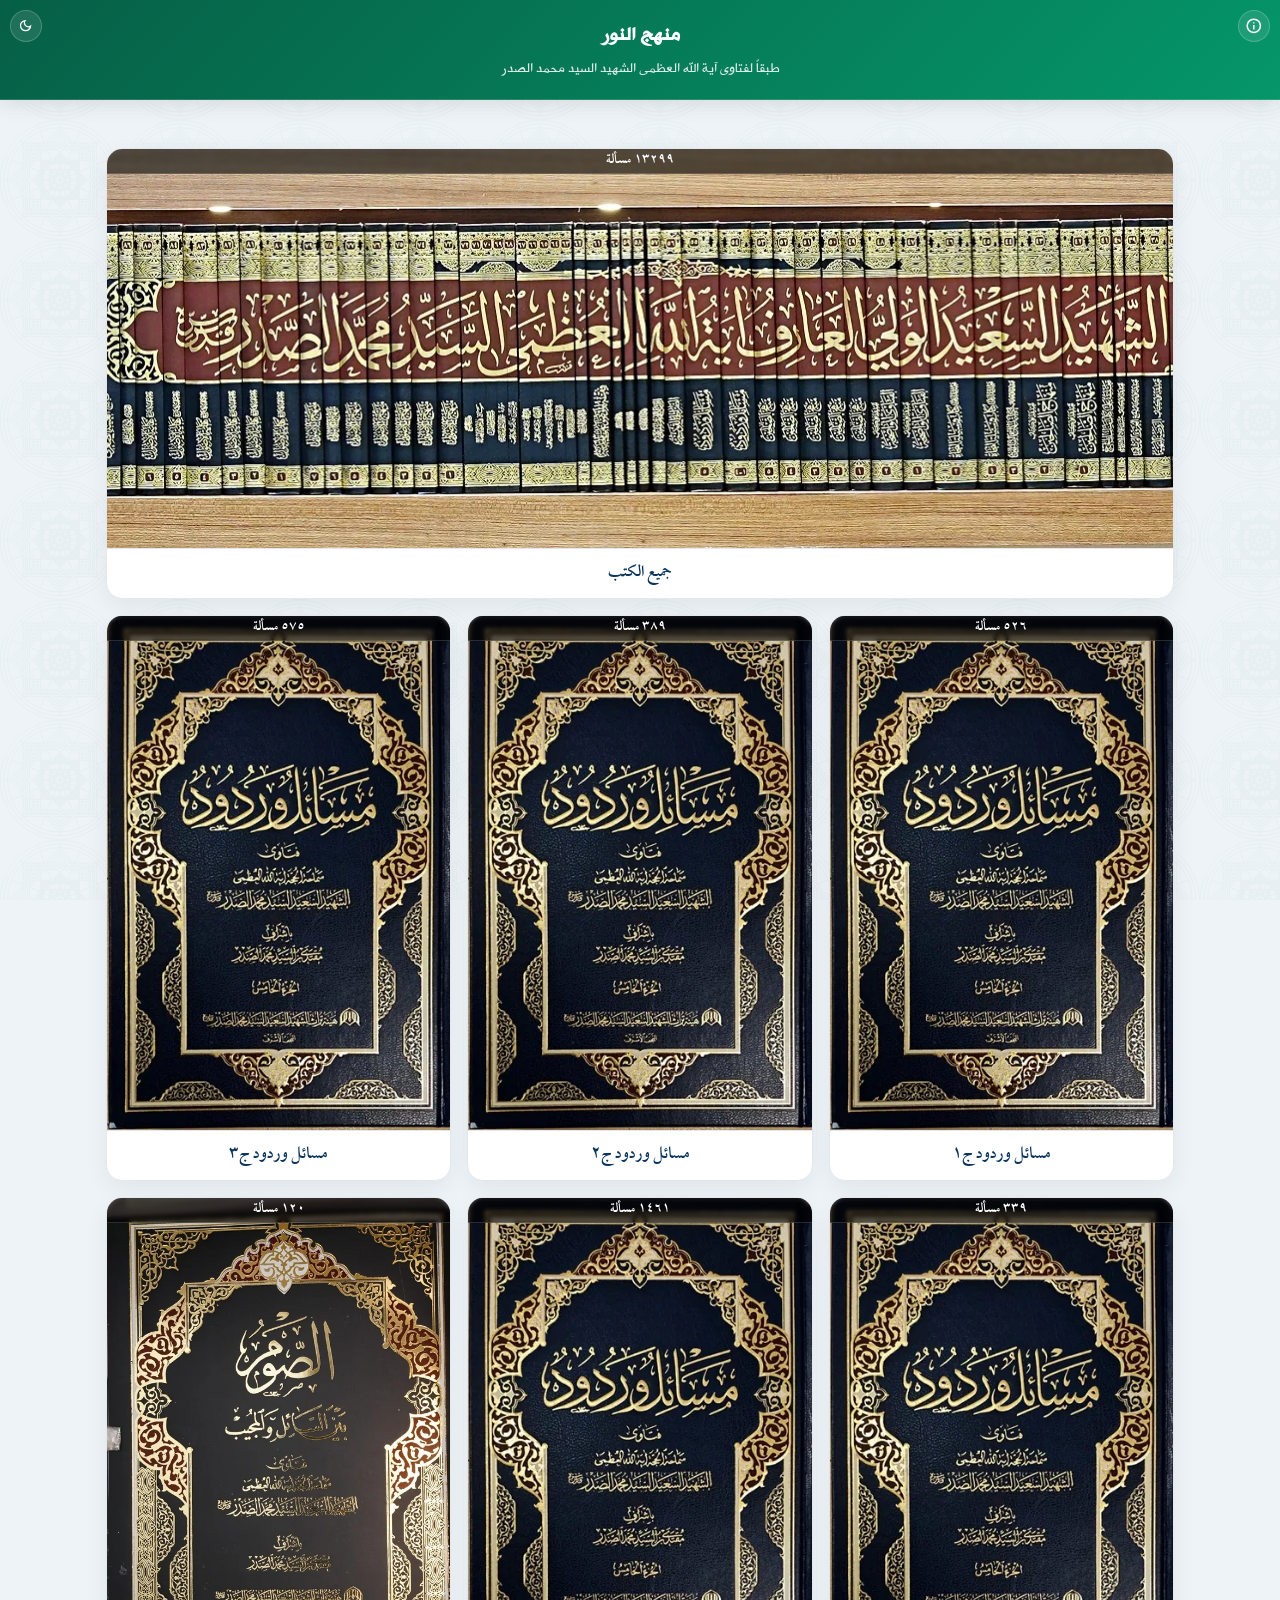
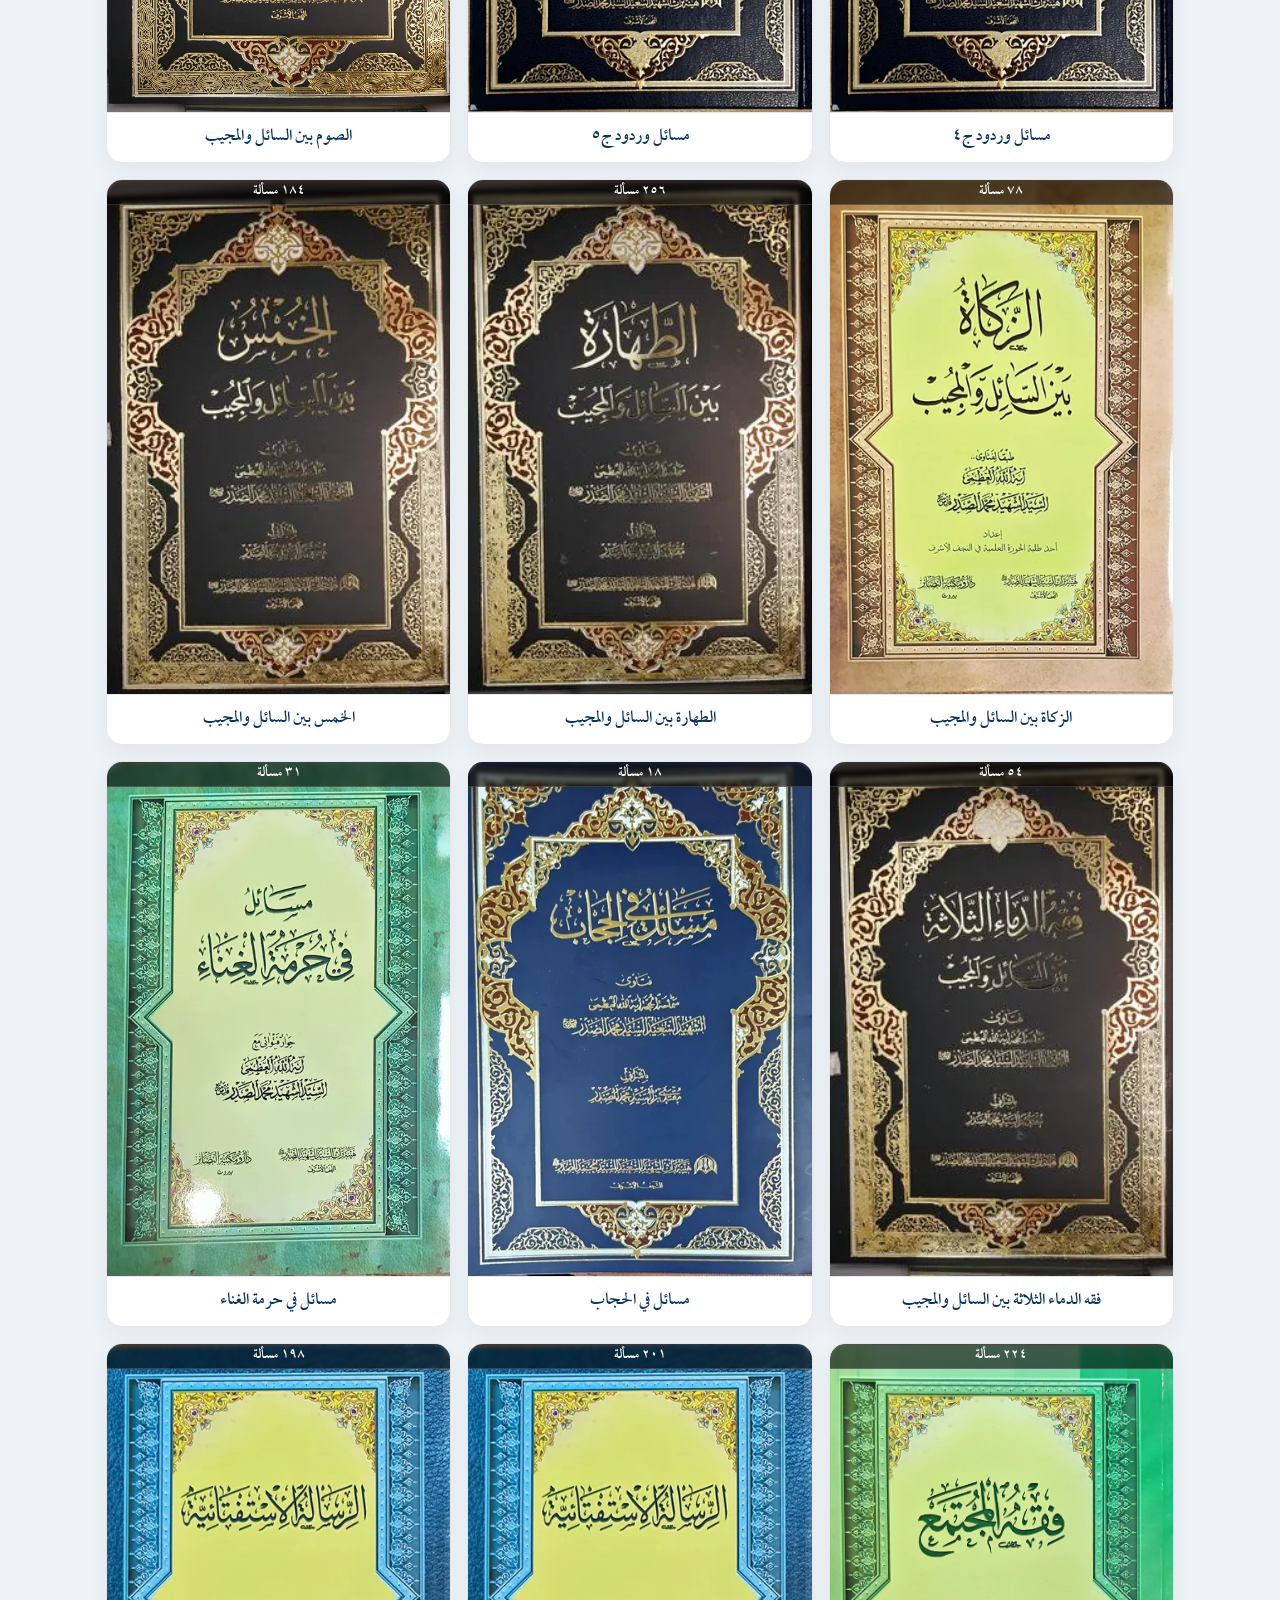
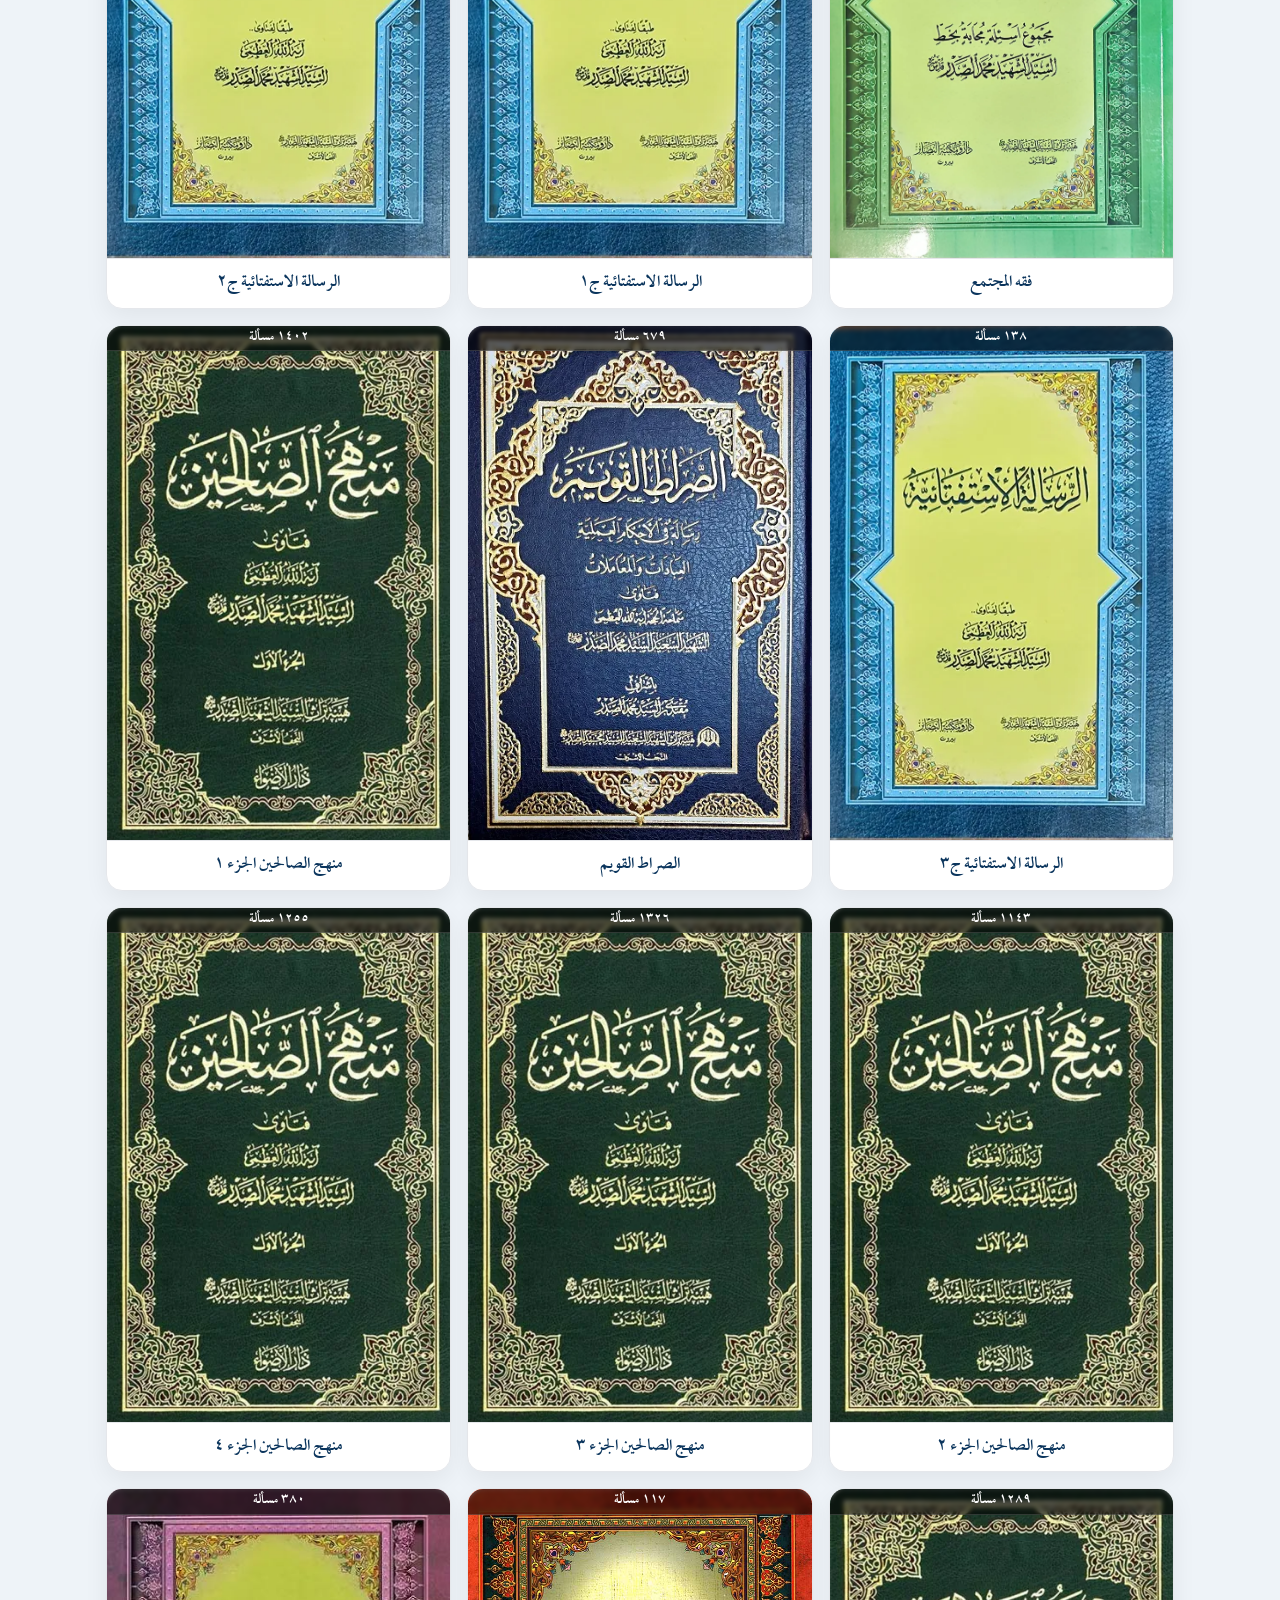
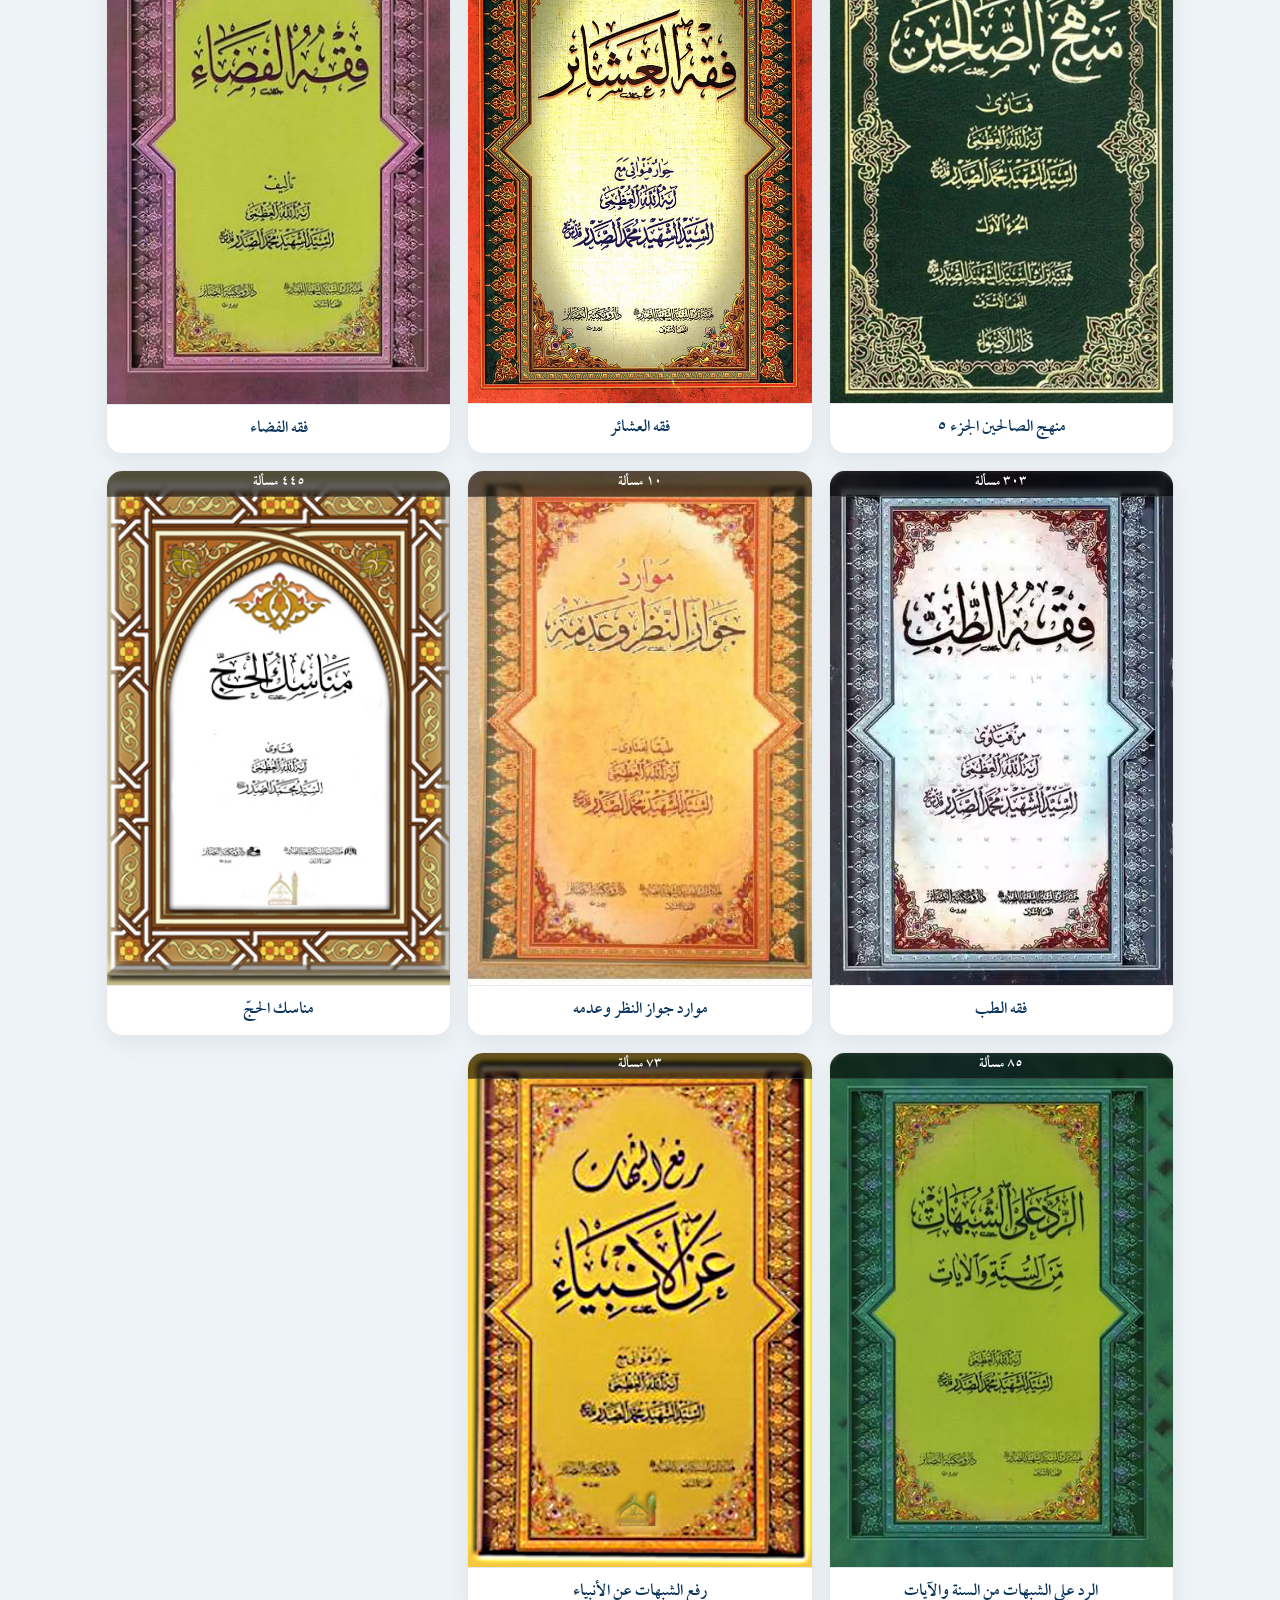
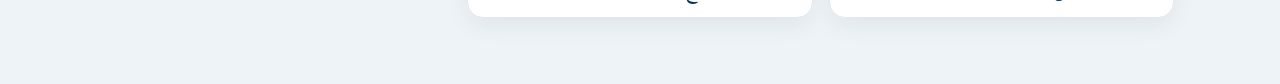
==== commit f6896572: "تحديث عبر GitUP" ====
--- a/index.html
+++ b/index.html
@@ -619,65 +619,8 @@
       justify-content: flex-end
     }
 
-    /* مشاركة كصورة (قائمة صغيرة: تنزيل + مشاركة) */
-    .imgShareMenu {
-      position: absolute;
-      top: 42px;
-      inset-inline-end: 0;
-      display: none;
-      gap: 8px;
-      padding: 8px;
-      border: 1px solid var(--border);
-      border-radius: 14px;
-      background: var(--card);
-      box-shadow: 0 10px 30px rgba(0,0,0,.10);
-      z-index: 30;
-    }
-    .imgShareMenu.open { display: flex; }
-    .imgShareAction {
-      padding: 8px 12px;
-      border-radius: 12px;
-      border: 1px solid var(--border);
-      background: transparent;
-      color: var(--ink);
-      cursor: pointer;
-      font-family: "Amiri", "LotusBold", "AboThar", "Cairo", system-ui, sans-serif;
-      font-weight: 700;
-      font-size: .95rem;
-      transition: all .2s ease;
-    }
-    .imgShareAction:hover {
-      background: color-mix(in oklab, var(--card) 80%, #34d399 20%);
-      border-color: color-mix(in oklab, var(--border) 70%, #34d399 30%);
-    }
-
-    /* وسم الصورة أسفل البطاقة */
-    .captureWatermark {
-      margin-top: 10px;
-      align-self: flex-end;
-      display: inline-flex;
-      align-items: center;
-      gap: 8px;
-      padding: 6px 10px;
-      border-radius: 999px;
-      border: 1px solid var(--border);
-      background: color-mix(in oklab, var(--card) 85%, #fff 15%);
-      color: var(--ink);
-      font-family: "Amiri", "LotusBold", "AboThar", "Cairo", system-ui, sans-serif;
-      font-weight: 700;
-      font-size: .95rem;
-      opacity: .92;
-    }
-    .captureWatermark img {
-      width: 18px;
-      height: 18px;
-      border-radius: 5px;
-      flex-shrink: 0;
-    }
-
     .saveBtn,
-    .copyBtn,
-    .imgShareBtn {
+    .copyBtn {
       width: 36px;
       height: 36px;
       border-radius: 50%; /* تحويلها لدائرية */
@@ -695,7 +638,6 @@
     /* عند التحويم أو التفعيل */
     .saveBtn:hover,
     .copyBtn:hover,
-    .imgShareBtn:hover,
     .saveBtn[aria-pressed="true"] {
       background: rgba(5, 150, 105, 0.1); /* خلفية خضراء شفافة */
       color: #059669; /* تلوين الأيقونة بالأخضر */
@@ -709,13 +651,11 @@
     }
 
     [data-theme="dark"] .saveBtn,
-    [data-theme="dark"] .copyBtn,
-    [data-theme="dark"] .imgShareBtn {
+    [data-theme="dark"] .copyBtn {
       color: var(--muted);
     }
     
-    [data-theme="dark"] .copyBtn:hover,
-    [data-theme="dark"] .imgShareBtn:hover {
+    [data-theme="dark"] .copyBtn:hover {
        color: #34d399;
        background: rgba(52, 211, 153, 0.15);
     }
@@ -2068,6 +2008,35 @@
       border-bottom: 1px solid rgba(255, 255, 255, 0.15);
     }
     
+    .part-card[data-id=""] {
+      grid-column: 1 / -1;
+      min-height: 0;
+    }
+
+    .part-card[data-id=""] .part-cover {
+      width: 100%;
+      aspect-ratio: 16 / 6;
+      border-bottom: 1px solid var(--border);
+      border-inline-start: 0;
+      object-fit: cover;
+    }
+
+    .part-card[data-id=""] .part-info {
+      text-align: center;
+      align-items: center;
+      padding: 12px 10px;
+    }
+
+    @media (max-width: 500px) {
+      .part-card[data-id=""] .part-cover {
+        aspect-ratio: 16 / 7;
+      }
+
+      .part-card[data-id=""] .part-info {
+        padding: 10px 8px;
+      }
+    }
+
     /* إخفاء العناصر القديمة التي لا نحتاجها */
     .part-card::before, .part-icon-side {
       display: none;
@@ -2770,18 +2739,23 @@
           // توليد BOOKS_LIST اعتماداً على HEADERS
           BOOKS_LIST = partNumbers.map(p => ({ id: String(p), name: partWord(p) }));
         }
-        const allData = [];
-        await Promise.all(partNumbers.map(async (p) => {
+        const partsData = await Promise.all(partNumbers.map(async (p) => {
           const items = await fetchJson(`Books/part${p}.json`);
           if (Array.isArray(items)) {
-            items.forEach(item => allData.push({ ...item, part: p }));
+            return items.map(item => ({ ...item, part: p }));
           }
+          return [];
         }));
-        return allData;
+        return partsData.flat();
       } catch (e) { console.error(e); return []; }
     }
 
-    async function loadHeaders() { const d = await fetchJson('headers.json'); return Array.isArray(d) ? d : []; }
+    async function loadHeaders() {
+      if (Array.isArray(loadHeaders._cache)) return loadHeaders._cache;
+      const d = await fetchJson('headers.json');
+      loadHeaders._cache = Array.isArray(d) ? d : [];
+      return loadHeaders._cache;
+    }
     async function loadTexts() { const d = await fetchJson('texts.json'); return Array.isArray(d) ? d : []; }
 
     function getCurrentPart() {
@@ -2815,8 +2789,13 @@
       // تم إلغاء هذه الدالة لأن زر الفهرست أصبح أيقونة في الشريط العلوي ولا يحتاج لتحديث نص
     }
 
+    const __normArCache = new Map();
     function normalizeArabic(s) {
-      return (s || '')
+      const key = String(s || '');
+      const cached = __normArCache.get(key);
+      if (cached !== undefined) return cached;
+
+      const out = key
         .replace(/[\u0640\u0650\u064E\u064F\u064B\u064D\u064C\u0651\u0652]/g, '') // إزالة التشكيل
         .replace(/[إأآ]/g, 'ا') // توحيد الألف
         .replace(/[ة]/g, 'ه') // توحيد التاء المربوطة
@@ -2825,6 +2804,9 @@
         .replace(/[ئ]/g, 'ي') // توحيد الياء مع الهمزة
         .replace(/[ـ]/g, '') // إزالة التطويل
         .replace(/[\u200E\u200F\u202A-\u202E]/g, ''); // إزالة علامات الاتجاه
+
+      __normArCache.set(key, out);
+      return out;
     }
 
     function buildTerms(query) {
@@ -2907,11 +2889,6 @@
               <button class="saveBtn" title="${saveTitle}" aria-label="${saveTitle}" data-id="${id}" aria-pressed="${savedNow ? 'true' : 'false'}">
               ${saveIconHtml}
             </button>
-              <button class="imgShareBtn" title="مشاركة كصورة" aria-label="مشاركة كصورة" data-id="${id}"><svg class="msvg" viewBox="0 0 960 960" aria-hidden="true" focusable="false"><use href="#ms-aspect_ratio"></use></svg></button>
-              <div class="imgShareMenu" data-id="${id}" aria-hidden="true">
-                <button class="imgShareAction" data-action="download" data-id="${id}">تنزيل</button>
-                <button class="imgShareAction" data-action="share" data-id="${id}">مشاركة</button>
-              </div>
             </div>
           </div>
         </div>
@@ -3237,16 +3214,29 @@
       $$('.copyBtn').forEach(btn => {
         btn.addEventListener('click', async () => {
           const id = btn.getAttribute('data-id');
-          const item = DATA.find(d => d.id === id);
+          const item = DATA.find(d => itemId(d) === id);
           if (!item) return;
           
           // تحضير النص للنسخ
           let text = '';
-          const q = item.question || item.q || '';
-          const a = item.answer || item.a || '';
-          if (q) text += 'السؤال: ' + stripHtml(q) + '\n\n';
-          if (a) text += 'الجواب: ' + stripHtml(a);
-          if (item.footnotes) text += '\n\n' + stripHtml(item.footnotes);
+          const qa = Array.isArray(item.qa) ? item.qa : [];
+
+          if (qa.length) {
+            qa.forEach((pair, idx) => {
+              const q = pair.q || pair.question || '';
+              const a = pair.a || pair.answer || '';
+              if (q) text += 'السؤال: ' + stripHtml(q) + '\n\n';
+              if (a) text += 'الجواب: ' + stripHtml(a);
+              if (idx < qa.length - 1 && (q || a)) text += '\n\n';
+            });
+          } else {
+            const q = item.question || item.q || '';
+            const a = item.answer || item.a || '';
+            if (q) text += 'السؤال: ' + stripHtml(q) + '\n\n';
+            if (a) text += 'الجواب: ' + stripHtml(a);
+          }
+
+          if (item.footnotes) text += (text ? '\n\n' : '') + stripHtml(item.footnotes);
           
           // محاولة النسخ بعدة طرق
           let copied = false;
@@ -3268,8 +3258,7 @@
             document.body.appendChild(textarea);
             textarea.select();
             try {
-              document.execCommand('copy');
-              copied = true;
+              copied = !!document.execCommand('copy');
             } catch (e) {}
             document.body.removeChild(textarea);
           }
@@ -3293,7 +3282,7 @@
     }
 
     const toTop = $('#toTop');
-    window.addEventListener('scroll', () => { toTop.classList.toggle('show', window.scrollY > 300); });
+    window.addEventListener('scroll', () => { toTop.classList.toggle('show', window.scrollY > 300); }, { passive: true });
     toTop.onclick = () => window.scrollTo({ top: 0, behavior: 'smooth' });
 
     const toolsToggle = $('#toolsToggle'), bottomBar = $('#bottomBar'), toolsOverlay = $('#toolsOverlay');
@@ -3345,15 +3334,17 @@
         };
         ov.addEventListener('keydown', trap);
         first?.focus();
+        const onOverlayClick = (e) => { if (e.target === ov) { cleanup(); resolve(false); } };
         const cleanup = () => {
           ov.style.display = 'none';
           ov.setAttribute('aria-hidden', 'true');
           y.onclick = null; n.onclick = null;
           ov.removeEventListener('keydown', trap);
+          ov.removeEventListener('click', onOverlayClick);
         };
         y.onclick = () => { cleanup(); resolve(true); };
         n.onclick = () => { cleanup(); resolve(false); };
-        ov.addEventListener('click', (e) => { if (e.target === ov) { cleanup(); resolve(false); } }, { once: true });
+        ov.addEventListener('click', onOverlayClick);
       });
     }
 
@@ -3781,6 +3772,7 @@
      * يعين الجزء الحالي ويظهر قائمة المسائل ويخفي شبكة البطاقات.
      */
     function openMasailPart(partId) {
+      window.__partsViewScrollY = window.scrollY || window.pageYOffset || 0;
       CUR_PART = partId || '';
       SETTINGS.filterPart = CUR_PART; saveSettings(SETTINGS);
       
@@ -3809,6 +3801,7 @@
       }
       // إعادة التهيئة وعرض المسائل
       resetPagination();
+      window.scrollTo({ top: 0, behavior: 'auto' });
       // تحديث عنوان الفهرست وفق الجزء الحالي
       updateTocCardTitle();
     }
@@ -3848,6 +3841,7 @@
       populatePartsPicker();
       updatePartCounts();
       renderMasailPartsGrid();
+      window.scrollTo({ top: window.__partsViewScrollY || 0, behavior: 'auto' });
       // إعادة تعيين حقول البحث والذهاب وعداد العناصر دون تصيير القائمة
       $('#search').value = '';
       $('#gotoNum').value = '';
@@ -4130,10 +4124,15 @@
     })();
 
     if ('serviceWorker' in navigator) {
-      navigator.serviceWorker.register('./sw.js');
-    }
-
-    window.addEventListener('resize', () => { clearTimeout(window.__rAF); window.__rAF = setTimeout(render, 120); });
+      navigator.serviceWorker.register('./sw.js').catch(console.error);
+    }
+
+    window.addEventListener('resize', () => {
+      const listView = document.getElementById('listView');
+      if (listView && listView.style.display === 'none') return;
+      clearTimeout(window.__rAF);
+      window.__rAF = setTimeout(render, 120);
+    });
   </script>
      <div id="aboutModal" class="modal-overlay" style="display: none;">
     <div class="modal-content">
@@ -4172,12 +4171,12 @@
       };
 
       // حدث النقر لإغلاق النافذة عند الضغط في الخارج
-      window.onclick = function(event) {
+      window.addEventListener('click', function(event) {
         if (event.target == aboutModal) {
           aboutModal.style.display = 'none';
           aboutFrame.src = "";
         }
-      };
+      });
     } else {
       console.error("عذراً: لم يتم العثور على عناصر نافذة حول التطبيق في HTML");
     }
@@ -4253,8 +4252,6 @@
   })();
 </script>
 
-<script src="./share-image.js"></script>
-
 </body>
 
-</html>
+</html>
